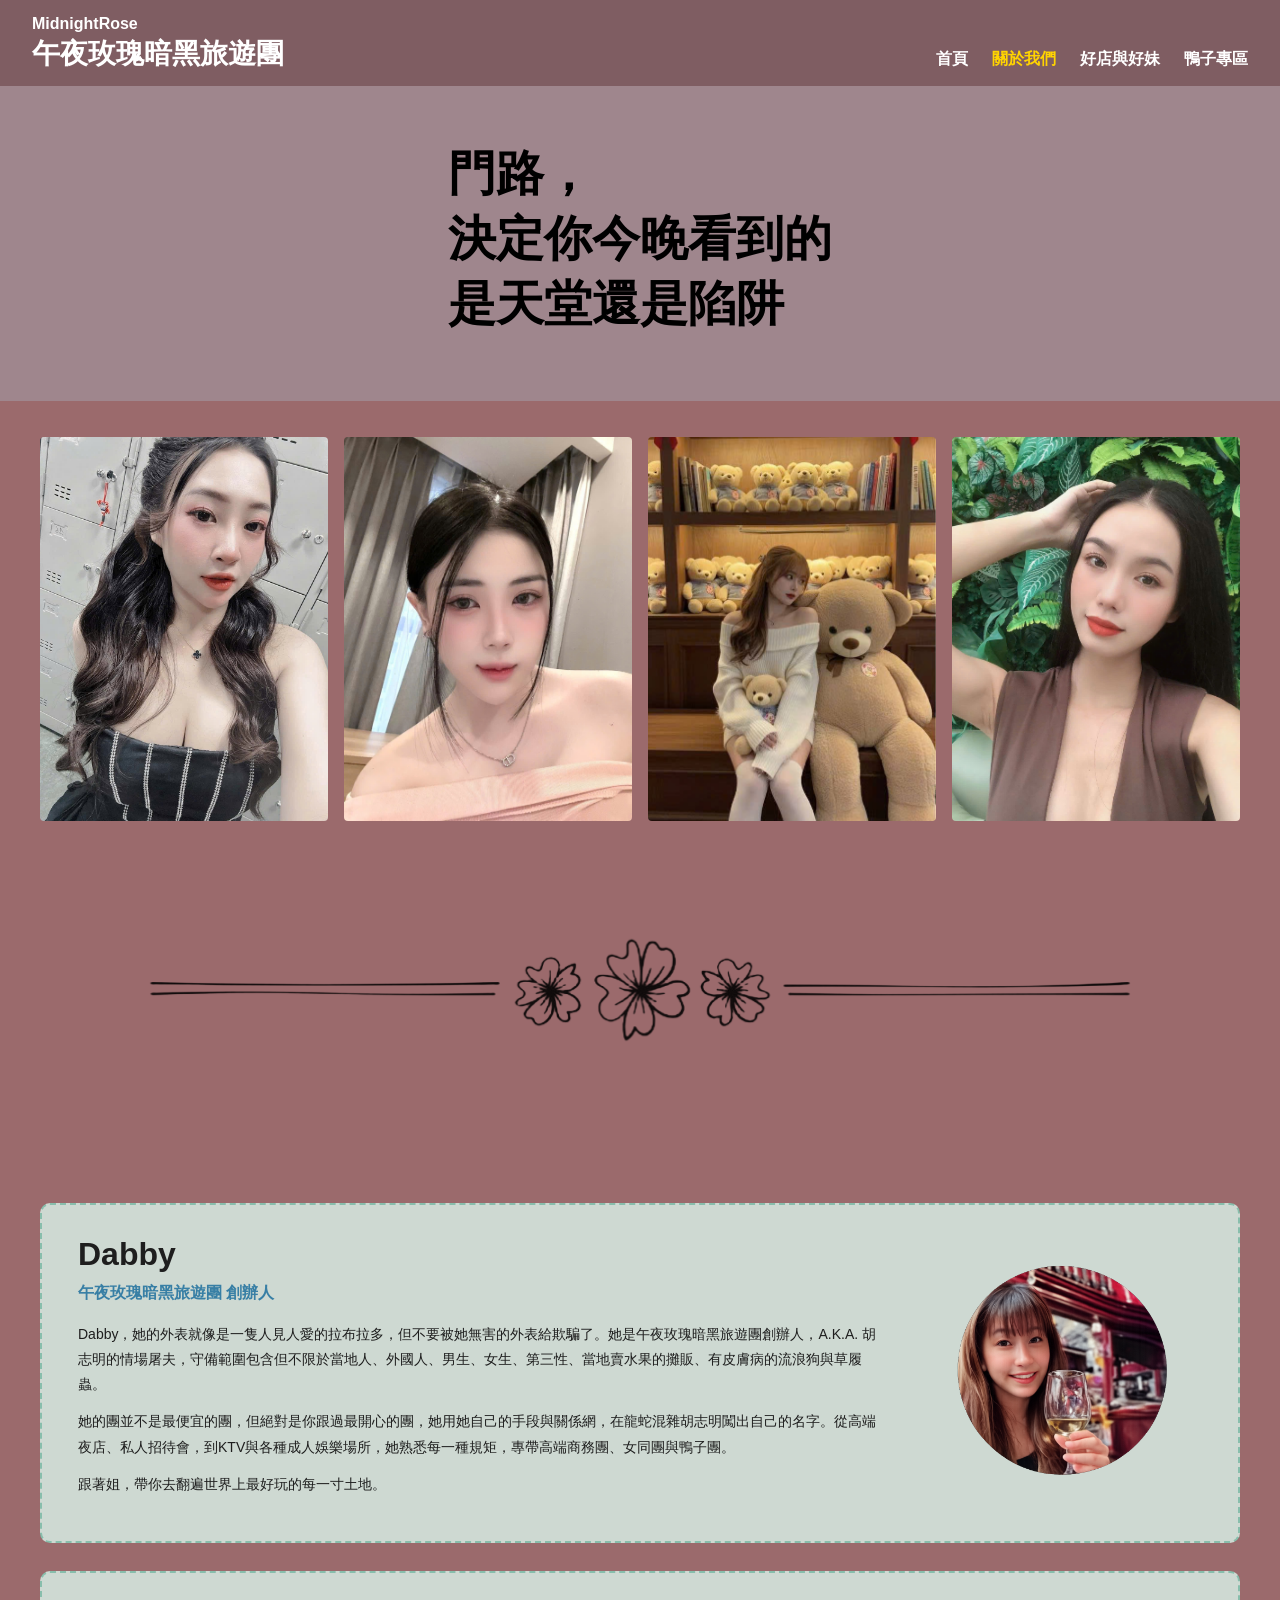
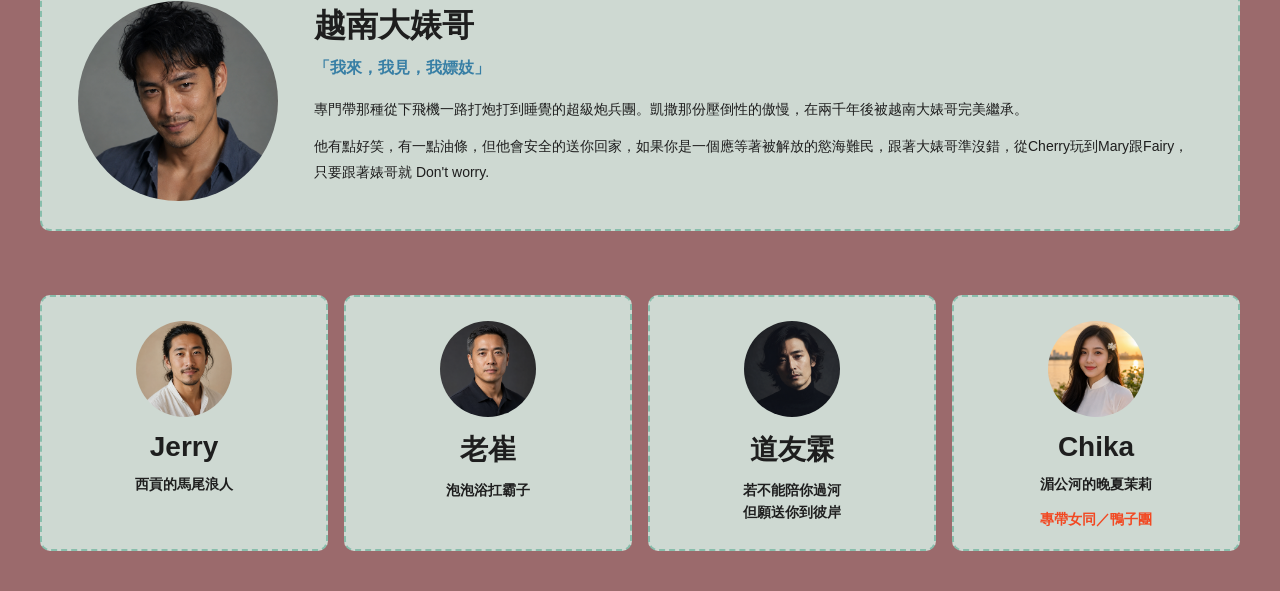
==== about.html @ d7c161db "chore: bootstrap midnightrose-v2 from v1 snapshot Seed the new repo with a clean copy of the current" ====
<!doctype html>
<html lang="zh-Hant">
  <head>
    <meta charset="UTF-8" />
    <meta name="viewport" content="width=device-width, initial-scale=1.0" />
    <meta http-equiv="Cache-Control" content="no-cache, must-revalidate" />
    <title>關於我們 - MidnightRose</title>
    <link rel="stylesheet" href="./assets/css/style.css?v=9" />
  </head>
  <body class="page-about">
    <main class="mobile-home">
      <header class="topbar">
        <div class="brand">
          <h1>MidnightRose</h1>
          <p>午夜玫瑰暗黑旅遊團</p>
        </div>
        <nav class="main-nav">
          <a href="./index.html">首頁</a>
          <a class="active" href="./about.html">關於我們</a>
          <a href="./girls.html">好店與好妹</a>
          <a href="./ducks.html">鴨子專區</a>
        </nav>
      </header>

      <section class="inner-hero section-box">
        <h2>門路，<br />決定你今晚看到的<br />是天堂還是陷阱</h2>
      </section>

      <section class="people-portraits section-box">
        <div class="portrait-grid">
          <img src="./assets/images/about/portrait-1.JPG" alt="人物 1" />
          <img src="./assets/images/about/portrait-2.JPG" alt="人物 2" />
          <img src="./assets/images/about/portrait-3.JPG" alt="人物 3" />
          <img src="./assets/images/about/portrait-4.JPG" alt="人物 4" />
        </div>
        <img class="floral-divider" src="./assets/images/figma/7787617fc35ff0f7c2e92c653df46c872b1257dc.jpg" alt="" />
      </section>

      <section class="shops-list">
        <article class="people-card">
          <div class="people-card-thumb">
            <img src="./assets/images/figma/a140dc0ad4164c3a81050a14375c81e89e58de03.jpg" alt="Dabby" />
          </div>
          <div class="people-card-body">
            <h3>Dabby</h3>
            <p class="role">午夜玫瑰暗黑旅遊團 創辦人</p>
            <p>
              Dabby，她的外表就像是一隻人見人愛的拉布拉多，但不要被她無害的外表給欺騙了。她是午夜玫瑰暗黑旅遊團創辦人，A.K.A. 胡志明的情場屠夫，守備範圍包含但不限於當地人、外國人、男生、女生、第三性、當地賣水果的攤販、有皮膚病的流浪狗與草履蟲。
            </p>
            <p>
              她的團並不是最便宜的團，但絕對是你跟過最開心的團，她用她自己的手段與關係網，在龍蛇混雜胡志明闖出自己的名字。從高端夜店、私人招待會，到KTV與各種成人娛樂場所，她熟悉每一種規矩，專帶高端商務團、女同團與鴨子團。
            </p>
            <p>跟著姐，帶你去翻遍世界上最好玩的每一寸土地。</p>
          </div>
        </article>

        <article class="people-card">
          <div class="people-card-thumb">
            <img src="./assets/images/people/vietnam-brother.png" alt="越南大婊哥" />
          </div>
          <div class="people-card-body">
            <h3>越南大婊哥</h3>
            <p class="role">「我來，我見，我嫖妓」</p>
            <p>
              專門帶那種從下飛機一路打炮打到睡覺的超級炮兵團。凱撒那份壓倒性的傲慢，在兩千年後被越南大婊哥完美繼承。
            </p>
            <p>
              他有點好笑，有一點油條，但他會安全的送你回家，如果你是一個應等著被解放的慾海難民，跟著大婊哥準沒錯，從Cherry玩到Mary跟Fairy，只要跟著婊哥就 Don't worry.
            </p>
          </div>
        </article>

      </section>

      <section class="people-mini-grid section-box">
        <article class="people-mini-card">
          <div class="people-mini-thumb">
            <img src="./assets/images/people/jerry.png" alt="Jerry" />
          </div>
          <h4>Jerry</h4>
          <p>西貢的馬尾浪人</p>
        </article>
        <article class="people-mini-card">
          <div class="people-mini-thumb">
            <img src="./assets/images/people/oldtsui.png" alt="老崔" />
          </div>
          <h4>老崔</h4>
          <p>泡泡浴扛霸子</p>
        </article>
        <article class="people-mini-card">
          <div class="people-mini-thumb">
            <img src="./assets/images/people/daoyoulin.png" alt="道友霖" />
          </div>
          <h4>道友霖</h4>
          <p>若不能陪你過河<br />但願送你到彼岸</p>
        </article>
        <article class="people-mini-card">
          <div class="people-mini-thumb">
            <img src="./assets/images/people/chika.png" alt="Chika" />
          </div>
          <h4>Chika</h4>
          <p>湄公河的晚夏茉莉</p>
          <span class="people-mini-tag">專帶女同／鴨子團</span>
        </article>
      </section>
    </main>
    <script src="./assets/js/main.js"></script>
  </body>
</html>
---- assets/css/style.css ----
:root {
  --bg: #ffffff;
  --panel: #9f868d;
  --panel-dark: #85656c;
  --mint: #d9f0f0;
  --text: #131820;
  --white: #ffffff;
}

* {
  box-sizing: border-box;
}

html,
body {
  height: auto;
  min-height: 100%;
  overflow-y: auto;
}

body {
  margin: 0;
  font-family: "Noto Sans TC", "Microsoft JhengHei", Arial, sans-serif;
  color: var(--text);
  background: var(--bg);
}

.mobile-home {
  width: min(100%, 390px);
  margin: 0 auto;
  padding: 0 0 28px;
}

.topbar {
  display: flex;
  justify-content: space-between;
  align-items: flex-end;
  gap: 10px;
  padding: 8px 8px 8px;
  background: #7f5d62;
}

.brand h1 {
  margin: 0;
  color: var(--white);
  font-size: 12px;
  line-height: 1.05;
  font-weight: 700;
}

.brand p {
  margin: 2px 0 0;
  color: var(--white);
  font-size: 18px;
  line-height: 1.2;
  font-weight: 800;
}

.main-nav {
  display: flex;
  flex-wrap: nowrap;
  justify-content: flex-end;
  align-items: center;
  gap: 6px;
  padding-bottom: 0;
}

.main-nav a {
  color: var(--white);
  text-decoration: none;
  font-size: 11px;
  font-weight: 700;
  white-space: nowrap;
}

.main-nav a.active {
  color: #ffd400;
}

.hero {
  margin: 0;
  min-height: 330px;
  width: 100%;
  background-image: url("../images/banners/hero-banner.png");
  background-position: right center !important;
  background-size: cover !important;
  background-repeat: no-repeat !important;
  position: relative;
  display: flex;
  align-items: flex-end;
}

@media (min-width: 1024px) {
  .hero {
    background-position: center center !important;
  }
}

.hero::before {
  content: "";
  position: absolute;
  inset: 0;
  background: linear-gradient(to right, rgba(0, 0, 0, 0.7) 0%, rgba(0, 0, 0, 0.25) 55%, rgba(0, 0, 0, 0.15) 100%);
}

@media (min-width: 1024px) {
  .hero::before {
    background: linear-gradient(rgba(0, 0, 0, 0.2), rgba(0, 0, 0, 0.25));
  }
}

.hero-content {
  position: relative;
  width: 100%;
  padding: 20px 12px;
  display: flex;
  flex-direction: column;
  align-items: flex-start;
}

.hero h2 {
  margin: 0;
  color: #d6f4ff;
  text-shadow: 0 2px 10px rgba(0, 0, 0, 0.5);
  font-size: 24px;
  line-height: 1.1;
  font-weight: 900;
  text-align: left;
}

.hero-cta {
  margin-top: 14px;
  margin-left: auto;
  display: inline-block;
  background: #d6f4ff;
  color: #2b2f33;
  text-decoration: none;
  font-weight: 800;
  border-radius: 3px;
  padding: 8px 10px;
}

.section-box {
  background: var(--panel);
}

.inner-hero {
  margin-top: 0;
  padding: 16px 10px 14px;
  text-align: center;
}

.inner-hero h2 {
  margin: 0;
  color: #000;
  font-size: 25px;
  display: inline-block;
  text-align: left;
}

.inner-hero p {
  margin: 6px 0 0;
  color: #eedde1;
  font-size: 12px;
}

.about-image {
  margin-top: 8px;
  padding: 6px;
}

.about-image img {
  width: 100%;
  display: block;
  height: auto;
}

.shops-list {
  background: #9B6A6C;
  padding: 12px 10px 18px;
  display: flex;
  flex-direction: column;
  gap: 12px;
}

.shop-card {
  background: #ced9d2;
  border: 2px dashed #88beac;
  border-radius: 10px;
  padding: 12px;
  display: flex;
  gap: 10px;
  align-items: stretch;
}

.shop-card.reverse {
  flex-direction: row;
}

.shop-card.no-thumb {
  display: block;
}

.shop-card-body {
  flex: 1;
  min-width: 0;
}

.shop-card-body h3 {
  margin: 0 0 6px;
  font-size: 22px;
  font-weight: 800;
  text-align: center;
  color: #1e1e1e;
}

.shop-card.no-thumb .shop-card-body h3 {
  text-align: center;
}

.shop-card-body p {
  margin: 0 0 6px;
  font-size: 12px;
  line-height: 1.6;
  color: #1e1e1e;
}

.shop-card-thumb {
  width: 110px;
  flex-shrink: 0;
}

.shop-card-thumb img {
  width: 100%;
  height: 100%;
  min-height: 130px;
  object-fit: cover;
  display: block;
  border-radius: 6px;
}

.feature-strip {
  margin-top: 0;
  padding: 14px 8px 10px;
  color: #101317;
  text-align: center;
  background: #9B626C;
}

.feature-strip h3 {
  margin: 0;
  font-size: 12px;
}

.feature-strip p {
  margin: 6px 0 10px;
  color: #1c2026;
  font-weight: 700;
}

.feature-grid {
  display: grid;
  grid-template-columns: repeat(5, minmax(0, 1fr));
  gap: 6px;
}

.feature-grid article {
  background: transparent;
  padding: 8px 4px;
  border-radius: 2px;
  display: flex;
  flex-direction: column;
  align-items: center;
  gap: 3px;
  font-weight: 700;
  text-align: center;
  cursor: pointer;
}

.feature-grid article:hover {
  background: rgba(255, 255, 255, 0.1);
}

.feature-grid-img-container {
  width: 70px;
  height: 70px;
  display: flex;
  align-items: flex-end;
  justify-content: center;
}

.feature-grid img {
  width: 40px;
  height: 40px;
  aspect-ratio: 1 / 1;
  object-fit: contain;
  display: block;
  flex-shrink: 0;
}

.feature-grid article:nth-child(1) img {
  width: 56px;
  height: 56px;
}

.feature-grid article:nth-child(2) img {
  width: 48px;
  height: 48px;
}

.feature-grid article:nth-child(4) img {
  width: 43px;
  height: 43px;
}

.feature-grid article:nth-child(3) img {
  width: 65px;
  height: 65px;
}

.feature-grid span {
  font-size: 8px;
  width: 100%;
  display: block;
  line-height: 1.2;
}

.feature-cards {
  display: flex;
  flex-wrap: nowrap;
  overflow-x: auto;
  scroll-snap-type: x mandatory;
  gap: 12px;
  padding: 8px 16px 16px;
  scrollbar-width: none;
  -webkit-overflow-scrolling: touch;
}

.feature-cards::-webkit-scrollbar {
  display: none;
}

.feature-card {
  flex: 0 0 80%;
  scroll-snap-align: center;
  background: #EDFDF9;
  padding: 12px;
  border-radius: 12px;
  border: 1px dashed #DDEEEA;
  display: flex;
  flex-direction: column;
}

.feature-card-header {
  display: flex;
  align-items: center;
  gap: 8px;
  margin-bottom: 8px;
  min-height: 40px;
}

.feature-card-header img {
  width: 40px;
  height: 40px;
  object-fit: contain;
  flex-shrink: 0;
}

.feature-card-header img[alt="自由行旅客"] {
  width: 32px;
  height: 32px;
}

.feature-card-header h4 {
  margin: 0;
  font-size: 14px;
  font-weight: 700;
}

.feature-card p {
  margin: 0;
  font-size: 11px;
  line-height: 1.5;
  color: #1e1e1e;
  text-align: left;
}

.pink-cta {
  margin: 0;
  text-align: left;
  padding: 18px 14px 16px;
  color: #ffd3ff;
  background: #9B626C;
}

.pink-cta h3 {
  margin: 0 0 12px;
  font-size: 26px;
  line-height: 1.2;
  font-weight: 800;
}

.pink-cta-indent {
  display: inline-block;
  padding-left: 1.6em;
}

.pink-cta p {
  margin: 0 0 10px;
  color: #f0e0e6;
  font-size: 10px;
  line-height: 1.6;
}

.pink-cta-lead {
  margin-bottom: 14px;
}

.pink-cta-action {
  display: flex;
  align-items: flex-end;
  justify-content: space-between;
  gap: 10px;
}

.pink-cta-action p {
  margin: 0;
  flex: 1;
}

.pink-cta a {
  display: inline-block;
  background: #DDEEEA;
  color: #2f3135;
  text-decoration: none;
  font-weight: 800;
  font-size: 11px;
  padding: 8px 12px;
  border-radius: 6px;
  white-space: nowrap;
  flex-shrink: 0;
}

.gallery {
  margin: 0;
  padding: 14px 10px 0;
  background: #b79ea5;
}

.gallery-title {
  margin: 0 0 12px;
}

.gallery-title h3 {
  margin: 0;
  font-size: 20px;
  font-weight: 800;
  color: #1f1a1c;
  line-height: 1.25;
}

.gallery-title h3.indent {
  padding-left: 5em;
}

.gallery-title .accent {
  color: #d94a4a;
}

.gallery-grid {
  display: grid;
  grid-template-columns: repeat(2, 1fr);
  gap: 6px;
  align-items: center;
  justify-items: center;
}

.gallery-grid img.model {
  width: 100%;
  aspect-ratio: 3 / 4;
  object-fit: cover;
  display: block;
  border-radius: 4px;
  background: #d8e8f0;
}

.gallery-grid img.chat {
  width: 70%;
  height: auto;
  object-fit: contain;
  display: block;
  border-radius: 4px;
  background: transparent;
}

.gallery-cta {
  display: flex;
  align-items: center;
  justify-content: space-between;
  gap: 12px;
  margin: 14px -10px 0;
  padding: 16px 14px;
  background: #8b6f78;
  position: relative;
  z-index: 1;
}

.gallery-cta p {
  margin: 0;
  color: #e1b8dc;
  font-weight: 800;
  font-size: 18px;
  line-height: 1.35;
  flex: 1;
}

.gallery-cta a {
  display: inline-block;
  background: #DDEEEA;
  color: #2f3135;
  text-decoration: none;
  font-weight: 800;
  font-size: 11px;
  padding: 8px 12px;
  border-radius: 6px;
  white-space: nowrap;
  flex-shrink: 0;
}

.section-title h3 {
  margin: 0;
  color: var(--white);
  font-size: 24px;
  text-align: center;
}

.section-title p {
  margin: 6px 0 10px;
  color: #eadce0;
  text-align: center;
  font-size: 12px;
}

.card-grid {
  display: grid;
  grid-template-columns: repeat(2, minmax(0, 1fr));
  gap: 8px;
}

.card {
  display: block;
  text-decoration: none;
  color: inherit;
}

.card figure {
  margin: 0;
  background: #2f2325;
  overflow: hidden;
}

.card img {
  width: 100%;
  aspect-ratio: 3 / 3.2;
  object-fit: cover;
  display: block;
}

.card figcaption {
  margin-top: 4px;
  color: var(--white);
  font-weight: 700;
  font-size: 12px;
  text-align: center;
}

.info {
  margin: 0;
  padding: 10px 10px 12px;
  color: #f0e5e8;
  font-size: 12px;
}

.process-strip {
  padding: 20px 12px 18px;
  text-align: center;
  color: #1a1418;
}

.process-title {
  margin: 0 0 18px;
  font-size: 18px;
  line-height: 1.4;
  font-weight: 800;
  color: #ffffff;
}

.process-steps {
  display: grid;
  grid-template-columns: repeat(5, 1fr);
  gap: 4px;
}

.step {
  display: flex;
  flex-direction: column;
  align-items: center;
  gap: 6px;
  font-size: 11px;
  font-weight: 700;
  color: #1a1418;
}

.step img {
  width: 32px;
  height: 32px;
  object-fit: contain;
  mix-blend-mode: multiply;
}

.compare-strip {
  padding: 14px 12px 18px;
  text-align: center;
  color: #1a1418;
}

.compare-strip-alt {
  background: #8c6266;
}

.compare-title {
  margin: 0 0 12px;
  font-size: 20px;
  font-weight: 800;
  color: #000;
}

.compare-wrap {
  border-radius: 12px;
  overflow: hidden;
  background: #fff;
}

.compare-table {
  width: 100%;
  border-collapse: collapse;
  font-size: 12px;
  color: #1a1418;
  background: #fff;
}

.compare-table th,
.compare-table td {
  padding: 10px 6px;
  font-weight: 600;
  vertical-align: middle;
  line-height: 1.4;
  border: 1px solid #c8b9bd;
}

.compare-table thead th {
  font-weight: 700;
}

.compare-table tbody th {
  font-weight: 700;
  width: 22%;
}

.compare-table-4col tbody th {
  width: 18%;
}

.compare-table-4col th,
.compare-table-4col td {
  padding: 10px 4px;
  font-size: 11px;
}

.compare-table .crown {
  display: inline-block;
  font-size: 14px;
  transform: rotate(12deg);
  margin-left: 2px;
}

.reasons-strip {
  padding: 16px 10px 18px;
  text-align: center;
  color: #1a1418;
}

.reasons-title {
  margin: 0 0 14px;
  font-size: 18px;
  font-weight: 800;
  color: #1a1418;
  line-height: 1.3;
}

.reasons-grid {
  display: grid;
  grid-template-columns: repeat(2, minmax(0, 1fr));
  gap: 8px;
}

.reason-card {
  background: #e3ede7;
  border-radius: 12px;
  padding: 12px;
  text-align: left;
  display: flex;
  flex-direction: column;
  gap: 8px;
}

.reason-header {
  display: flex;
  align-items: center;
  gap: 8px;
}

.reason-header img {
  width: 32px;
  height: 32px;
  flex-shrink: 0;
  object-fit: contain;
  mix-blend-mode: multiply;
}

.reason-header h4 {
  margin: 0;
  font-size: 12px;
  font-weight: 800;
  line-height: 1.3;
  color: #1a1418;
}

.reason-card p {
  margin: 0;
  font-size: 10px;
  line-height: 1.6;
  color: #1a1418;
}

.services-strip {
  padding: 18px 10px 20px;
  text-align: center;
  color: #1a1418;
  background: #8c6266;
}

.services-title {
  margin: 0 0 14px;
  font-size: 24px;
  font-weight: 800;
  color: #1a1418;
}

.services-grid {
  display: grid;
  grid-template-columns: repeat(2, minmax(0, 1fr));
  gap: 8px;
  margin-bottom: 18px;
}

.services-grid .service-card {
  background: #5a4347 !important;
  border: none !important;
  border-radius: 10px;
  padding: 24px 12px 16px;
  display: flex;
  flex-direction: column;
  align-items: center;
  justify-content: flex-start;
  text-align: center;
  aspect-ratio: 1;
}

.services-grid .service-card img {
  width: 48px;
  height: 53px;
  object-fit: contain;
  margin-bottom: 10px;
  mix-blend-mode: multiply;
}

.services-grid .service-card h4 {
  margin: 0 0 8px;
  font-size: 18px;
  font-weight: 800;
  color: #fff;
  line-height: 1.5;
  letter-spacing: 0.02em;
}

.services-grid .service-card p {
  margin: 0;
  font-size: 10px;
  color: #fff;
  line-height: 1.5;
  text-wrap: balance;
}

.services-grid .service-card p + p {
  margin-top: 0;
}

.services-grid .service-card:first-child img {
  width: 53px;
}

.services-grid .service-card:nth-child(2) img {
  width: 43px;
}

.services-guarantee {
  text-align: center;
  padding: 6px 4px 0;
}

.services-guarantee h3 {
  margin: 0 0 10px;
  font-size: 22px;
  font-weight: 800;
  color: #c79bcf;
  line-height: 1.3;
}

.services-guarantee p {
  display: inline-block;
  text-align: left;
  margin: 0;
  font-size: 12px;
  color: #f5f0f2;
  line-height: 1.8;
}

.faq-strip {
  padding: 18px 12px 22px;
  color: #1a1418;
}

.faq-title {
  margin: 0 0 16px;
  font-size: 26px;
  font-weight: 800;
  text-align: center;
  color: #1a1418;
}

.faq-list {
  display: flex;
  flex-direction: column;
  gap: 8px;
}

.faq-item summary {
  list-style: none;
  cursor: pointer;
  background: #b3825c;
  color: #fff;
  padding: 11px 14px;
  font-size: 12px;
  font-weight: 700;
  border-radius: 4px;
  display: flex;
  align-items: center;
  gap: 10px;
  line-height: 1.3;
}

.faq-item summary::-webkit-details-marker {
  display: none;
}

.faq-item summary::before {
  content: '+';
  font-weight: 700;
  font-size: 14px;
  flex-shrink: 0;
}

.faq-item[open] summary::before {
  content: '−';
}

.faq-item .faq-answer {
  background: #fff;
  margin-top: 6px;
  padding: 12px 14px;
  border-radius: 4px;
  font-size: 11px;
  line-height: 1.7;
  color: #1a1418;
}

.faq-item .faq-answer p {
  margin: 0;
}

.faq-item .faq-answer p + p {
  margin-top: 6px;
}

.final-strip {
  display: grid;
  grid-template-columns: 1fr 1.8fr;
  gap: 12px;
  padding: 22px 12px 24px;
  background: #4a3a3e;
  color: #fff;
}

.final-photos {
  display: grid;
  grid-template-columns: 1fr;
  grid-template-rows: 1fr 1fr;
  gap: 6px;
  align-content: start;
}

.final-photos img {
  width: 100%;
  aspect-ratio: 1;
  object-fit: cover;
  display: block;
  background: #2a2225;
}

.final-content {
  display: flex;
  flex-direction: column;
}

.final-title {
  margin: 0 0 10px;
  font-size: 16px;
  font-weight: 800;
  line-height: 1.3;
  color: #fff;
  letter-spacing: 0.01em;
}

.final-lead {
  margin: 0 0 6px;
  font-size: 10px;
  line-height: 1.55;
  color: #fff;
}

.final-since {
  margin: 40px 0 10px;
  font-size: 11px;
  font-weight: 700;
  color: #fff;
}

.final-stats {
  display: flex;
  justify-content: space-between;
  align-items: flex-end;
  gap: 4px;
  margin-bottom: 14px;
}

.final-stats .stat {
  display: flex;
  flex-direction: column;
  align-items: center;
  flex: 1;
}

.final-stats .stat-num {
  font-size: 22px;
  font-weight: 900;
  color: #fff;
  line-height: 1;
  letter-spacing: 0.02em;
}

.final-stats .stat-label {
  margin-top: 6px;
  font-size: 10px;
  color: #fff;
  font-weight: 500;
}

.final-btn {
  display: block;
  background: #d9e8e0;
  color: #2a5e7a;
  text-decoration: none;
  text-align: center;
  padding: 12px 8px;
  border-radius: 10px;
  font-weight: 800;
  font-size: 13px;
  letter-spacing: 0.04em;
}

code {
  background: rgba(0, 0, 0, 0.25);
  padding: 2px 6px;
  border-radius: 4px;
}

.back-to-top {
  position: fixed;
  right: 16px;
  bottom: 16px;
  width: 48px;
  height: 48px;
  border-radius: 50%;
  background: #7f5d62;
  color: #fff;
  border: none;
  cursor: pointer;
  font-size: 22px;
  font-weight: 700;
  line-height: 1;
  box-shadow: 0 4px 12px rgba(0, 0, 0, 0.3);
  opacity: 0;
  pointer-events: none;
  transform: translateY(8px);
  transition: opacity 0.2s ease, transform 0.2s ease;
  z-index: 999;
}

.back-to-top.visible {
  opacity: 1;
  pointer-events: auto;
  transform: translateY(0);
}

.back-to-top:hover {
  background: #6a4a4f;
}

@media (min-width: 1024px) {
  .back-to-top {
    width: 56px;
    height: 56px;
    right: 32px;
    bottom: 32px;
    font-size: 26px;
  }
}

body {
  background: #2a2a2a;
}

/* === About page: portraits + divider === */
.people-portraits {
  background: #9B6A6C;
  padding: 12px 10px 6px;
  margin-top: 0;
}

.portrait-grid {
  display: grid;
  grid-template-columns: repeat(4, minmax(0, 1fr));
  gap: 6px;
}

.portrait-grid img {
  width: 100%;
  aspect-ratio: 3 / 4;
  object-fit: cover;
  display: block;
  border-radius: 4px;
  background: #2f2325;
}

.floral-divider {
  display: block;
  width: calc(92% + 10px);
  margin: 28px auto 16px;
  height: auto;
  mix-blend-mode: multiply;
}

/* === About page: people cards === */
.people-divider {
  text-align: center;
  color: #1e1e1e;
  font-weight: 700;
  font-size: 14px;
  padding: 4px 0 2px;
  letter-spacing: 2px;
}

.people-card {
  background: #ced9d2;
  border: 2px dashed #88beac;
  border-radius: 10px;
  padding: 12px;
  display: flex;
  flex-direction: column;
  align-items: center;
  gap: 10px;
}

.people-card-thumb {
  width: 96px;
  height: 96px;
  border-radius: 50%;
  overflow: hidden;
  background: transparent;
}

.people-card:first-child .people-card-thumb {
  width: 140px;
  height: 140px;
}

.people-card-thumb img {
  width: 100%;
  height: 100%;
  object-fit: cover;
  display: block;
}

.people-card-body {
  width: 100%;
}

.people-card-body h3 {
  margin: 0 0 2px;
  text-align: center;
  font-size: 22px;
  font-weight: 800;
  color: #1e1e1e;
}

.people-card-body .role {
  margin: 0 0 8px;
  text-align: center;
  font-size: 12px;
  font-weight: 700;
  color: #387fa5;
}

.people-card-body p {
  margin: 0 0 8px;
  font-size: 12px;
  line-height: 1.7;
  color: #1e1e1e;
}

.people-mini-grid {
  background: #b79ea5;
  padding: 12px 10px 14px;
  display: grid;
  grid-template-columns: repeat(2, minmax(0, 1fr));
  gap: 10px;
  margin-top: 0;
}

.people-mini-card {
  background: #ced9d2;
  border: 2px dashed #88beac;
  border-radius: 10px;
  padding: 12px 8px 10px;
  display: flex;
  flex-direction: column;
  align-items: center;
  text-align: center;
  gap: 6px;
}

.people-mini-thumb {
  width: 64px;
  height: 64px;
  border-radius: 50%;
  overflow: hidden;
  background: transparent;
}

.people-mini-thumb img {
  width: 100%;
  height: 100%;
  object-fit: cover;
  display: block;
}

.people-mini-card h4 {
  margin: 2px 0 0;
  font-size: 20px;
  font-weight: 800;
  color: #1e1e1e;
}

.people-mini-card p {
  margin: 0;
  font-size: 12px;
  line-height: 1.5;
  color: #1e1e1e;
  font-weight: 600;
}

.people-mini-tag {
  display: inline-block;
  margin-top: 4px;
  color: #f24822;
  font-weight: 700;
  font-size: 12px;
}

/* === Ducks page === */
.tag-pill {
  display: inline-block;
  background: #cedfd9;
  border: 2px solid #87c0ac;
  border-radius: 6px;
  color: #387fa5;
  font-weight: 700;
  font-size: 14px;
  padding: 4px 10px;
  text-decoration: none;
}

.pink-title {
  margin: 4px 0;
  color: #ffc2ec;
  font-size: 32px;
  font-weight: 800;
  line-height: 1.1;
  text-align: left;
}

.pink-title.small {
  font-size: 28px;
}

.ducks-headline {
  background: #5f5449;
  padding: 14px 12px 18px;
  margin-top: 0;
}

.ducks-audience {
  background: #9b7d83;
  padding: 12px 10px 16px;
  margin-top: 0;
}

.audience-headline {
  margin: 8px 0 14px;
  font-size: 32px;
  font-weight: 900;
  color: #ffb3d1;
  line-height: 1.2;
  letter-spacing: 0.02em;
}

.ducks-audience h4 {
  margin: 0 0 10px;
  color: #1e1e1e;
  font-size: 18px;
  font-weight: 800;
}

.audience-grid {
  list-style: none;
  padding: 0;
  margin: 0;
  display: grid;
  grid-template-columns: repeat(5, minmax(0, 1fr));
  gap: 6px;
}

.audience-grid li {
  background: transparent;
  border: none;
  padding: 4px 2px;
  display: flex;
  flex-direction: column;
  align-items: center;
  gap: 8px;
}

.audience-grid img {
  width: 56px;
  height: 56px;
  object-fit: contain;
  mix-blend-mode: multiply;
}

.audience-grid span {
  font-size: 8px;
  text-align: center;
  font-weight: 700;
  color: #1e1e1e;
  line-height: 1.3;
  white-space: nowrap;
}

.ducks-services {
  background: #8c6266;
  padding: 12px 10px 16px;
  margin-top: 0;
}

.ducks-services .pink-title.small {
  text-align: center;
}

.ducks-services-cta {
  display: block;
  width: max-content;
  margin: 16px auto 0;
}

.service-grid {
  margin-top: 10px;
  display: grid;
  grid-template-columns: repeat(2, minmax(0, 1fr));
  gap: 8px;
}

.service-card {
  background: #5a4347;
  border: none;
  border-radius: 10px;
  padding: 8px 10px 10px;
  color: #fff;
  text-align: center;
  aspect-ratio: 1;
  display: flex;
  flex-direction: column;
  align-items: center;
  justify-content: flex-start;
  overflow: hidden;
}

.service-card img {
  width: 36px;
  height: 76px;
  object-fit: contain;
  margin-bottom: 0;
}

.service-grid .service-card:nth-child(1) img,
.service-grid .service-card:nth-child(3) img,
.service-grid .service-card:nth-child(4) img,
.service-grid .service-card:nth-child(5) img,
.service-grid .service-card:nth-child(6) img {
  width: 76px;
  height: 76px;
}

.service-grid .service-card:nth-child(2) img {
  width: 45px;
}

.service-card h5 {
  margin: 0 0 8px;
  font-size: 20px;
  font-weight: 800;
}

.service-card p {
  margin: 0;
  font-size: 9px;
  line-height: 1.4;
}

.ducks-night {
  background: #b79ea5;
  background-image: linear-gradient(rgba(183, 158, 165, 0.82), rgba(183, 158, 165, 0.88)),
    url("../images/figma/82dd3e67c9f0f0d0f3d98ee6fdc6b0dca83cd766.jpg");
  background-size: cover;
  background-position: center;
  padding: 14px 12px 18px;
  margin-top: 0;
  text-align: center;
}

.night-copy {
  margin: 10px 0;
  color: #fff;
  font-size: 13px;
  line-height: 1.7;
  font-weight: 600;
}

.night-tags {
  display: flex;
  justify-content: center;
  gap: 8px;
  flex-wrap: wrap;
  margin: 10px 0 12px;
}

.night-tags span {
  background: #fff;
  color: #1e1e1e;
  font-weight: 800;
  font-size: 14px;
  border-radius: 4px;
  padding: 4px 10px;
}

.night-card {
  background: #f5fbff;
  border: 2px solid #c2e5ff;
  border-radius: 8px;
  padding: 12px;
  text-align: left;
}

.night-card p {
  margin: 0 0 10px;
  font-size: 13px;
  line-height: 1.6;
  color: #1e1e1e;
}

.ducks-stats {
  background: #322d29;
  background-image: linear-gradient(rgba(50, 45, 41, 0.86), rgba(50, 45, 41, 0.92)),
    url("../images/figma/82dd3e67c9f0f0d0f3d98ee6fdc6b0dca83cd766.jpg");
  background-size: cover;
  background-position: center;
  padding: 16px 12px 18px;
  margin-top: 0;
  text-align: center;
}

.ducks-cast {
  background: #b79ea5;
  padding: 12px 10px 16px;
  margin-top: 0;
  text-align: center;
}

.cast-grid {
  margin-top: 10px;
  display: grid;
  grid-template-columns: repeat(4, minmax(0, 1fr));
  gap: 4px;
}

.cast-grid img {
  width: 100%;
  aspect-ratio: 1 / 1.4;
  height: auto;
  object-fit: cover;
  display: block;
  border-radius: 4px;
  border: 2px solid rgba(255, 255, 255, 0.4);
  background: #2f2325;
}

.ducks-feature {
  background: #b79ea5;
  padding: 14px 12px 18px;
  margin-top: 0;
}

.feature-banner {
  position: relative;
  border-radius: 6px;
  overflow: hidden;
  aspect-ratio: 1 / 1.05;
  background: #2a1f22;
}

.feature-banner img {
  width: 100%;
  height: 100%;
  object-fit: cover;
  display: block;
}

.feature-overlay {
  position: absolute;
  inset: 0;
  display: flex;
  flex-direction: column;
  justify-content: flex-end;
  padding: 16px 18px 14px;
}

.feature-headline {
  margin: 0 0 10px;
  font-size: 56px;
  font-weight: 900;
  color: #fff;
  line-height: 0.95;
  letter-spacing: 0.04em;
}

.feature-tagline {
  margin: 0;
  font-size: 12px;
  color: #fff;
  font-weight: 700;
  letter-spacing: 0.02em;
}

.ducks-treat {
  background: #a88a91;
  padding: 16px 12px 18px;
  margin-top: 0;
}

.treat-eyebrow {
  margin: 14px 0 12px;
  font-size: 9px;
  font-weight: 700;
  color: #1a1418;
  align-self: flex-start;
  white-space: nowrap;
}

.treat-grid {
  display: grid;
  grid-template-columns: 1fr 1.15fr;
  gap: 12px;
  align-items: stretch;
}

.treat-left {
  display: flex;
  flex-direction: column;
  align-items: center;
  gap: 16px;
}

.treat-headline {
  margin: 0;
  font-size: 22px;
  font-weight: 800;
  color: #1a1418;
  line-height: 1.35;
  align-self: flex-start;
}

.treat-btn {
  display: inline-block;
  background: #d9e8e0;
  color: #2a5e7a;
  text-decoration: none;
  padding: 8px 14px;
  border-radius: 6px;
  font-weight: 800;
  font-size: 12px;
  white-space: nowrap;
}

.treat-card {
  background: #fff;
  border-radius: 6px;
  padding: 14px 12px;
  font-size: 10px;
  color: #1a1418;
  line-height: 1.65;
  display: flex;
  justify-content: center;
  align-items: center;
}

.treat-card-inner {
  text-align: left;
}

.treat-card p {
  margin: 0 0 10px;
}

.treat-card p:last-child {
  margin: 0;
}

.ducks-page .inner-hero {
  margin-top: 0;
}

.stats-headline {
  margin: 10px 0 0;
  color: #ffc2ec;
  font-size: 22px;
  font-weight: 800;
}

.stats-sub {
  margin: 8px 0 10px;
  color: #fff;
  font-size: 13px;
}

.stats-grid {
  display: grid;
  grid-template-columns: repeat(3, minmax(0, 1fr));
  gap: 6px;
}

.stats-grid div {
  display: flex;
  flex-direction: column;
  align-items: center;
}

.stats-grid strong {
  color: #fff;
  font-size: 28px;
  font-weight: 800;
}

.stats-grid span {
  color: #fff;
  font-size: 11px;
  margin-top: 2px;
}

/* ============================================================
   Desktop layout (>= 1024px) — index.html only via .page-home
   ============================================================ */
@media (min-width: 1024px) {
  .page-home .mobile-home,
  .page-about .mobile-home,
  .page-girls .mobile-home,
  .page-ducks .mobile-home {
    width: 100%;
    padding: 0;
  }

  /* === Topbar / nav === */
  .page-home .topbar,
  .page-about .topbar,
  .page-girls .topbar,
  .page-ducks .topbar {
    padding: 16px 32px;
  }
  .page-home .brand h1,
  .page-about .brand h1,
  .page-girls .brand h1,
  .page-ducks .brand h1 {
    font-size: 16px;
  }
  .page-home .brand p,
  .page-about .brand p,
  .page-girls .brand p,
  .page-ducks .brand p {
    font-size: 28px;
    margin-top: 4px;
  }
  .page-home .main-nav,
  .page-about .main-nav,
  .page-girls .main-nav,
  .page-ducks .main-nav {
    gap: 24px;
  }
  .page-home .main-nav a,
  .page-about .main-nav a,
  .page-girls .main-nav a,
  .page-ducks .main-nav a {
    font-size: 16px;
  }

  /* === Hero === */
  .page-home .hero {
    min-height: 520px;
  }
  .page-home .hero-content {
    padding: 48px 64px;
    width: 100%;
  }
  .page-home .hero h2 {
    font-size: 48px;
    line-height: 1.15;
    max-width: 600px;
  }
  .page-home .hero-cta {
    font-size: 18px;
    padding: 14px 24px;
    margin-top: 24px;
    border-radius: 4px;
  }

  /* === Feature strip (適合人群) === */
  .page-home .feature-strip {
    padding: 36px 40px 28px;
  }
  .page-home .feature-strip h3 {
    font-size: 28px;
    margin-bottom: 8px;
  }
  .page-home .feature-grid {
    gap: 16px;
    margin-top: 20px;
  }
  .page-home .feature-grid-img-container {
    width: 140px;
    height: 140px;
  }
  .page-home .feature-grid img {
    width: 84px;
    height: 84px;
  }
  .page-home .feature-grid article:nth-child(1) img {
    width: 116px;
    height: 116px;
  }
  .page-home .feature-grid article:nth-child(2) img {
    width: 100px;
    height: 100px;
  }
  .page-home .feature-grid article:nth-child(3) img {
    width: 134px;
    height: 134px;
  }
  .page-home .feature-grid article:nth-child(4) img {
    width: 90px;
    height: 90px;
  }
  .page-home .feature-grid span {
    font-size: 16px;
    margin-top: 4px;
  }
  .page-home .feature-cards {
    display: grid;
    grid-template-columns: repeat(5, minmax(0, 1fr));
    gap: 16px;
    padding: 28px 0 0;
    overflow: visible;
  }
  .page-home .feature-card {
    flex: initial;
    padding: 16px;
  }
  .page-home .feature-card-header img {
    width: 48px;
    height: 48px;
  }
  .page-home .feature-card-header h4 {
    font-size: 18px;
  }
  .page-home .feature-card p {
    font-size: 13px;
    line-height: 1.6;
  }

  /* === Pink CTA === */
  .page-home .pink-cta {
    padding: 40px 56px;
    text-align: center;
  }
  .page-home .pink-cta h3 {
    font-size: 46px;
    margin: 0 auto 18px;
    display: inline-block;
    text-align: left;
  }
  .page-home .pink-cta-lead {
    display: block;
    width: 420px;
    max-width: 100%;
    text-align: left;
    margin: 0 auto 24px;
  }
  .page-home .pink-cta-action {
    position: relative;
    display: block;
  }
  .page-home .pink-cta-action p {
    width: 420px;
    max-width: 100%;
    margin: 0 auto;
    flex: initial;
    text-align: left;
  }
  .page-home .pink-cta-action a {
    position: absolute;
    right: 0;
    bottom: 0;
  }
  .page-home .pink-cta p {
    font-size: 16px;
    line-height: 1.7;
  }
  .page-home .pink-cta-lead {
    margin-bottom: 24px;
  }
  .page-home .pink-cta-action {
    align-items: center;
  }
  .page-home .pink-cta a {
    font-size: 18px;
    padding: 14px 26px;
    border-radius: 8px;
  }

  /* === Gallery === */
  .page-home .gallery {
    padding: 36px 40px 0;
  }
  .page-home .gallery-title h3 {
    font-size: 36px;
    line-height: 1.3;
  }
  .page-home .gallery-grid {
    grid-template-columns: repeat(4, 1fr);
    gap: 12px;
  }
  .page-home .gallery-grid img.chat {
    width: 92%;
  }
  .page-home .gallery-grid img:nth-child(2) {
    grid-column: 1;
    grid-row: 2;
  }
  .page-home .gallery-grid img:nth-child(5) {
    grid-column: 4;
    grid-row: 1;
  }
  .page-home .gallery-cta {
    margin: 28px -40px 0;
    padding: 28px 56px;
  }
  .page-home .gallery-cta p {
    font-size: 30px;
  }
  .page-home .gallery-cta a {
    font-size: 18px;
    padding: 14px 26px;
    border-radius: 8px;
  }

  /* === Process strip === */
  .page-home .process-strip {
    padding: 48px 40px 40px;
  }
  .page-home .process-title {
    font-size: 32px;
    margin-bottom: 32px;
  }
  .page-home .process-steps {
    gap: 16px;
  }
  .page-home .step {
    font-size: 18px;
    gap: 12px;
  }
  .page-home .step img {
    width: 72px;
    height: 72px;
  }

  /* === Compare tables === */
  .page-home .compare-strip {
    padding: 36px 40px 32px;
  }
  .page-home .compare-title {
    font-size: 32px;
    margin-bottom: 20px;
  }
  .page-home .compare-table {
    font-size: 16px;
  }
  .page-home .compare-table th,
  .page-home .compare-table td {
    padding: 16px 14px;
  }
  .page-home .compare-table-4col th,
  .page-home .compare-table-4col td {
    padding: 14px 10px;
    font-size: 15px;
  }
  .page-home .compare-table .crown {
    font-size: 18px;
  }

  /* === Reasons === */
  .page-home .reasons-strip {
    padding: 40px 40px 32px;
  }
  .page-home .reasons-title {
    font-size: 32px;
    margin-bottom: 28px;
  }
  .page-home .reasons-grid {
    grid-template-columns: repeat(6, minmax(0, 1fr));
    gap: 16px;
  }

  /* === Cap content widths on wide screens === */
  .page-home .feature-grid,
  .page-home .feature-cards,
  .page-home .gallery-grid,
  .page-home .process-steps,
  .page-home .compare-wrap,
  .page-home .reasons-grid,
  .page-home .services-grid,
  .page-home .faq-list,
  .page-about .portrait-grid,
  .page-ducks .cast-grid,
  .page-ducks .feature-banner,
  .page-ducks .treat-grid,
  .page-ducks .audience-grid,
  .page-ducks .service-grid {
    max-width: 1200px;
    margin-left: auto;
    margin-right: auto;
  }

  /* Section-level lists (shops/mini grid are themselves the section bg)
     — centre and cap the cards instead of the container */
  .page-about .shops-list,
  .page-girls .shops-list {
    align-items: center;
  }
  .page-about .shops-list > article,
  .page-girls .shops-list > article {
    width: 100%;
    max-width: 1200px;
  }
  .page-home .reason-card {
    grid-column: span 2;
    padding: 56px 40px 40px;
    gap: 28px;
    aspect-ratio: 1;
  }
  .page-home .reason-card:nth-child(4) {
    grid-column: 2 / span 2;
  }
  .page-home .reason-card:nth-child(5) {
    grid-column: 4 / span 2;
  }
  .page-home .reason-header {
    gap: 14px;
  }
  .page-home .reason-header img {
    width: 56px;
    height: 56px;
  }
  .page-home .reason-header h4 {
    font-size: 22px;
    line-height: 1.35;
  }
  .page-home .reason-card p {
    font-size: 16px;
    line-height: 1.85;
  }

  /* === Services === */
  .page-home .services-strip {
    padding: 48px 40px 40px;
  }
  .page-home .services-title {
    font-size: 40px;
    margin-bottom: 28px;
  }
  .page-home .services-grid {
    grid-template-columns: repeat(6, minmax(0, 1fr));
    gap: 20px;
    margin-bottom: 40px;
  }
  .page-home .services-grid .service-card {
    grid-column: span 2;
    padding: 20px 24px 28px;
    display: flex;
    flex-direction: column;
    align-items: center;
    justify-content: flex-start;
  }
  .page-home .services-grid .service-card:nth-child(4) {
    grid-column: 2 / span 2;
  }
  .page-home .services-grid .service-card:nth-child(5) {
    grid-column: 4 / span 2;
  }
  .page-home .services-grid .service-card img {
    width: 88px;
    height: 96px;
    object-position: center bottom;
    margin: 0 0 20px;
    flex-shrink: 0;
  }
  .page-home .services-grid .service-card h4 {
    font-size: 28px;
    line-height: 1.2;
    margin: 0 0 14px;
    min-height: 34px;
    flex-shrink: 0;
  }
  .page-home .services-grid .service-card p {
    font-size: 15px;
    line-height: 1.7;
    margin: 0;
    flex-shrink: 0;
  }
  .page-home .services-grid .service-card:first-child img {
    width: 96px;
  }
  .page-home .services-grid .service-card:nth-child(2) img {
    width: 78px;
  }
  .page-home .services-guarantee {
    padding: 16px 0 0;
  }
  .page-home .services-guarantee h3 {
    font-size: 40px;
    margin-bottom: 14px;
  }
  .page-home .services-guarantee p {
    font-size: 26px;
    line-height: 2;
  }

  /* === FAQ === */
  .page-home .faq-strip {
    padding: 48px 80px 56px;
  }
  .page-home .faq-title {
    font-size: 36px;
    margin-bottom: 28px;
  }
  .page-home .faq-list {
    gap: 12px;
  }
  .page-home .faq-item summary {
    font-size: 16px;
    padding: 18px 22px;
    border-radius: 6px;
  }
  .page-home .faq-item summary::before {
    font-size: 20px;
  }
  .page-home .faq-item .faq-answer {
    font-size: 14px;
    padding: 20px 24px;
    line-height: 1.8;
    border-radius: 6px;
  }

  /* === Final strip === */
  .page-home .final-strip {
    grid-template-columns: 1fr 1.6fr;
    gap: 32px;
    padding: 48px 56px;
    align-items: center;
  }
  .page-home .final-photos {
    grid-template-rows: 1fr;
    gap: 12px;
  }
  .page-home .final-photos img {
    aspect-ratio: 3 / 4;
  }
  .page-home .final-photos img:nth-child(2) {
    display: none;
  }
  .page-home .final-title {
    font-size: 32px;
    margin-bottom: 18px;
  }
  .page-home .final-lead {
    font-size: 16px;
    line-height: 1.65;
    margin-bottom: 10px;
  }
  .page-home .final-since {
    font-size: 16px;
    margin-top: 48px;
    margin-bottom: 14px;
  }
  .page-home .final-stats {
    margin-bottom: 28px;
  }
  .page-home .final-stats .stat-num {
    font-size: 40px;
  }
  .page-home .final-stats .stat-label {
    font-size: 14px;
    margin-top: 8px;
  }
  .page-home .final-btn {
    font-size: 20px;
    padding: 18px 24px;
    border-radius: 12px;
  }

  /* ============================================================
     About page — desktop layout
     ============================================================ */
  .page-about .inner-hero {
    padding: 56px 64px 64px;
    text-align: center;
  }
  .page-about .inner-hero h2 {
    font-size: 48px;
    line-height: 1.35;
    display: inline-block;
    text-align: left;
  }

  /* Portrait grid (4 photos) */
  .page-about .people-portraits {
    padding: 36px 40px 24px;
  }
  .page-about .portrait-grid {
    gap: 16px;
  }
  .page-about .portrait-grid img {
    aspect-ratio: 3 / 4;
  }

  /* Floral divider already enlarged via base rule */

  /* People cards (Dabby / 越南大婊哥) — alternating left/right */
  .page-about .shops-list {
    padding: 32px 40px 36px;
    gap: 28px;
  }
  .page-about .people-card {
    flex-direction: row;
    padding: 28px 36px;
    gap: 36px;
    align-items: center;
  }
  .page-about .people-card:nth-child(odd) {
    flex-direction: row-reverse;
  }
  .page-about .people-card-thumb {
    width: 200px;
    height: 200px;
    flex-shrink: 0;
  }
  .page-about .people-card:first-child .people-card-thumb {
    width: 280px;
    height: 280px;
  }
  .page-about .people-card-body {
    flex: 1;
  }
  .page-about .people-card-body h3 {
    font-size: 32px;
    text-align: left;
    margin-bottom: 6px;
  }
  .page-about .people-card-body .role {
    font-size: 16px;
    text-align: left;
    margin-bottom: 14px;
  }
  .page-about .people-card-body p {
    font-size: 14px;
    line-height: 1.8;
    margin-bottom: 12px;
  }

  /* Mini grid (Jerry / 老崔 / 道友霖 / Chika) — 4 columns */
  .page-about .people-mini-grid {
    grid-template-columns: repeat(4, minmax(0, 1fr));
    gap: 16px;
    padding-top: 28px;
    padding-bottom: 40px;
    padding-left: max(40px, calc((100% - 1200px) / 2));
    padding-right: max(40px, calc((100% - 1200px) / 2));
    background: #9B6A6C;
  }
  .page-about .people-mini-card {
    padding: 24px 14px 20px;
    gap: 10px;
  }
  .page-about .people-mini-thumb {
    width: 96px;
    height: 96px;
  }
  .page-about .people-mini-card h4 {
    font-size: 28px;
    margin-top: 4px;
  }
  .page-about .people-mini-card p {
    font-size: 14px;
    line-height: 1.6;
  }
  .page-about .people-mini-tag {
    font-size: 14px;
    margin-top: 6px;
  }

  /* ============================================================
     Girls page — desktop layout
     ============================================================ */
  .page-girls .shops-list {
    padding: 36px 40px 48px;
    gap: 28px;
  }

  .page-girls .shop-card {
    padding: 36px 36px 32px;
    gap: 36px;
    align-items: flex-start;
  }

  .page-girls .shop-card.no-thumb {
    padding: 32px 48px;
  }

  .page-girls .shop-card-body {
    padding-top: 12px;
  }

  .page-girls .shop-card-thumb {
    width: 260px;
    flex-shrink: 0;
  }

  .page-girls .shop-card-thumb img {
    width: 100%;
    height: auto;
    min-height: 0;
    aspect-ratio: 3 / 4;
    border-radius: 8px;
  }

  .page-girls .shop-card-body h3 {
    font-size: 36px;
    margin: 0 0 14px;
  }

  .page-girls .shop-card-body p {
    font-size: 15px;
    line-height: 1.85;
    margin-bottom: 14px;
  }

  .page-girls .shop-card-body p:last-child {
    margin-bottom: 0;
  }

  /* ============================================================
     Ducks page — desktop layout
     ============================================================ */
  /* Cast grid (top 4 portraits) */
  .page-ducks .ducks-cast {
    padding: 32px 40px 24px;
  }
  .page-ducks .cast-grid {
    gap: 14px;
  }
  .page-ducks .cast-grid img {
    aspect-ratio: 3 / 4;
  }

  /* Feature banner (就是這麼帥) */
  .page-ducks .ducks-feature {
    padding: 16px 40px 40px;
  }
  .page-ducks .feature-banner {
    aspect-ratio: 4 / 3;
    border-radius: 10px;
  }
  .page-ducks .feature-overlay {
    padding: 40px 56px;
  }
  .page-ducks .feature-headline {
    font-size: 120px;
    margin-bottom: 20px;
  }
  .page-ducks .feature-tagline {
    font-size: 22px;
  }

  /* Treat (出國鬆一下 + 白色卡片) */
  .page-ducks .ducks-treat {
    padding: 40px 48px 48px;
  }
  .page-ducks .treat-grid {
    grid-template-columns: 1.3fr 1fr;
    gap: 40px;
    align-items: center;
  }
  .page-ducks .treat-eyebrow {
    font-size: 18px;
    margin: 0 0 20px;
    white-space: normal;
  }
  .page-ducks .treat-headline {
    font-size: 56px;
    line-height: 1.3;
    margin-bottom: 28px;
  }
  .page-ducks .treat-btn {
    align-self: flex-end;
    font-size: 18px;
    padding: 14px 28px;
    border-radius: 8px;
  }
  .page-ducks .treat-card {
    padding: 28px 24px;
  }
  .page-ducks .treat-card p {
    font-size: 20px;
    line-height: 1.9;
    margin-bottom: 20px;
  }

  /* Audience (超高隱密性 + 5 silhouettes) */
  .page-ducks .ducks-audience {
    padding: 40px 48px 48px;
  }
  .page-ducks .audience-headline {
    font-size: 56px;
    line-height: 1.2;
    margin: 8px 0 24px;
  }
  .page-ducks .ducks-audience h4 {
    font-size: 28px;
    margin-bottom: 20px;
  }
  .page-ducks .audience-grid {
    gap: 16px;
  }
  .page-ducks .audience-grid img {
    width: 96px;
    height: 96px;
  }
  .page-ducks .audience-grid span {
    font-size: 16px;
  }

  /* Services (我們提供 + 6 cards 3x2) */
  .page-ducks .ducks-services {
    padding: 48px 40px;
  }
  .page-ducks .ducks-services .pink-title.small {
    font-size: 44px;
    margin-bottom: 28px;
  }
  .page-ducks .service-grid {
    grid-template-columns: repeat(3, minmax(0, 1fr));
    gap: 20px;
  }
  .page-ducks .service-grid .service-card {
    padding: 32px 18px 28px;
  }
  .page-ducks .service-grid .service-card img,
  .page-ducks .service-grid .service-card:nth-child(1) img,
  .page-ducks .service-grid .service-card:nth-child(3) img,
  .page-ducks .service-grid .service-card:nth-child(4) img,
  .page-ducks .service-grid .service-card:nth-child(5) img,
  .page-ducks .service-grid .service-card:nth-child(6) img {
    width: 110px;
    height: 110px;
    margin-bottom: 14px;
  }
  .page-ducks .service-grid .service-card:nth-child(2) img {
    width: 70px;
  }
  .page-ducks .service-grid .service-card h5 {
    font-size: 26px;
    margin-bottom: 12px;
  }
  .page-ducks .service-grid .service-card p {
    font-size: 14px;
    line-height: 1.7;
  }
  .page-ducks .ducks-services-cta {
    font-size: 18px;
    padding: 14px 28px;
    margin-top: 32px;
    border-radius: 8px;
  }

  /* Stats (明天可以後悔 + 35+/234+/179+) */
  .page-ducks .ducks-stats {
    padding: 48px 64px 56px;
    text-align: center;
  }
  .page-ducks .ducks-stats .tag-pill {
    font-size: 18px;
    padding: 14px 28px;
    margin-bottom: 16px;
    border-radius: 8px;
  }
  .page-ducks .stats-headline {
    font-size: 40px;
    margin: 16px 0 24px;
  }
  .page-ducks .night-copy {
    font-size: 18px;
    line-height: 1.85;
    margin-bottom: 28px;
  }
  .page-ducks .stats-sub {
    font-size: 18px;
    margin: 16px 0 20px;
  }
  .page-ducks .stats-grid {
    gap: 16px;
    max-width: 600px;
    margin: 0 auto;
  }
  .page-ducks .stats-grid strong {
    font-size: 44px;
  }
  .page-ducks .stats-grid span {
    font-size: 16px;
    margin-top: 6px;
  }
}
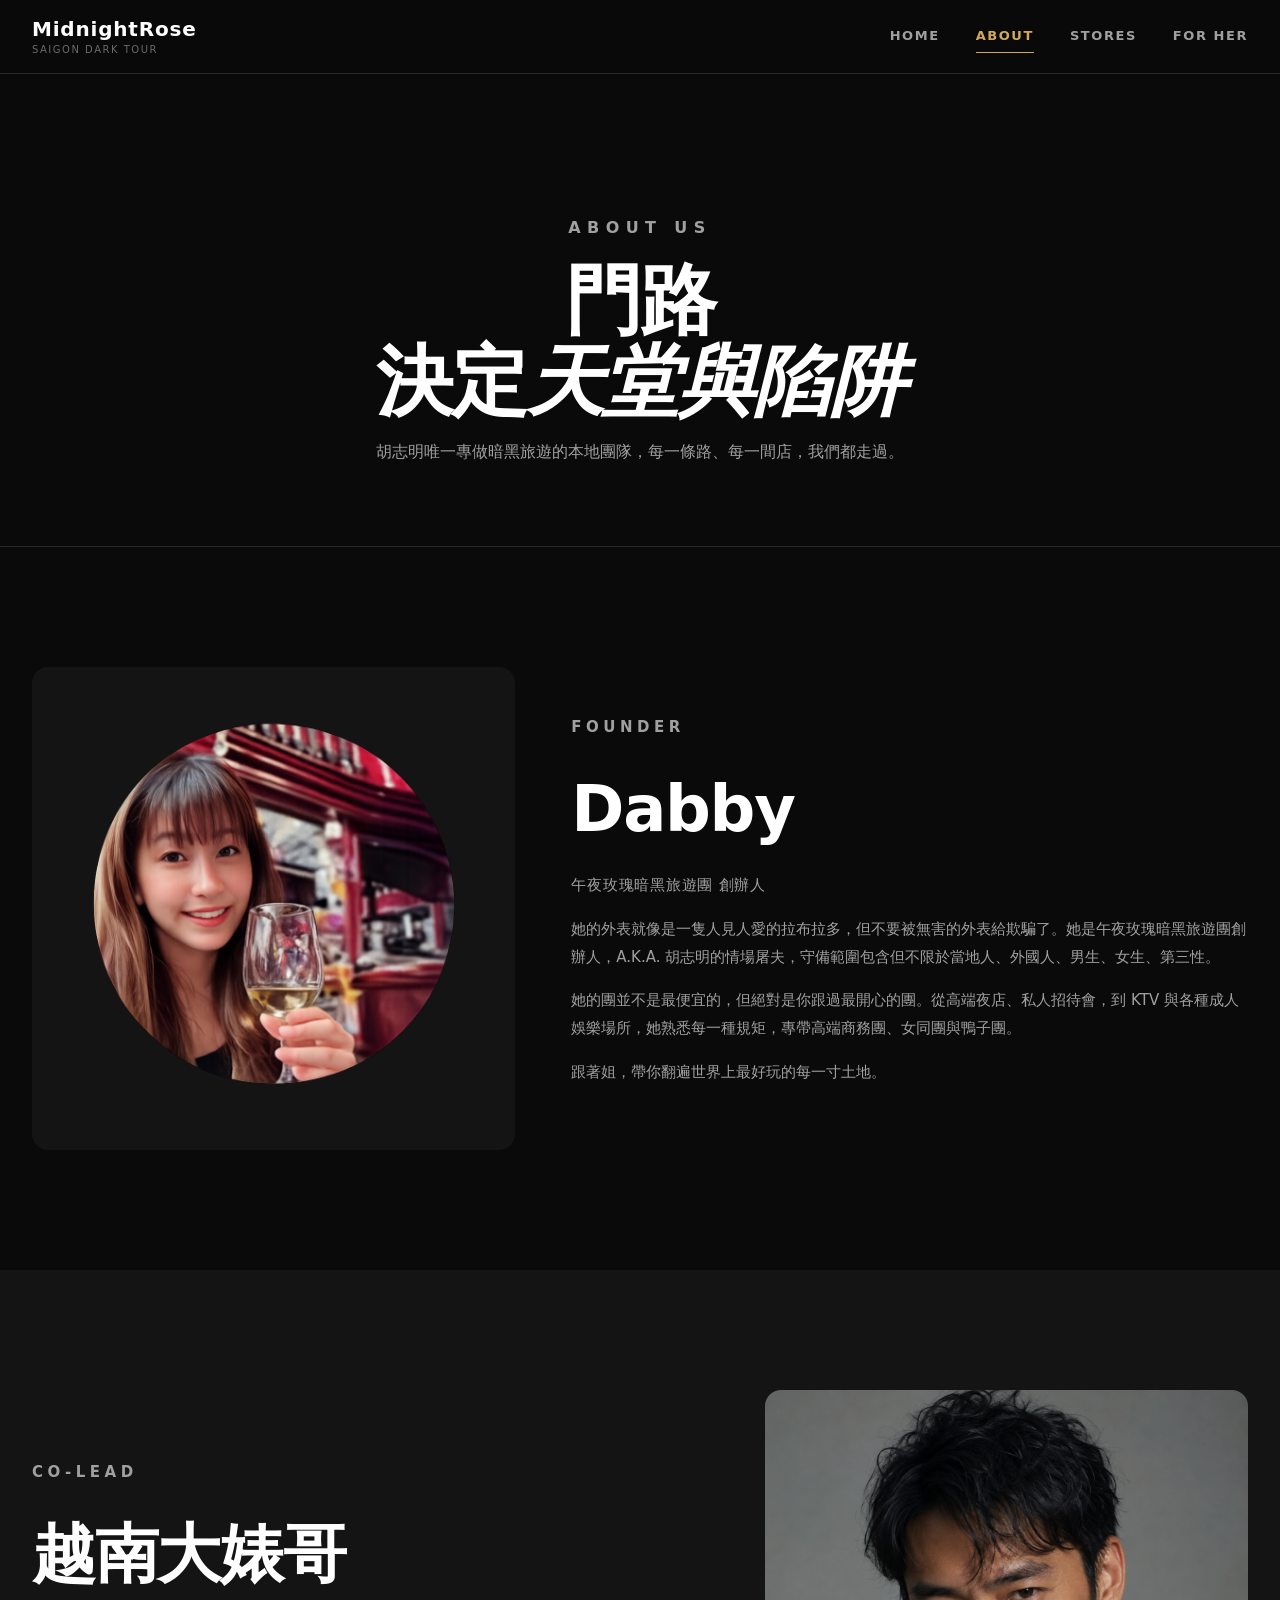
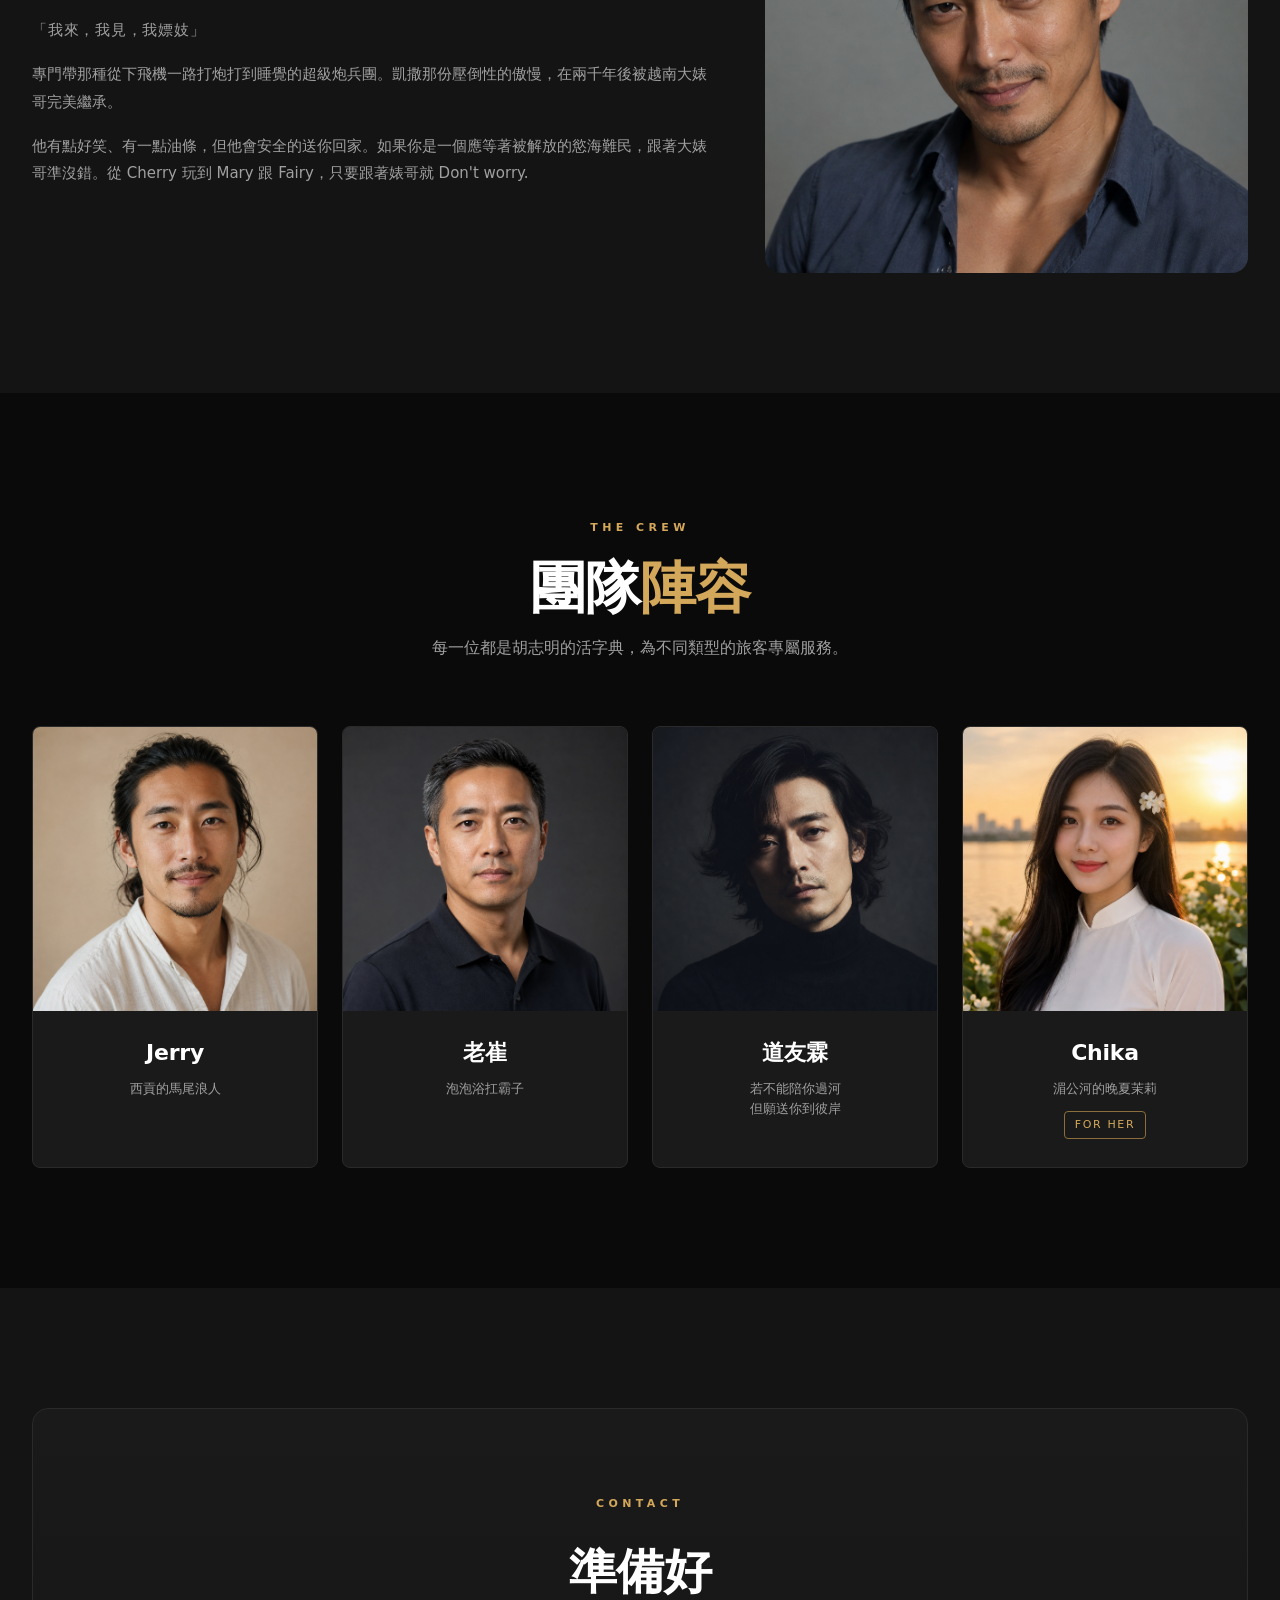
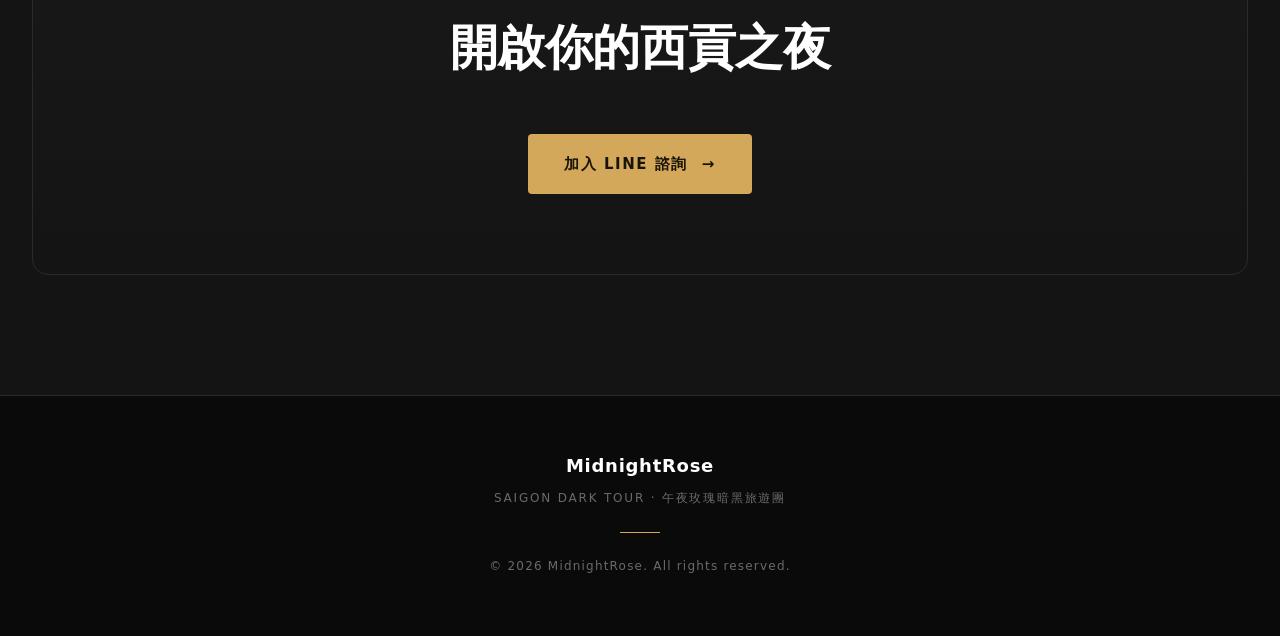
==== commit 47c88802: "feat: KG-inspired dark luxury redesign for v2 Complete rewrite of all four pages and stylesheet:  - " ====
--- a/about.html
+++ b/about.html
@@ -4,106 +4,133 @@
     <meta charset="UTF-8" />
     <meta name="viewport" content="width=device-width, initial-scale=1.0" />
     <meta http-equiv="Cache-Control" content="no-cache, must-revalidate" />
-    <title>關於我們 - MidnightRose</title>
-    <link rel="stylesheet" href="./assets/css/style.css?v=9" />
+    <title>ABOUT · MidnightRose</title>
+    <meta name="description" content="關於午夜玫瑰暗黑旅遊團 — 由 Dabby 領軍，胡志明地頭蛇陣容。" />
+    <link rel="stylesheet" href="./assets/css/style.css?v=1" />
   </head>
   <body class="page-about">
-    <main class="mobile-home">
-      <header class="topbar">
-        <div class="brand">
-          <h1>MidnightRose</h1>
-          <p>午夜玫瑰暗黑旅遊團</p>
+    <header class="topbar">
+      <div class="topbar-inner">
+        <a href="./index.html" class="brand">
+          <span class="brand-name">MidnightRose</span>
+          <span class="brand-sub">SAIGON DARK TOUR</span>
+        </a>
+        <nav class="nav">
+          <a href="./index.html">HOME</a>
+          <a class="active" href="./about.html">ABOUT</a>
+          <a href="./girls.html">STORES</a>
+          <a href="./ducks.html">FOR HER</a>
+        </nav>
+      </div>
+    </header>
+
+    <main>
+      <section class="inner-hero">
+        <div class="container">
+          <p class="eyebrow">ABOUT US</p>
+          <h1>門路<br />決定<em>天堂與陷阱</em></h1>
+          <p>胡志明唯一專做暗黑旅遊的本地團隊，每一條路、每一間店，我們都走過。</p>
         </div>
-        <nav class="main-nav">
-          <a href="./index.html">首頁</a>
-          <a class="active" href="./about.html">關於我們</a>
-          <a href="./girls.html">好店與好妹</a>
-          <a href="./ducks.html">鴨子專區</a>
-        </nav>
-      </header>
-
-      <section class="inner-hero section-box">
-        <h2>門路，<br />決定你今晚看到的<br />是天堂還是陷阱</h2>
       </section>
 
-      <section class="people-portraits section-box">
-        <div class="portrait-grid">
-          <img src="./assets/images/about/portrait-1.JPG" alt="人物 1" />
-          <img src="./assets/images/about/portrait-2.JPG" alt="人物 2" />
-          <img src="./assets/images/about/portrait-3.JPG" alt="人物 3" />
-          <img src="./assets/images/about/portrait-4.JPG" alt="人物 4" />
+      <section class="section">
+        <div class="container">
+          <div class="founder">
+            <div class="founder-photo">
+              <img src="./assets/images/figma/a140dc0ad4164c3a81050a14375c81e89e58de03.jpg" alt="Dabby" />
+            </div>
+            <div class="founder-text">
+              <p class="founder-tag">FOUNDER</p>
+              <h2>Dabby</h2>
+              <p class="founder-role">午夜玫瑰暗黑旅遊團 創辦人</p>
+              <p>她的外表就像是一隻人見人愛的拉布拉多，但不要被無害的外表給欺騙了。她是午夜玫瑰暗黑旅遊團創辦人，A.K.A. 胡志明的情場屠夫，守備範圍包含但不限於當地人、外國人、男生、女生、第三性。</p>
+              <p>她的團並不是最便宜的，但絕對是你跟過最開心的團。從高端夜店、私人招待會，到 KTV 與各種成人娛樂場所，她熟悉每一種規矩，專帶高端商務團、女同團與鴨子團。</p>
+              <p>跟著姐，帶你翻遍世界上最好玩的每一寸土地。</p>
+            </div>
+          </div>
         </div>
-        <img class="floral-divider" src="./assets/images/figma/7787617fc35ff0f7c2e92c653df46c872b1257dc.jpg" alt="" />
       </section>
 
-      <section class="shops-list">
-        <article class="people-card">
-          <div class="people-card-thumb">
-            <img src="./assets/images/figma/a140dc0ad4164c3a81050a14375c81e89e58de03.jpg" alt="Dabby" />
+      <section class="section section-alt">
+        <div class="container">
+          <div class="founder reverse">
+            <div class="founder-photo">
+              <img src="./assets/images/people/vietnam-brother.png" alt="越南大婊哥" />
+            </div>
+            <div class="founder-text">
+              <p class="founder-tag">CO-LEAD</p>
+              <h2>越南大婊哥</h2>
+              <p class="founder-role">「我來，我見，我嫖妓」</p>
+              <p>專門帶那種從下飛機一路打炮打到睡覺的超級炮兵團。凱撒那份壓倒性的傲慢，在兩千年後被越南大婊哥完美繼承。</p>
+              <p>他有點好笑、有一點油條，但他會安全的送你回家。如果你是一個應等著被解放的慾海難民，跟著大婊哥準沒錯。從 Cherry 玩到 Mary 跟 Fairy，只要跟著婊哥就 Don't worry.</p>
+            </div>
           </div>
-          <div class="people-card-body">
-            <h3>Dabby</h3>
-            <p class="role">午夜玫瑰暗黑旅遊團 創辦人</p>
-            <p>
-              Dabby，她的外表就像是一隻人見人愛的拉布拉多，但不要被她無害的外表給欺騙了。她是午夜玫瑰暗黑旅遊團創辦人，A.K.A. 胡志明的情場屠夫，守備範圍包含但不限於當地人、外國人、男生、女生、第三性、當地賣水果的攤販、有皮膚病的流浪狗與草履蟲。
-            </p>
-            <p>
-              她的團並不是最便宜的團，但絕對是你跟過最開心的團，她用她自己的手段與關係網，在龍蛇混雜胡志明闖出自己的名字。從高端夜店、私人招待會，到KTV與各種成人娛樂場所，她熟悉每一種規矩，專帶高端商務團、女同團與鴨子團。
-            </p>
-            <p>跟著姐，帶你去翻遍世界上最好玩的每一寸土地。</p>
-          </div>
-        </article>
-
-        <article class="people-card">
-          <div class="people-card-thumb">
-            <img src="./assets/images/people/vietnam-brother.png" alt="越南大婊哥" />
-          </div>
-          <div class="people-card-body">
-            <h3>越南大婊哥</h3>
-            <p class="role">「我來，我見，我嫖妓」</p>
-            <p>
-              專門帶那種從下飛機一路打炮打到睡覺的超級炮兵團。凱撒那份壓倒性的傲慢，在兩千年後被越南大婊哥完美繼承。
-            </p>
-            <p>
-              他有點好笑，有一點油條，但他會安全的送你回家，如果你是一個應等著被解放的慾海難民，跟著大婊哥準沒錯，從Cherry玩到Mary跟Fairy，只要跟著婊哥就 Don't worry.
-            </p>
-          </div>
-        </article>
-
+        </div>
       </section>
 
-      <section class="people-mini-grid section-box">
-        <article class="people-mini-card">
-          <div class="people-mini-thumb">
-            <img src="./assets/images/people/jerry.png" alt="Jerry" />
+      <section class="section">
+        <div class="container">
+          <div class="section-head">
+            <p class="eyebrow">THE CREW</p>
+            <h2 class="section-title">團隊<em>陣容</em></h2>
+            <p class="section-lead">每一位都是胡志明的活字典，為不同類型的旅客專屬服務。</p>
           </div>
-          <h4>Jerry</h4>
-          <p>西貢的馬尾浪人</p>
-        </article>
-        <article class="people-mini-card">
-          <div class="people-mini-thumb">
-            <img src="./assets/images/people/oldtsui.png" alt="老崔" />
+          <div class="team-grid">
+            <article class="team-card">
+              <div class="team-photo"><img src="./assets/images/people/jerry.png" alt="Jerry" /></div>
+              <div class="team-body">
+                <h3>Jerry</h3>
+                <p>西貢的馬尾浪人</p>
+              </div>
+            </article>
+            <article class="team-card">
+              <div class="team-photo"><img src="./assets/images/people/oldtsui.png" alt="老崔" /></div>
+              <div class="team-body">
+                <h3>老崔</h3>
+                <p>泡泡浴扛霸子</p>
+              </div>
+            </article>
+            <article class="team-card">
+              <div class="team-photo"><img src="./assets/images/people/daoyoulin.png" alt="道友霖" /></div>
+              <div class="team-body">
+                <h3>道友霖</h3>
+                <p>若不能陪你過河<br />但願送你到彼岸</p>
+              </div>
+            </article>
+            <article class="team-card">
+              <div class="team-photo"><img src="./assets/images/people/chika.png" alt="Chika" /></div>
+              <div class="team-body">
+                <h3>Chika</h3>
+                <p>湄公河的晚夏茉莉</p>
+                <span class="team-tag">FOR HER</span>
+              </div>
+            </article>
           </div>
-          <h4>老崔</h4>
-          <p>泡泡浴扛霸子</p>
-        </article>
-        <article class="people-mini-card">
-          <div class="people-mini-thumb">
-            <img src="./assets/images/people/daoyoulin.png" alt="道友霖" />
+        </div>
+      </section>
+
+      <section class="section section-alt">
+        <div class="container">
+          <div class="cta-block">
+            <p class="eyebrow">CONTACT</p>
+            <h3 class="cta-title">準備好<br />開啟你的西貢之夜</h3>
+            <a class="btn" href="https://line.me/R/ti/p/@897hrfyg" target="_blank" rel="noopener noreferrer">
+              加入 LINE 諮詢 <span>→</span>
+            </a>
           </div>
-          <h4>道友霖</h4>
-          <p>若不能陪你過河<br />但願送你到彼岸</p>
-        </article>
-        <article class="people-mini-card">
-          <div class="people-mini-thumb">
-            <img src="./assets/images/people/chika.png" alt="Chika" />
-          </div>
-          <h4>Chika</h4>
-          <p>湄公河的晚夏茉莉</p>
-          <span class="people-mini-tag">專帶女同／鴨子團</span>
-        </article>
+        </div>
       </section>
     </main>
+
+    <footer class="footer">
+      <div class="footer-inner">
+        <p class="footer-brand">MidnightRose</p>
+        <p class="footer-tag">SAIGON DARK TOUR · 午夜玫瑰暗黑旅遊團</p>
+        <div class="footer-line"></div>
+        <p class="footer-copy">© 2026 MidnightRose. All rights reserved.</p>
+      </div>
+    </footer>
+
     <script src="./assets/js/main.js"></script>
   </body>
 </html>
--- a/assets/css/style.css
+++ b/assets/css/style.css
@@ -1,1030 +1,1014 @@
+/* ============================================================
+   MidnightRose v2 — KG-inspired dark luxury layout
+   ============================================================ */
+
 :root {
-  --bg: #ffffff;
-  --panel: #9f868d;
-  --panel-dark: #85656c;
-  --mint: #d9f0f0;
-  --text: #131820;
-  --white: #ffffff;
-}
-
-* {
-  box-sizing: border-box;
-}
-
-html,
-body {
-  height: auto;
-  min-height: 100%;
-  overflow-y: auto;
-}
-
-body {
+  --bg: #0a0a0a;
+  --bg-elev: #141414;
+  --bg-card: #1a1a1a;
+  --border: #2a2a2a;
+  --border-strong: #3a3a3a;
+  --text: #ffffff;
+  --text-dim: #a0a0a0;
+  --text-mute: #6a6a6a;
+  --accent: #d4a85a;
+  --accent-hover: #e6c376;
+  --accent-dim: #8a6f3c;
+  --container: 1280px;
+  --pad: 32px;
+  --pad-mobile: 20px;
+  --r-sm: 4px;
+  --r-md: 8px;
+  --r-lg: 16px;
+  --font: "Noto Sans TC", "Hiragino Sans", "Microsoft JhengHei", "Helvetica Neue", system-ui, sans-serif;
+}
+
+* { box-sizing: border-box; }
+
+html, body {
   margin: 0;
-  font-family: "Noto Sans TC", "Microsoft JhengHei", Arial, sans-serif;
+  padding: 0;
+  background: var(--bg);
   color: var(--text);
+  font-family: var(--font);
+  font-size: 16px;
+  line-height: 1.6;
+  -webkit-font-smoothing: antialiased;
+  scroll-behavior: smooth;
+}
+
+a { color: inherit; text-decoration: none; }
+img { display: block; max-width: 100%; }
+
+/* ===== Container ===== */
+.container {
+  max-width: var(--container);
+  margin: 0 auto;
+  padding: 0 var(--pad);
+}
+
+@media (max-width: 768px) {
+  .container { padding: 0 var(--pad-mobile); }
+}
+
+/* ===== Topbar ===== */
+.topbar {
+  position: sticky;
+  top: 0;
+  z-index: 100;
+  background: rgba(10, 10, 10, 0.85);
+  backdrop-filter: blur(16px);
+  -webkit-backdrop-filter: blur(16px);
+  border-bottom: 1px solid var(--border);
+}
+
+.topbar-inner {
+  max-width: var(--container);
+  margin: 0 auto;
+  padding: 18px var(--pad);
+  display: flex;
+  align-items: center;
+  justify-content: space-between;
+  gap: 24px;
+}
+
+.brand {
+  display: flex;
+  flex-direction: column;
+  line-height: 1.1;
+}
+
+.brand-name {
+  font-size: 20px;
+  font-weight: 900;
+  color: var(--text);
+  letter-spacing: 0.04em;
+}
+
+.brand-sub {
+  margin-top: 4px;
+  font-size: 10px;
+  color: var(--text-mute);
+  letter-spacing: 0.15em;
+}
+
+.nav {
+  display: flex;
+  gap: 36px;
+}
+
+.nav a {
+  font-size: 13px;
+  font-weight: 600;
+  color: var(--text-dim);
+  letter-spacing: 0.12em;
+  transition: color 0.2s;
+  position: relative;
+  padding: 4px 0;
+}
+
+.nav a:hover { color: var(--text); }
+
+.nav a.active {
+  color: var(--accent);
+}
+
+.nav a.active::after {
+  content: "";
+  position: absolute;
+  left: 0;
+  right: 0;
+  bottom: -2px;
+  height: 1px;
+  background: var(--accent);
+}
+
+@media (max-width: 768px) {
+  .topbar-inner { padding: 14px var(--pad-mobile); }
+  .nav { gap: 16px; }
+  .nav a { font-size: 11px; letter-spacing: 0.08em; }
+  .brand-name { font-size: 16px; }
+  .brand-sub { font-size: 9px; }
+}
+
+/* ===== Hero ===== */
+.hero {
+  position: relative;
+  min-height: 88vh;
+  display: flex;
+  align-items: center;
   background: var(--bg);
-}
-
-.mobile-home {
-  width: min(100%, 390px);
-  margin: 0 auto;
-  padding: 0 0 28px;
-}
-
-.topbar {
-  display: flex;
-  justify-content: space-between;
-  align-items: flex-end;
-  gap: 10px;
-  padding: 8px 8px 8px;
-  background: #7f5d62;
-}
-
-.brand h1 {
-  margin: 0;
-  color: var(--white);
-  font-size: 12px;
-  line-height: 1.05;
-  font-weight: 700;
-}
-
-.brand p {
-  margin: 2px 0 0;
-  color: var(--white);
-  font-size: 18px;
-  line-height: 1.2;
-  font-weight: 800;
-}
-
-.main-nav {
-  display: flex;
-  flex-wrap: nowrap;
-  justify-content: flex-end;
-  align-items: center;
-  gap: 6px;
-  padding-bottom: 0;
-}
-
-.main-nav a {
-  color: var(--white);
-  text-decoration: none;
-  font-size: 11px;
-  font-weight: 700;
-  white-space: nowrap;
-}
-
-.main-nav a.active {
-  color: #ffd400;
-}
-
-.hero {
-  margin: 0;
-  min-height: 330px;
-  width: 100%;
-  background-image: url("../images/banners/hero-banner.png");
-  background-position: right center !important;
-  background-size: cover !important;
-  background-repeat: no-repeat !important;
-  position: relative;
-  display: flex;
-  align-items: flex-end;
-}
-
-@media (min-width: 1024px) {
-  .hero {
-    background-position: center center !important;
-  }
+  overflow: hidden;
 }
 
 .hero::before {
   content: "";
   position: absolute;
   inset: 0;
-  background: linear-gradient(to right, rgba(0, 0, 0, 0.7) 0%, rgba(0, 0, 0, 0.25) 55%, rgba(0, 0, 0, 0.15) 100%);
-}
-
-@media (min-width: 1024px) {
-  .hero::before {
-    background: linear-gradient(rgba(0, 0, 0, 0.2), rgba(0, 0, 0, 0.25));
-  }
+  background:
+    radial-gradient(ellipse at 70% 30%, rgba(212, 168, 90, 0.08), transparent 50%),
+    radial-gradient(ellipse at 30% 80%, rgba(212, 168, 90, 0.05), transparent 50%);
+  pointer-events: none;
 }
 
 .hero-content {
   position: relative;
+  max-width: var(--container);
+  margin: 0 auto;
+  padding: 120px var(--pad) 80px;
   width: 100%;
-  padding: 20px 12px;
+}
+
+.hero-eyebrow {
+  font-size: 12px;
+  font-weight: 600;
+  color: var(--accent);
+  letter-spacing: 0.4em;
+  text-transform: uppercase;
+  margin: 0 0 24px;
+  padding-left: 60px;
+  position: relative;
+}
+
+.hero-eyebrow::before {
+  content: "";
+  position: absolute;
+  left: 0;
+  top: 50%;
+  width: 44px;
+  height: 1px;
+  background: var(--accent);
+}
+
+.hero-title {
+  font-size: clamp(48px, 9vw, 120px);
+  font-weight: 900;
+  line-height: 0.95;
+  letter-spacing: -0.03em;
+  margin: 0 0 32px;
+}
+
+.hero-title em {
+  color: var(--accent);
+  font-style: normal;
+}
+
+.hero-tag {
+  font-size: clamp(15px, 1.4vw, 18px);
+  color: var(--text-dim);
+  line-height: 1.7;
+  max-width: 580px;
+  margin: 0 0 40px;
+}
+
+.btn {
+  display: inline-flex;
+  align-items: center;
+  gap: 14px;
+  background: var(--accent);
+  color: #1a1408;
+  padding: 18px 36px;
+  font-size: 15px;
+  font-weight: 800;
+  letter-spacing: 0.1em;
+  border-radius: var(--r-sm);
+  transition: all 0.25s;
+  border: none;
+  cursor: pointer;
+}
+
+.btn:hover {
+  background: var(--accent-hover);
+  transform: translateY(-2px);
+  box-shadow: 0 16px 32px rgba(212, 168, 90, 0.25);
+}
+
+.btn-outline {
+  background: transparent;
+  border: 1px solid var(--accent);
+  color: var(--accent);
+}
+
+.btn-outline:hover {
+  background: var(--accent);
+  color: #1a1408;
+}
+
+@media (max-width: 768px) {
+  .hero-content { padding: 80px var(--pad-mobile) 60px; }
+  .hero-eyebrow { padding-left: 0; font-size: 11px; letter-spacing: 0.3em; }
+  .hero-eyebrow::before { display: none; }
+  .btn { padding: 14px 28px; font-size: 13px; }
+}
+
+/* ===== Section ===== */
+.section {
+  padding: 120px 0;
+}
+
+.section-alt {
+  background: var(--bg-elev);
+}
+
+.section-head {
+  text-align: center;
+  margin-bottom: 64px;
+}
+
+.eyebrow {
+  display: inline-block;
+  font-size: 11px;
+  font-weight: 700;
+  color: var(--accent);
+  letter-spacing: 0.4em;
+  text-transform: uppercase;
+  margin: 0 0 20px;
+}
+
+.section-title {
+  font-size: clamp(32px, 4.5vw, 56px);
+  font-weight: 900;
+  line-height: 1.1;
+  letter-spacing: -0.02em;
+  margin: 0 0 16px;
+}
+
+.section-title em {
+  color: var(--accent);
+  font-style: normal;
+}
+
+.section-lead {
+  font-size: 16px;
+  color: var(--text-dim);
+  max-width: 600px;
+  margin: 0 auto;
+  line-height: 1.75;
+}
+
+@media (max-width: 768px) {
+  .section { padding: 80px 0; }
+  .section-head { margin-bottom: 48px; }
+}
+
+/* ===== Feature grid (numbered who-for) ===== */
+.feature-grid {
+  display: grid;
+  grid-template-columns: repeat(5, minmax(0, 1fr));
+  gap: 1px;
+  background: var(--border);
+  border: 1px solid var(--border);
+}
+
+.feature {
+  background: var(--bg);
+  padding: 40px 24px;
+  transition: background 0.25s;
+}
+
+.feature:hover {
+  background: var(--bg-card);
+}
+
+.feature-num {
+  display: block;
+  font-size: 14px;
+  font-weight: 700;
+  color: var(--accent);
+  letter-spacing: 0.1em;
+  margin-bottom: 16px;
+}
+
+.feature h3 {
+  font-size: 22px;
+  font-weight: 800;
+  margin: 0 0 12px;
+  letter-spacing: -0.01em;
+}
+
+.feature p {
+  font-size: 14px;
+  color: var(--text-dim);
+  line-height: 1.7;
+  margin: 0;
+}
+
+@media (max-width: 1023px) {
+  .feature-grid { grid-template-columns: repeat(2, 1fr); }
+}
+
+@media (max-width: 639px) {
+  .feature-grid { grid-template-columns: 1fr; }
+}
+
+/* ===== Services (large cards with number) ===== */
+.services {
+  display: grid;
+  grid-template-columns: repeat(3, minmax(0, 1fr));
+  gap: 24px;
+}
+
+.service-card {
+  background: var(--bg-card);
+  border: 1px solid var(--border);
+  padding: 48px 32px 40px;
+  border-radius: var(--r-md);
+  transition: all 0.25s;
+  position: relative;
+  overflow: hidden;
+}
+
+.service-card::before {
+  content: "";
+  position: absolute;
+  top: 0;
+  left: 0;
+  width: 0;
+  height: 2px;
+  background: var(--accent);
+  transition: width 0.4s;
+}
+
+.service-card:hover {
+  border-color: var(--accent-dim);
+  transform: translateY(-4px);
+}
+
+.service-card:hover::before { width: 100%; }
+
+.service-num {
+  display: block;
+  font-size: 13px;
+  font-weight: 700;
+  color: var(--accent);
+  letter-spacing: 0.15em;
+  margin-bottom: 24px;
+}
+
+.service-card h3 {
+  font-size: 26px;
+  font-weight: 800;
+  margin: 0 0 16px;
+  letter-spacing: -0.01em;
+}
+
+.service-card p {
+  font-size: 14px;
+  color: var(--text-dim);
+  line-height: 1.8;
+  margin: 0;
+}
+
+@media (max-width: 1023px) {
+  .services { grid-template-columns: repeat(2, 1fr); }
+}
+
+@media (max-width: 639px) {
+  .services { grid-template-columns: 1fr; gap: 16px; }
+  .service-card { padding: 32px 24px; }
+}
+
+/* ===== Store cards (featured / directory) ===== */
+.stores {
+  display: grid;
+  grid-template-columns: repeat(3, minmax(0, 1fr));
+  gap: 24px;
+}
+
+.store-card {
+  background: var(--bg-card);
+  border: 1px solid var(--border);
+  border-radius: var(--r-md);
+  overflow: hidden;
+  transition: all 0.25s;
+  display: block;
+}
+
+.store-card:hover {
+  border-color: var(--accent);
+  transform: translateY(-4px);
+}
+
+.store-thumb {
+  position: relative;
+  aspect-ratio: 4 / 3;
+  background: var(--bg-elev);
+  overflow: hidden;
+}
+
+.store-thumb img {
+  width: 100%;
+  height: 100%;
+  object-fit: cover;
+  transition: transform 0.6s;
+}
+
+.store-card:hover .store-thumb img { transform: scale(1.05); }
+
+.store-rank {
+  position: absolute;
+  top: 16px;
+  left: 16px;
+  background: rgba(0, 0, 0, 0.75);
+  color: var(--accent);
+  font-size: 12px;
+  font-weight: 800;
+  letter-spacing: 0.15em;
+  padding: 6px 14px;
+  border-radius: var(--r-sm);
+}
+
+.store-body {
+  padding: 24px 24px 28px;
+}
+
+.store-body h3 {
+  font-size: 22px;
+  font-weight: 800;
+  margin: 0 0 8px;
+  letter-spacing: -0.01em;
+}
+
+.store-tagline {
+  font-size: 12px;
+  color: var(--accent);
+  letter-spacing: 0.15em;
+  text-transform: uppercase;
+  margin: 0 0 14px;
+}
+
+.store-body p {
+  font-size: 14px;
+  color: var(--text-dim);
+  line-height: 1.7;
+  margin: 0;
+}
+
+@media (max-width: 1023px) {
+  .stores { grid-template-columns: repeat(2, 1fr); }
+}
+
+@media (max-width: 639px) {
+  .stores { grid-template-columns: 1fr; }
+}
+
+/* ===== Directory (girls page) ===== */
+.directory {
+  display: grid;
+  grid-template-columns: 1fr;
+  gap: 32px;
+}
+
+.directory-card {
+  background: var(--bg-card);
+  border: 1px solid var(--border);
+  border-radius: var(--r-md);
+  overflow: hidden;
+  display: grid;
+  grid-template-columns: 360px 1fr;
+  transition: all 0.25s;
+}
+
+.directory-card.reverse {
+  grid-template-columns: 1fr 360px;
+}
+
+.directory-card.reverse .directory-thumb {
+  order: 2;
+}
+
+.directory-card.text-only {
+  grid-template-columns: 1fr;
+}
+
+.directory-card:hover {
+  border-color: var(--accent-dim);
+}
+
+.directory-thumb {
+  background: var(--bg-elev);
+  overflow: hidden;
+  min-height: 280px;
+}
+
+.directory-thumb img {
+  width: 100%;
+  height: 100%;
+  object-fit: cover;
+}
+
+.directory-body {
+  padding: 40px 44px;
   display: flex;
   flex-direction: column;
-  align-items: flex-start;
-}
-
-.hero h2 {
+  justify-content: center;
+}
+
+.directory-card.text-only .directory-body {
+  padding: 40px 56px;
+  max-width: 800px;
+  margin: 0 auto;
+}
+
+.directory-eyebrow {
+  font-size: 11px;
+  color: var(--accent);
+  font-weight: 700;
+  letter-spacing: 0.3em;
+  text-transform: uppercase;
+  margin: 0 0 14px;
+}
+
+.directory-body h3 {
+  font-size: clamp(28px, 3vw, 36px);
+  font-weight: 900;
+  margin: 0 0 20px;
+  letter-spacing: -0.01em;
+}
+
+.directory-body p {
+  font-size: 15px;
+  color: var(--text-dim);
+  line-height: 1.85;
+  margin: 0 0 14px;
+}
+
+.directory-body p:last-child { margin-bottom: 0; }
+
+@media (max-width: 900px) {
+  .directory-card,
+  .directory-card.reverse {
+    grid-template-columns: 1fr;
+  }
+  .directory-card.reverse .directory-thumb {
+    order: 0;
+  }
+  .directory-thumb { aspect-ratio: 4 / 3; min-height: 0; }
+  .directory-body { padding: 32px 24px; }
+  .directory-card.text-only .directory-body { padding: 32px 24px; }
+}
+
+/* ===== Founder / Team (about page) ===== */
+.founder {
+  display: grid;
+  grid-template-columns: 1fr 1.4fr;
+  gap: 56px;
+  align-items: center;
+}
+
+.founder-photo {
+  aspect-ratio: 1;
+  border-radius: var(--r-lg);
+  overflow: hidden;
+  background: var(--bg-elev);
+}
+
+.founder-photo img {
+  width: 100%;
+  height: 100%;
+  object-fit: cover;
+}
+
+.founder-tag {
+  font-size: 11px;
+  color: var(--accent);
+  font-weight: 700;
+  letter-spacing: 0.3em;
+  text-transform: uppercase;
+  margin: 0 0 16px;
+}
+
+.founder h2 {
+  font-size: clamp(40px, 5vw, 64px);
+  font-weight: 900;
+  margin: 0 0 12px;
+  letter-spacing: -0.02em;
+}
+
+.founder-role {
+  font-size: 16px;
+  color: var(--accent);
+  margin: 0 0 28px;
+  letter-spacing: 0.05em;
+}
+
+.founder p {
+  font-size: 15px;
+  color: var(--text-dim);
+  line-height: 1.85;
+  margin: 0 0 16px;
+}
+
+.founder.reverse {
+  grid-template-columns: 1.4fr 1fr;
+}
+
+.founder.reverse .founder-photo {
+  order: 2;
+}
+
+@media (max-width: 900px) {
+  .founder,
+  .founder.reverse { grid-template-columns: 1fr; gap: 32px; }
+  .founder-photo { max-width: 360px; margin: 0 auto; }
+  .founder.reverse .founder-photo { order: 0; }
+}
+
+.team-grid {
+  display: grid;
+  grid-template-columns: repeat(4, minmax(0, 1fr));
+  gap: 24px;
+}
+
+.team-card {
+  background: var(--bg-card);
+  border: 1px solid var(--border);
+  border-radius: var(--r-md);
+  overflow: hidden;
+  transition: all 0.25s;
+}
+
+.team-card:hover {
+  border-color: var(--accent-dim);
+  transform: translateY(-4px);
+}
+
+.team-photo {
+  aspect-ratio: 1;
+  background: var(--bg-elev);
+}
+
+.team-photo img {
+  width: 100%;
+  height: 100%;
+  object-fit: cover;
+}
+
+.team-body {
+  padding: 24px 20px 28px;
+  text-align: center;
+}
+
+.team-body h3 {
+  font-size: 22px;
+  font-weight: 800;
+  margin: 0 0 8px;
+  letter-spacing: -0.01em;
+}
+
+.team-body p {
+  font-size: 13px;
+  color: var(--text-dim);
+  line-height: 1.6;
   margin: 0;
-  color: #d6f4ff;
-  text-shadow: 0 2px 10px rgba(0, 0, 0, 0.5);
-  font-size: 24px;
-  line-height: 1.1;
-  font-weight: 900;
-  text-align: left;
-}
-
-.hero-cta {
-  margin-top: 14px;
-  margin-left: auto;
+}
+
+.team-tag {
   display: inline-block;
-  background: #d6f4ff;
-  color: #2b2f33;
-  text-decoration: none;
+  margin-top: 12px;
+  font-size: 11px;
+  color: var(--accent);
+  letter-spacing: 0.15em;
+  padding: 4px 10px;
+  border: 1px solid var(--accent-dim);
+  border-radius: var(--r-sm);
+}
+
+@media (max-width: 1023px) {
+  .team-grid { grid-template-columns: repeat(2, 1fr); }
+}
+
+@media (max-width: 480px) {
+  .team-grid { grid-template-columns: 1fr; gap: 16px; }
+}
+
+/* ===== Cast grid (ducks page) ===== */
+.cast-grid {
+  display: grid;
+  grid-template-columns: repeat(4, minmax(0, 1fr));
+  gap: 16px;
+}
+
+.cast-card {
+  position: relative;
+  aspect-ratio: 3 / 4;
+  border-radius: var(--r-md);
+  overflow: hidden;
+  background: var(--bg-elev);
+}
+
+.cast-card img {
+  width: 100%;
+  height: 100%;
+  object-fit: cover;
+  transition: transform 0.5s;
+}
+
+.cast-card:hover img { transform: scale(1.05); }
+
+.cast-card::after {
+  content: "";
+  position: absolute;
+  inset: 0;
+  background: linear-gradient(180deg, transparent 50%, rgba(0, 0, 0, 0.85));
+  pointer-events: none;
+}
+
+.cast-rank {
+  position: absolute;
+  top: 12px;
+  left: 12px;
+  z-index: 2;
+  color: var(--accent);
+  font-size: 13px;
   font-weight: 800;
-  border-radius: 3px;
-  padding: 8px 10px;
-}
-
-.section-box {
-  background: var(--panel);
-}
-
-.inner-hero {
-  margin-top: 0;
-  padding: 16px 10px 14px;
-  text-align: center;
-}
-
-.inner-hero h2 {
-  margin: 0;
-  color: #000;
-  font-size: 25px;
-  display: inline-block;
-  text-align: left;
-}
-
-.inner-hero p {
-  margin: 6px 0 0;
-  color: #eedde1;
-  font-size: 12px;
-}
-
-.about-image {
-  margin-top: 8px;
-  padding: 6px;
-}
-
-.about-image img {
-  width: 100%;
-  display: block;
-  height: auto;
-}
-
-.shops-list {
-  background: #9B6A6C;
-  padding: 12px 10px 18px;
+  letter-spacing: 0.15em;
+}
+
+@media (max-width: 768px) {
+  .cast-grid { grid-template-columns: repeat(2, 1fr); }
+}
+
+/* ===== FAQ ===== */
+.faq-list {
+  max-width: 800px;
+  margin: 0 auto;
   display: flex;
   flex-direction: column;
   gap: 12px;
 }
 
-.shop-card {
-  background: #ced9d2;
-  border: 2px dashed #88beac;
-  border-radius: 10px;
-  padding: 12px;
+.faq-item {
+  background: var(--bg-card);
+  border: 1px solid var(--border);
+  border-radius: var(--r-md);
+  overflow: hidden;
+  transition: border-color 0.2s;
+}
+
+.faq-item[open] { border-color: var(--accent-dim); }
+
+.faq-item summary {
+  list-style: none;
+  cursor: pointer;
+  padding: 22px 28px;
+  font-size: 16px;
+  font-weight: 700;
   display: flex;
-  gap: 10px;
-  align-items: stretch;
-}
-
-.shop-card.reverse {
-  flex-direction: row;
-}
-
-.shop-card.no-thumb {
-  display: block;
-}
-
-.shop-card-body {
-  flex: 1;
-  min-width: 0;
-}
-
-.shop-card-body h3 {
-  margin: 0 0 6px;
+  align-items: center;
+  justify-content: space-between;
+  gap: 16px;
+  transition: color 0.2s;
+}
+
+.faq-item summary:hover { color: var(--accent); }
+
+.faq-item summary::-webkit-details-marker { display: none; }
+
+.faq-item summary::after {
+  content: "+";
   font-size: 22px;
-  font-weight: 800;
+  color: var(--accent);
+  font-weight: 400;
+  transition: transform 0.25s;
+  flex-shrink: 0;
+}
+
+.faq-item[open] summary::after {
+  content: "−";
+}
+
+.faq-answer {
+  padding: 0 28px 24px;
+  font-size: 14px;
+  color: var(--text-dim);
+  line-height: 1.85;
+}
+
+.faq-answer p { margin: 0 0 10px; }
+.faq-answer p:last-child { margin-bottom: 0; }
+
+/* ===== CTA block (stats + button) ===== */
+.cta-block {
   text-align: center;
-  color: #1e1e1e;
-}
-
-.shop-card.no-thumb .shop-card-body h3 {
-  text-align: center;
-}
-
-.shop-card-body p {
-  margin: 0 0 6px;
-  font-size: 12px;
-  line-height: 1.6;
-  color: #1e1e1e;
-}
-
-.shop-card-thumb {
-  width: 110px;
-  flex-shrink: 0;
-}
-
-.shop-card-thumb img {
-  width: 100%;
-  height: 100%;
-  min-height: 130px;
-  object-fit: cover;
-  display: block;
-  border-radius: 6px;
-}
-
-.feature-strip {
-  margin-top: 0;
-  padding: 14px 8px 10px;
-  color: #101317;
-  text-align: center;
-  background: #9B626C;
-}
-
-.feature-strip h3 {
-  margin: 0;
-  font-size: 12px;
-}
-
-.feature-strip p {
-  margin: 6px 0 10px;
-  color: #1c2026;
-  font-weight: 700;
-}
-
-.feature-grid {
+  padding: 80px 40px;
+  border: 1px solid var(--border);
+  border-radius: var(--r-lg);
+  background: linear-gradient(180deg, var(--bg-card), var(--bg-elev));
+}
+
+.cta-block .eyebrow { margin-bottom: 20px; }
+
+.cta-title {
+  font-size: clamp(28px, 4vw, 48px);
+  font-weight: 900;
+  margin: 0 0 48px;
+  letter-spacing: -0.01em;
+}
+
+.stats-grid {
   display: grid;
-  grid-template-columns: repeat(5, minmax(0, 1fr));
-  gap: 6px;
-}
-
-.feature-grid article {
-  background: transparent;
-  padding: 8px 4px;
-  border-radius: 2px;
+  grid-template-columns: repeat(3, 1fr);
+  gap: 24px;
+  margin: 0 0 48px;
+  padding: 32px 0;
+  border-top: 1px solid var(--border);
+  border-bottom: 1px solid var(--border);
+}
+
+.stat {
   display: flex;
   flex-direction: column;
   align-items: center;
-  gap: 3px;
-  font-weight: 700;
-  text-align: center;
-  cursor: pointer;
-}
-
-.feature-grid article:hover {
-  background: rgba(255, 255, 255, 0.1);
-}
-
-.feature-grid-img-container {
-  width: 70px;
-  height: 70px;
-  display: flex;
-  align-items: flex-end;
-  justify-content: center;
-}
-
-.feature-grid img {
-  width: 40px;
-  height: 40px;
-  aspect-ratio: 1 / 1;
-  object-fit: contain;
-  display: block;
-  flex-shrink: 0;
-}
-
-.feature-grid article:nth-child(1) img {
-  width: 56px;
-  height: 56px;
-}
-
-.feature-grid article:nth-child(2) img {
-  width: 48px;
-  height: 48px;
-}
-
-.feature-grid article:nth-child(4) img {
-  width: 43px;
-  height: 43px;
-}
-
-.feature-grid article:nth-child(3) img {
-  width: 65px;
-  height: 65px;
-}
-
-.feature-grid span {
-  font-size: 8px;
-  width: 100%;
-  display: block;
-  line-height: 1.2;
-}
-
-.feature-cards {
-  display: flex;
-  flex-wrap: nowrap;
-  overflow-x: auto;
-  scroll-snap-type: x mandatory;
-  gap: 12px;
-  padding: 8px 16px 16px;
-  scrollbar-width: none;
-  -webkit-overflow-scrolling: touch;
-}
-
-.feature-cards::-webkit-scrollbar {
-  display: none;
-}
-
-.feature-card {
-  flex: 0 0 80%;
-  scroll-snap-align: center;
-  background: #EDFDF9;
-  padding: 12px;
-  border-radius: 12px;
-  border: 1px dashed #DDEEEA;
-  display: flex;
-  flex-direction: column;
-}
-
-.feature-card-header {
-  display: flex;
+}
+
+.stat-num {
+  font-size: clamp(40px, 5vw, 64px);
+  font-weight: 900;
+  color: var(--accent);
+  line-height: 1;
+  letter-spacing: -0.02em;
+}
+
+.stat-label {
+  margin-top: 12px;
+  font-size: 12px;
+  color: var(--text-mute);
+  letter-spacing: 0.2em;
+  text-transform: uppercase;
+}
+
+@media (max-width: 640px) {
+  .cta-block { padding: 56px 24px; }
+  .stats-grid { gap: 12px; }
+}
+
+/* ===== Two-column copy block ===== */
+.split {
+  display: grid;
+  grid-template-columns: 1fr 1fr;
+  gap: 56px;
   align-items: center;
-  gap: 8px;
-  margin-bottom: 8px;
-  min-height: 40px;
-}
-
-.feature-card-header img {
-  width: 40px;
-  height: 40px;
-  object-fit: contain;
-  flex-shrink: 0;
-}
-
-.feature-card-header img[alt="自由行旅客"] {
-  width: 32px;
-  height: 32px;
-}
-
-.feature-card-header h4 {
-  margin: 0;
-  font-size: 14px;
-  font-weight: 700;
-}
-
-.feature-card p {
-  margin: 0;
-  font-size: 11px;
-  line-height: 1.5;
-  color: #1e1e1e;
-  text-align: left;
-}
-
-.pink-cta {
-  margin: 0;
-  text-align: left;
-  padding: 18px 14px 16px;
-  color: #ffd3ff;
-  background: #9B626C;
-}
-
-.pink-cta h3 {
-  margin: 0 0 12px;
-  font-size: 26px;
-  line-height: 1.2;
-  font-weight: 800;
-}
-
-.pink-cta-indent {
-  display: inline-block;
-  padding-left: 1.6em;
-}
-
-.pink-cta p {
-  margin: 0 0 10px;
-  color: #f0e0e6;
-  font-size: 10px;
-  line-height: 1.6;
-}
-
-.pink-cta-lead {
-  margin-bottom: 14px;
-}
-
-.pink-cta-action {
-  display: flex;
-  align-items: flex-end;
-  justify-content: space-between;
-  gap: 10px;
-}
-
-.pink-cta-action p {
-  margin: 0;
-  flex: 1;
-}
-
-.pink-cta a {
-  display: inline-block;
-  background: #DDEEEA;
-  color: #2f3135;
-  text-decoration: none;
-  font-weight: 800;
-  font-size: 11px;
-  padding: 8px 12px;
-  border-radius: 6px;
-  white-space: nowrap;
-  flex-shrink: 0;
-}
-
-.gallery {
-  margin: 0;
-  padding: 14px 10px 0;
-  background: #b79ea5;
-}
-
-.gallery-title {
-  margin: 0 0 12px;
-}
-
-.gallery-title h3 {
-  margin: 0;
-  font-size: 20px;
-  font-weight: 800;
-  color: #1f1a1c;
-  line-height: 1.25;
-}
-
-.gallery-title h3.indent {
-  padding-left: 5em;
-}
-
-.gallery-title .accent {
-  color: #d94a4a;
-}
-
-.gallery-grid {
-  display: grid;
-  grid-template-columns: repeat(2, 1fr);
-  gap: 6px;
-  align-items: center;
-  justify-items: center;
-}
-
-.gallery-grid img.model {
-  width: 100%;
-  aspect-ratio: 3 / 4;
-  object-fit: cover;
-  display: block;
-  border-radius: 4px;
-  background: #d8e8f0;
-}
-
-.gallery-grid img.chat {
-  width: 70%;
-  height: auto;
-  object-fit: contain;
-  display: block;
-  border-radius: 4px;
-  background: transparent;
-}
-
-.gallery-cta {
-  display: flex;
-  align-items: center;
-  justify-content: space-between;
-  gap: 12px;
-  margin: 14px -10px 0;
-  padding: 16px 14px;
-  background: #8b6f78;
-  position: relative;
-  z-index: 1;
-}
-
-.gallery-cta p {
-  margin: 0;
-  color: #e1b8dc;
-  font-weight: 800;
-  font-size: 18px;
-  line-height: 1.35;
-  flex: 1;
-}
-
-.gallery-cta a {
-  display: inline-block;
-  background: #DDEEEA;
-  color: #2f3135;
-  text-decoration: none;
-  font-weight: 800;
-  font-size: 11px;
-  padding: 8px 12px;
-  border-radius: 6px;
-  white-space: nowrap;
-  flex-shrink: 0;
-}
-
-.section-title h3 {
-  margin: 0;
-  color: var(--white);
-  font-size: 24px;
-  text-align: center;
-}
-
-.section-title p {
-  margin: 6px 0 10px;
-  color: #eadce0;
-  text-align: center;
-  font-size: 12px;
-}
-
-.card-grid {
-  display: grid;
-  grid-template-columns: repeat(2, minmax(0, 1fr));
-  gap: 8px;
-}
-
-.card {
-  display: block;
-  text-decoration: none;
-  color: inherit;
-}
-
-.card figure {
-  margin: 0;
-  background: #2f2325;
-  overflow: hidden;
-}
-
-.card img {
-  width: 100%;
-  aspect-ratio: 3 / 3.2;
-  object-fit: cover;
-  display: block;
-}
-
-.card figcaption {
-  margin-top: 4px;
-  color: var(--white);
-  font-weight: 700;
-  font-size: 12px;
-  text-align: center;
-}
-
-.info {
-  margin: 0;
-  padding: 10px 10px 12px;
-  color: #f0e5e8;
-  font-size: 12px;
-}
-
-.process-strip {
-  padding: 20px 12px 18px;
-  text-align: center;
-  color: #1a1418;
-}
-
-.process-title {
-  margin: 0 0 18px;
-  font-size: 18px;
-  line-height: 1.4;
-  font-weight: 800;
-  color: #ffffff;
-}
-
-.process-steps {
+}
+
+.split-left .eyebrow { margin-bottom: 16px; }
+
+.split-left h2 {
+  font-size: clamp(36px, 5vw, 64px);
+  font-weight: 900;
+  line-height: 1.1;
+  margin: 0 0 32px;
+  letter-spacing: -0.02em;
+}
+
+.split-right {
+  background: var(--bg-card);
+  border: 1px solid var(--border);
+  border-radius: var(--r-md);
+  padding: 40px 36px;
+  font-size: 15px;
+  line-height: 1.9;
+  color: var(--text-dim);
+}
+
+.split-right p { margin: 0 0 16px; }
+.split-right p:last-child { margin-bottom: 0; }
+
+@media (max-width: 900px) {
+  .split { grid-template-columns: 1fr; gap: 32px; }
+}
+
+/* ===== Audience pills (ducks page) ===== */
+.audience {
   display: grid;
   grid-template-columns: repeat(5, 1fr);
-  gap: 4px;
-}
-
-.step {
-  display: flex;
-  flex-direction: column;
-  align-items: center;
-  gap: 6px;
-  font-size: 11px;
-  font-weight: 700;
-  color: #1a1418;
-}
-
-.step img {
-  width: 32px;
-  height: 32px;
-  object-fit: contain;
-  mix-blend-mode: multiply;
-}
-
-.compare-strip {
-  padding: 14px 12px 18px;
+  gap: 12px;
+  list-style: none;
+  padding: 0;
+  margin: 0;
+}
+
+.audience li {
+  background: var(--bg-card);
+  border: 1px solid var(--border);
+  border-radius: var(--r-md);
+  padding: 24px 16px;
   text-align: center;
-  color: #1a1418;
-}
-
-.compare-strip-alt {
-  background: #8c6266;
-}
-
-.compare-title {
-  margin: 0 0 12px;
-  font-size: 20px;
-  font-weight: 800;
-  color: #000;
-}
-
-.compare-wrap {
-  border-radius: 12px;
-  overflow: hidden;
-  background: #fff;
-}
-
-.compare-table {
-  width: 100%;
-  border-collapse: collapse;
+  font-size: 13px;
+  color: var(--text);
+  transition: all 0.25s;
+}
+
+.audience li:hover {
+  border-color: var(--accent);
+  color: var(--accent);
+}
+
+@media (max-width: 768px) {
+  .audience { grid-template-columns: repeat(2, 1fr); }
+}
+
+/* ===== Footer ===== */
+.footer {
+  padding: 56px 0 48px;
+  border-top: 1px solid var(--border);
+  text-align: center;
+}
+
+.footer-inner {
+  max-width: var(--container);
+  margin: 0 auto;
+  padding: 0 var(--pad);
+}
+
+.footer-brand {
+  font-size: 18px;
+  font-weight: 900;
+  letter-spacing: 0.04em;
+  margin: 0 0 8px;
+}
+
+.footer-tag {
   font-size: 12px;
-  color: #1a1418;
-  background: #fff;
-}
-
-.compare-table th,
-.compare-table td {
-  padding: 10px 6px;
-  font-weight: 600;
-  vertical-align: middle;
-  line-height: 1.4;
-  border: 1px solid #c8b9bd;
-}
-
-.compare-table thead th {
-  font-weight: 700;
-}
-
-.compare-table tbody th {
-  font-weight: 700;
-  width: 22%;
-}
-
-.compare-table-4col tbody th {
-  width: 18%;
-}
-
-.compare-table-4col th,
-.compare-table-4col td {
-  padding: 10px 4px;
-  font-size: 11px;
-}
-
-.compare-table .crown {
-  display: inline-block;
-  font-size: 14px;
-  transform: rotate(12deg);
-  margin-left: 2px;
-}
-
-.reasons-strip {
-  padding: 16px 10px 18px;
-  text-align: center;
-  color: #1a1418;
-}
-
-.reasons-title {
-  margin: 0 0 14px;
-  font-size: 18px;
-  font-weight: 800;
-  color: #1a1418;
-  line-height: 1.3;
-}
-
-.reasons-grid {
-  display: grid;
-  grid-template-columns: repeat(2, minmax(0, 1fr));
-  gap: 8px;
-}
-
-.reason-card {
-  background: #e3ede7;
-  border-radius: 12px;
-  padding: 12px;
-  text-align: left;
-  display: flex;
-  flex-direction: column;
-  gap: 8px;
-}
-
-.reason-header {
-  display: flex;
-  align-items: center;
-  gap: 8px;
-}
-
-.reason-header img {
-  width: 32px;
-  height: 32px;
-  flex-shrink: 0;
-  object-fit: contain;
-  mix-blend-mode: multiply;
-}
-
-.reason-header h4 {
-  margin: 0;
+  color: var(--text-mute);
+  letter-spacing: 0.15em;
+  margin: 0 0 24px;
+}
+
+.footer-line {
+  width: 40px;
+  height: 1px;
+  background: var(--accent);
+  margin: 0 auto 24px;
+}
+
+.footer-copy {
   font-size: 12px;
-  font-weight: 800;
-  line-height: 1.3;
-  color: #1a1418;
-}
-
-.reason-card p {
-  margin: 0;
-  font-size: 10px;
-  line-height: 1.6;
-  color: #1a1418;
-}
-
-.services-strip {
-  padding: 18px 10px 20px;
-  text-align: center;
-  color: #1a1418;
-  background: #8c6266;
-}
-
-.services-title {
-  margin: 0 0 14px;
-  font-size: 24px;
-  font-weight: 800;
-  color: #1a1418;
-}
-
-.services-grid {
-  display: grid;
-  grid-template-columns: repeat(2, minmax(0, 1fr));
-  gap: 8px;
-  margin-bottom: 18px;
-}
-
-.services-grid .service-card {
-  background: #5a4347 !important;
-  border: none !important;
-  border-radius: 10px;
-  padding: 24px 12px 16px;
-  display: flex;
-  flex-direction: column;
-  align-items: center;
-  justify-content: flex-start;
-  text-align: center;
-  aspect-ratio: 1;
-}
-
-.services-grid .service-card img {
-  width: 48px;
-  height: 53px;
-  object-fit: contain;
-  margin-bottom: 10px;
-  mix-blend-mode: multiply;
-}
-
-.services-grid .service-card h4 {
-  margin: 0 0 8px;
-  font-size: 18px;
-  font-weight: 800;
-  color: #fff;
-  line-height: 1.5;
-  letter-spacing: 0.02em;
-}
-
-.services-grid .service-card p {
-  margin: 0;
-  font-size: 10px;
-  color: #fff;
-  line-height: 1.5;
-  text-wrap: balance;
-}
-
-.services-grid .service-card p + p {
-  margin-top: 0;
-}
-
-.services-grid .service-card:first-child img {
-  width: 53px;
-}
-
-.services-grid .service-card:nth-child(2) img {
-  width: 43px;
-}
-
-.services-guarantee {
-  text-align: center;
-  padding: 6px 4px 0;
-}
-
-.services-guarantee h3 {
-  margin: 0 0 10px;
-  font-size: 22px;
-  font-weight: 800;
-  color: #c79bcf;
-  line-height: 1.3;
-}
-
-.services-guarantee p {
-  display: inline-block;
-  text-align: left;
-  margin: 0;
-  font-size: 12px;
-  color: #f5f0f2;
-  line-height: 1.8;
-}
-
-.faq-strip {
-  padding: 18px 12px 22px;
-  color: #1a1418;
-}
-
-.faq-title {
-  margin: 0 0 16px;
-  font-size: 26px;
-  font-weight: 800;
-  text-align: center;
-  color: #1a1418;
-}
-
-.faq-list {
-  display: flex;
-  flex-direction: column;
-  gap: 8px;
-}
-
-.faq-item summary {
-  list-style: none;
-  cursor: pointer;
-  background: #b3825c;
-  color: #fff;
-  padding: 11px 14px;
-  font-size: 12px;
-  font-weight: 700;
-  border-radius: 4px;
-  display: flex;
-  align-items: center;
-  gap: 10px;
-  line-height: 1.3;
-}
-
-.faq-item summary::-webkit-details-marker {
-  display: none;
-}
-
-.faq-item summary::before {
-  content: '+';
-  font-weight: 700;
-  font-size: 14px;
-  flex-shrink: 0;
-}
-
-.faq-item[open] summary::before {
-  content: '−';
-}
-
-.faq-item .faq-answer {
-  background: #fff;
-  margin-top: 6px;
-  padding: 12px 14px;
-  border-radius: 4px;
-  font-size: 11px;
-  line-height: 1.7;
-  color: #1a1418;
-}
-
-.faq-item .faq-answer p {
-  margin: 0;
-}
-
-.faq-item .faq-answer p + p {
-  margin-top: 6px;
-}
-
-.final-strip {
-  display: grid;
-  grid-template-columns: 1fr 1.8fr;
-  gap: 12px;
-  padding: 22px 12px 24px;
-  background: #4a3a3e;
-  color: #fff;
-}
-
-.final-photos {
-  display: grid;
-  grid-template-columns: 1fr;
-  grid-template-rows: 1fr 1fr;
-  gap: 6px;
-  align-content: start;
-}
-
-.final-photos img {
-  width: 100%;
-  aspect-ratio: 1;
-  object-fit: cover;
-  display: block;
-  background: #2a2225;
-}
-
-.final-content {
-  display: flex;
-  flex-direction: column;
-}
-
-.final-title {
-  margin: 0 0 10px;
-  font-size: 16px;
-  font-weight: 800;
-  line-height: 1.3;
-  color: #fff;
-  letter-spacing: 0.01em;
-}
-
-.final-lead {
-  margin: 0 0 6px;
-  font-size: 10px;
-  line-height: 1.55;
-  color: #fff;
-}
-
-.final-since {
-  margin: 40px 0 10px;
-  font-size: 11px;
-  font-weight: 700;
-  color: #fff;
-}
-
-.final-stats {
-  display: flex;
-  justify-content: space-between;
-  align-items: flex-end;
-  gap: 4px;
-  margin-bottom: 14px;
-}
-
-.final-stats .stat {
-  display: flex;
-  flex-direction: column;
-  align-items: center;
-  flex: 1;
-}
-
-.final-stats .stat-num {
-  font-size: 22px;
-  font-weight: 900;
-  color: #fff;
-  line-height: 1;
-  letter-spacing: 0.02em;
-}
-
-.final-stats .stat-label {
-  margin-top: 6px;
-  font-size: 10px;
-  color: #fff;
-  font-weight: 500;
-}
-
-.final-btn {
-  display: block;
-  background: #d9e8e0;
-  color: #2a5e7a;
-  text-decoration: none;
-  text-align: center;
-  padding: 12px 8px;
-  border-radius: 10px;
-  font-weight: 800;
-  font-size: 13px;
-  letter-spacing: 0.04em;
-}
-
-code {
-  background: rgba(0, 0, 0, 0.25);
-  padding: 2px 6px;
-  border-radius: 4px;
-}
-
+  color: var(--text-mute);
+  letter-spacing: 0.1em;
+}
+
+/* ===== Back to top ===== */
 .back-to-top {
   position: fixed;
-  right: 16px;
-  bottom: 16px;
+  right: 24px;
+  bottom: 24px;
   width: 48px;
   height: 48px;
   border-radius: 50%;
-  background: #7f5d62;
-  color: #fff;
+  background: var(--accent);
+  color: #1a1408;
   border: none;
   cursor: pointer;
   font-size: 22px;
   font-weight: 700;
   line-height: 1;
-  box-shadow: 0 4px 12px rgba(0, 0, 0, 0.3);
   opacity: 0;
   pointer-events: none;
-  transform: translateY(8px);
-  transition: opacity 0.2s ease, transform 0.2s ease;
-  z-index: 999;
+  transform: translateY(10px);
+  transition: all 0.25s;
+  z-index: 99;
+  box-shadow: 0 12px 28px rgba(212, 168, 90, 0.35);
 }
 
 .back-to-top.visible {
@@ -1033,1376 +1017,33 @@
   transform: translateY(0);
 }
 
-.back-to-top:hover {
-  background: #6a4a4f;
-}
-
-@media (min-width: 1024px) {
-  .back-to-top {
-    width: 56px;
-    height: 56px;
-    right: 32px;
-    bottom: 32px;
-    font-size: 26px;
-  }
-}
-
-body {
-  background: #2a2a2a;
-}
-
-/* === About page: portraits + divider === */
-.people-portraits {
-  background: #9B6A6C;
-  padding: 12px 10px 6px;
-  margin-top: 0;
-}
-
-.portrait-grid {
-  display: grid;
-  grid-template-columns: repeat(4, minmax(0, 1fr));
-  gap: 6px;
-}
-
-.portrait-grid img {
-  width: 100%;
-  aspect-ratio: 3 / 4;
-  object-fit: cover;
-  display: block;
-  border-radius: 4px;
-  background: #2f2325;
-}
-
-.floral-divider {
-  display: block;
-  width: calc(92% + 10px);
-  margin: 28px auto 16px;
-  height: auto;
-  mix-blend-mode: multiply;
-}
-
-/* === About page: people cards === */
-.people-divider {
+.back-to-top:hover { background: var(--accent-hover); }
+
+/* ===== Inner hero (sub pages) ===== */
+.inner-hero {
+  padding: 140px 0 80px;
+  border-bottom: 1px solid var(--border);
   text-align: center;
-  color: #1e1e1e;
-  font-weight: 700;
-  font-size: 14px;
-  padding: 4px 0 2px;
-  letter-spacing: 2px;
-}
-
-.people-card {
-  background: #ced9d2;
-  border: 2px dashed #88beac;
-  border-radius: 10px;
-  padding: 12px;
-  display: flex;
-  flex-direction: column;
-  align-items: center;
-  gap: 10px;
-}
-
-.people-card-thumb {
-  width: 96px;
-  height: 96px;
-  border-radius: 50%;
-  overflow: hidden;
-  background: transparent;
-}
-
-.people-card:first-child .people-card-thumb {
-  width: 140px;
-  height: 140px;
-}
-
-.people-card-thumb img {
-  width: 100%;
-  height: 100%;
-  object-fit: cover;
-  display: block;
-}
-
-.people-card-body {
-  width: 100%;
-}
-
-.people-card-body h3 {
-  margin: 0 0 2px;
-  text-align: center;
-  font-size: 22px;
-  font-weight: 800;
-  color: #1e1e1e;
-}
-
-.people-card-body .role {
-  margin: 0 0 8px;
-  text-align: center;
-  font-size: 12px;
-  font-weight: 700;
-  color: #387fa5;
-}
-
-.people-card-body p {
-  margin: 0 0 8px;
-  font-size: 12px;
+}
+
+.inner-hero .eyebrow { margin-bottom: 20px; }
+
+.inner-hero h1 {
+  font-size: clamp(40px, 6vw, 84px);
+  font-weight: 900;
+  letter-spacing: -0.02em;
+  margin: 0 0 16px;
+  line-height: 1.05;
+}
+
+.inner-hero p {
+  font-size: 16px;
+  color: var(--text-dim);
+  margin: 0 auto;
+  max-width: 600px;
   line-height: 1.7;
-  color: #1e1e1e;
-}
-
-.people-mini-grid {
-  background: #b79ea5;
-  padding: 12px 10px 14px;
-  display: grid;
-  grid-template-columns: repeat(2, minmax(0, 1fr));
-  gap: 10px;
-  margin-top: 0;
-}
-
-.people-mini-card {
-  background: #ced9d2;
-  border: 2px dashed #88beac;
-  border-radius: 10px;
-  padding: 12px 8px 10px;
-  display: flex;
-  flex-direction: column;
-  align-items: center;
-  text-align: center;
-  gap: 6px;
-}
-
-.people-mini-thumb {
-  width: 64px;
-  height: 64px;
-  border-radius: 50%;
-  overflow: hidden;
-  background: transparent;
-}
-
-.people-mini-thumb img {
-  width: 100%;
-  height: 100%;
-  object-fit: cover;
-  display: block;
-}
-
-.people-mini-card h4 {
-  margin: 2px 0 0;
-  font-size: 20px;
-  font-weight: 800;
-  color: #1e1e1e;
-}
-
-.people-mini-card p {
-  margin: 0;
-  font-size: 12px;
-  line-height: 1.5;
-  color: #1e1e1e;
-  font-weight: 600;
-}
-
-.people-mini-tag {
-  display: inline-block;
-  margin-top: 4px;
-  color: #f24822;
-  font-weight: 700;
-  font-size: 12px;
-}
-
-/* === Ducks page === */
-.tag-pill {
-  display: inline-block;
-  background: #cedfd9;
-  border: 2px solid #87c0ac;
-  border-radius: 6px;
-  color: #387fa5;
-  font-weight: 700;
-  font-size: 14px;
-  padding: 4px 10px;
-  text-decoration: none;
-}
-
-.pink-title {
-  margin: 4px 0;
-  color: #ffc2ec;
-  font-size: 32px;
-  font-weight: 800;
-  line-height: 1.1;
-  text-align: left;
-}
-
-.pink-title.small {
-  font-size: 28px;
-}
-
-.ducks-headline {
-  background: #5f5449;
-  padding: 14px 12px 18px;
-  margin-top: 0;
-}
-
-.ducks-audience {
-  background: #9b7d83;
-  padding: 12px 10px 16px;
-  margin-top: 0;
-}
-
-.audience-headline {
-  margin: 8px 0 14px;
-  font-size: 32px;
-  font-weight: 900;
-  color: #ffb3d1;
-  line-height: 1.2;
-  letter-spacing: 0.02em;
-}
-
-.ducks-audience h4 {
-  margin: 0 0 10px;
-  color: #1e1e1e;
-  font-size: 18px;
-  font-weight: 800;
-}
-
-.audience-grid {
-  list-style: none;
-  padding: 0;
-  margin: 0;
-  display: grid;
-  grid-template-columns: repeat(5, minmax(0, 1fr));
-  gap: 6px;
-}
-
-.audience-grid li {
-  background: transparent;
-  border: none;
-  padding: 4px 2px;
-  display: flex;
-  flex-direction: column;
-  align-items: center;
-  gap: 8px;
-}
-
-.audience-grid img {
-  width: 56px;
-  height: 56px;
-  object-fit: contain;
-  mix-blend-mode: multiply;
-}
-
-.audience-grid span {
-  font-size: 8px;
-  text-align: center;
-  font-weight: 700;
-  color: #1e1e1e;
-  line-height: 1.3;
-  white-space: nowrap;
-}
-
-.ducks-services {
-  background: #8c6266;
-  padding: 12px 10px 16px;
-  margin-top: 0;
-}
-
-.ducks-services .pink-title.small {
-  text-align: center;
-}
-
-.ducks-services-cta {
-  display: block;
-  width: max-content;
-  margin: 16px auto 0;
-}
-
-.service-grid {
-  margin-top: 10px;
-  display: grid;
-  grid-template-columns: repeat(2, minmax(0, 1fr));
-  gap: 8px;
-}
-
-.service-card {
-  background: #5a4347;
-  border: none;
-  border-radius: 10px;
-  padding: 8px 10px 10px;
-  color: #fff;
-  text-align: center;
-  aspect-ratio: 1;
-  display: flex;
-  flex-direction: column;
-  align-items: center;
-  justify-content: flex-start;
-  overflow: hidden;
-}
-
-.service-card img {
-  width: 36px;
-  height: 76px;
-  object-fit: contain;
-  margin-bottom: 0;
-}
-
-.service-grid .service-card:nth-child(1) img,
-.service-grid .service-card:nth-child(3) img,
-.service-grid .service-card:nth-child(4) img,
-.service-grid .service-card:nth-child(5) img,
-.service-grid .service-card:nth-child(6) img {
-  width: 76px;
-  height: 76px;
-}
-
-.service-grid .service-card:nth-child(2) img {
-  width: 45px;
-}
-
-.service-card h5 {
-  margin: 0 0 8px;
-  font-size: 20px;
-  font-weight: 800;
-}
-
-.service-card p {
-  margin: 0;
-  font-size: 9px;
-  line-height: 1.4;
-}
-
-.ducks-night {
-  background: #b79ea5;
-  background-image: linear-gradient(rgba(183, 158, 165, 0.82), rgba(183, 158, 165, 0.88)),
-    url("../images/figma/82dd3e67c9f0f0d0f3d98ee6fdc6b0dca83cd766.jpg");
-  background-size: cover;
-  background-position: center;
-  padding: 14px 12px 18px;
-  margin-top: 0;
-  text-align: center;
-}
-
-.night-copy {
-  margin: 10px 0;
-  color: #fff;
-  font-size: 13px;
-  line-height: 1.7;
-  font-weight: 600;
-}
-
-.night-tags {
-  display: flex;
-  justify-content: center;
-  gap: 8px;
-  flex-wrap: wrap;
-  margin: 10px 0 12px;
-}
-
-.night-tags span {
-  background: #fff;
-  color: #1e1e1e;
-  font-weight: 800;
-  font-size: 14px;
-  border-radius: 4px;
-  padding: 4px 10px;
-}
-
-.night-card {
-  background: #f5fbff;
-  border: 2px solid #c2e5ff;
-  border-radius: 8px;
-  padding: 12px;
-  text-align: left;
-}
-
-.night-card p {
-  margin: 0 0 10px;
-  font-size: 13px;
-  line-height: 1.6;
-  color: #1e1e1e;
-}
-
-.ducks-stats {
-  background: #322d29;
-  background-image: linear-gradient(rgba(50, 45, 41, 0.86), rgba(50, 45, 41, 0.92)),
-    url("../images/figma/82dd3e67c9f0f0d0f3d98ee6fdc6b0dca83cd766.jpg");
-  background-size: cover;
-  background-position: center;
-  padding: 16px 12px 18px;
-  margin-top: 0;
-  text-align: center;
-}
-
-.ducks-cast {
-  background: #b79ea5;
-  padding: 12px 10px 16px;
-  margin-top: 0;
-  text-align: center;
-}
-
-.cast-grid {
-  margin-top: 10px;
-  display: grid;
-  grid-template-columns: repeat(4, minmax(0, 1fr));
-  gap: 4px;
-}
-
-.cast-grid img {
-  width: 100%;
-  aspect-ratio: 1 / 1.4;
-  height: auto;
-  object-fit: cover;
-  display: block;
-  border-radius: 4px;
-  border: 2px solid rgba(255, 255, 255, 0.4);
-  background: #2f2325;
-}
-
-.ducks-feature {
-  background: #b79ea5;
-  padding: 14px 12px 18px;
-  margin-top: 0;
-}
-
-.feature-banner {
-  position: relative;
-  border-radius: 6px;
-  overflow: hidden;
-  aspect-ratio: 1 / 1.05;
-  background: #2a1f22;
-}
-
-.feature-banner img {
-  width: 100%;
-  height: 100%;
-  object-fit: cover;
-  display: block;
-}
-
-.feature-overlay {
-  position: absolute;
-  inset: 0;
-  display: flex;
-  flex-direction: column;
-  justify-content: flex-end;
-  padding: 16px 18px 14px;
-}
-
-.feature-headline {
-  margin: 0 0 10px;
-  font-size: 56px;
-  font-weight: 900;
-  color: #fff;
-  line-height: 0.95;
-  letter-spacing: 0.04em;
-}
-
-.feature-tagline {
-  margin: 0;
-  font-size: 12px;
-  color: #fff;
-  font-weight: 700;
-  letter-spacing: 0.02em;
-}
-
-.ducks-treat {
-  background: #a88a91;
-  padding: 16px 12px 18px;
-  margin-top: 0;
-}
-
-.treat-eyebrow {
-  margin: 14px 0 12px;
-  font-size: 9px;
-  font-weight: 700;
-  color: #1a1418;
-  align-self: flex-start;
-  white-space: nowrap;
-}
-
-.treat-grid {
-  display: grid;
-  grid-template-columns: 1fr 1.15fr;
-  gap: 12px;
-  align-items: stretch;
-}
-
-.treat-left {
-  display: flex;
-  flex-direction: column;
-  align-items: center;
-  gap: 16px;
-}
-
-.treat-headline {
-  margin: 0;
-  font-size: 22px;
-  font-weight: 800;
-  color: #1a1418;
-  line-height: 1.35;
-  align-self: flex-start;
-}
-
-.treat-btn {
-  display: inline-block;
-  background: #d9e8e0;
-  color: #2a5e7a;
-  text-decoration: none;
-  padding: 8px 14px;
-  border-radius: 6px;
-  font-weight: 800;
-  font-size: 12px;
-  white-space: nowrap;
-}
-
-.treat-card {
-  background: #fff;
-  border-radius: 6px;
-  padding: 14px 12px;
-  font-size: 10px;
-  color: #1a1418;
-  line-height: 1.65;
-  display: flex;
-  justify-content: center;
-  align-items: center;
-}
-
-.treat-card-inner {
-  text-align: left;
-}
-
-.treat-card p {
-  margin: 0 0 10px;
-}
-
-.treat-card p:last-child {
-  margin: 0;
-}
-
-.ducks-page .inner-hero {
-  margin-top: 0;
-}
-
-.stats-headline {
-  margin: 10px 0 0;
-  color: #ffc2ec;
-  font-size: 22px;
-  font-weight: 800;
-}
-
-.stats-sub {
-  margin: 8px 0 10px;
-  color: #fff;
-  font-size: 13px;
-}
-
-.stats-grid {
-  display: grid;
-  grid-template-columns: repeat(3, minmax(0, 1fr));
-  gap: 6px;
-}
-
-.stats-grid div {
-  display: flex;
-  flex-direction: column;
-  align-items: center;
-}
-
-.stats-grid strong {
-  color: #fff;
-  font-size: 28px;
-  font-weight: 800;
-}
-
-.stats-grid span {
-  color: #fff;
-  font-size: 11px;
-  margin-top: 2px;
-}
-
-/* ============================================================
-   Desktop layout (>= 1024px) — index.html only via .page-home
-   ============================================================ */
-@media (min-width: 1024px) {
-  .page-home .mobile-home,
-  .page-about .mobile-home,
-  .page-girls .mobile-home,
-  .page-ducks .mobile-home {
-    width: 100%;
-    padding: 0;
-  }
-
-  /* === Topbar / nav === */
-  .page-home .topbar,
-  .page-about .topbar,
-  .page-girls .topbar,
-  .page-ducks .topbar {
-    padding: 16px 32px;
-  }
-  .page-home .brand h1,
-  .page-about .brand h1,
-  .page-girls .brand h1,
-  .page-ducks .brand h1 {
-    font-size: 16px;
-  }
-  .page-home .brand p,
-  .page-about .brand p,
-  .page-girls .brand p,
-  .page-ducks .brand p {
-    font-size: 28px;
-    margin-top: 4px;
-  }
-  .page-home .main-nav,
-  .page-about .main-nav,
-  .page-girls .main-nav,
-  .page-ducks .main-nav {
-    gap: 24px;
-  }
-  .page-home .main-nav a,
-  .page-about .main-nav a,
-  .page-girls .main-nav a,
-  .page-ducks .main-nav a {
-    font-size: 16px;
-  }
-
-  /* === Hero === */
-  .page-home .hero {
-    min-height: 520px;
-  }
-  .page-home .hero-content {
-    padding: 48px 64px;
-    width: 100%;
-  }
-  .page-home .hero h2 {
-    font-size: 48px;
-    line-height: 1.15;
-    max-width: 600px;
-  }
-  .page-home .hero-cta {
-    font-size: 18px;
-    padding: 14px 24px;
-    margin-top: 24px;
-    border-radius: 4px;
-  }
-
-  /* === Feature strip (適合人群) === */
-  .page-home .feature-strip {
-    padding: 36px 40px 28px;
-  }
-  .page-home .feature-strip h3 {
-    font-size: 28px;
-    margin-bottom: 8px;
-  }
-  .page-home .feature-grid {
-    gap: 16px;
-    margin-top: 20px;
-  }
-  .page-home .feature-grid-img-container {
-    width: 140px;
-    height: 140px;
-  }
-  .page-home .feature-grid img {
-    width: 84px;
-    height: 84px;
-  }
-  .page-home .feature-grid article:nth-child(1) img {
-    width: 116px;
-    height: 116px;
-  }
-  .page-home .feature-grid article:nth-child(2) img {
-    width: 100px;
-    height: 100px;
-  }
-  .page-home .feature-grid article:nth-child(3) img {
-    width: 134px;
-    height: 134px;
-  }
-  .page-home .feature-grid article:nth-child(4) img {
-    width: 90px;
-    height: 90px;
-  }
-  .page-home .feature-grid span {
-    font-size: 16px;
-    margin-top: 4px;
-  }
-  .page-home .feature-cards {
-    display: grid;
-    grid-template-columns: repeat(5, minmax(0, 1fr));
-    gap: 16px;
-    padding: 28px 0 0;
-    overflow: visible;
-  }
-  .page-home .feature-card {
-    flex: initial;
-    padding: 16px;
-  }
-  .page-home .feature-card-header img {
-    width: 48px;
-    height: 48px;
-  }
-  .page-home .feature-card-header h4 {
-    font-size: 18px;
-  }
-  .page-home .feature-card p {
-    font-size: 13px;
-    line-height: 1.6;
-  }
-
-  /* === Pink CTA === */
-  .page-home .pink-cta {
-    padding: 40px 56px;
-    text-align: center;
-  }
-  .page-home .pink-cta h3 {
-    font-size: 46px;
-    margin: 0 auto 18px;
-    display: inline-block;
-    text-align: left;
-  }
-  .page-home .pink-cta-lead {
-    display: block;
-    width: 420px;
-    max-width: 100%;
-    text-align: left;
-    margin: 0 auto 24px;
-  }
-  .page-home .pink-cta-action {
-    position: relative;
-    display: block;
-  }
-  .page-home .pink-cta-action p {
-    width: 420px;
-    max-width: 100%;
-    margin: 0 auto;
-    flex: initial;
-    text-align: left;
-  }
-  .page-home .pink-cta-action a {
-    position: absolute;
-    right: 0;
-    bottom: 0;
-  }
-  .page-home .pink-cta p {
-    font-size: 16px;
-    line-height: 1.7;
-  }
-  .page-home .pink-cta-lead {
-    margin-bottom: 24px;
-  }
-  .page-home .pink-cta-action {
-    align-items: center;
-  }
-  .page-home .pink-cta a {
-    font-size: 18px;
-    padding: 14px 26px;
-    border-radius: 8px;
-  }
-
-  /* === Gallery === */
-  .page-home .gallery {
-    padding: 36px 40px 0;
-  }
-  .page-home .gallery-title h3 {
-    font-size: 36px;
-    line-height: 1.3;
-  }
-  .page-home .gallery-grid {
-    grid-template-columns: repeat(4, 1fr);
-    gap: 12px;
-  }
-  .page-home .gallery-grid img.chat {
-    width: 92%;
-  }
-  .page-home .gallery-grid img:nth-child(2) {
-    grid-column: 1;
-    grid-row: 2;
-  }
-  .page-home .gallery-grid img:nth-child(5) {
-    grid-column: 4;
-    grid-row: 1;
-  }
-  .page-home .gallery-cta {
-    margin: 28px -40px 0;
-    padding: 28px 56px;
-  }
-  .page-home .gallery-cta p {
-    font-size: 30px;
-  }
-  .page-home .gallery-cta a {
-    font-size: 18px;
-    padding: 14px 26px;
-    border-radius: 8px;
-  }
-
-  /* === Process strip === */
-  .page-home .process-strip {
-    padding: 48px 40px 40px;
-  }
-  .page-home .process-title {
-    font-size: 32px;
-    margin-bottom: 32px;
-  }
-  .page-home .process-steps {
-    gap: 16px;
-  }
-  .page-home .step {
-    font-size: 18px;
-    gap: 12px;
-  }
-  .page-home .step img {
-    width: 72px;
-    height: 72px;
-  }
-
-  /* === Compare tables === */
-  .page-home .compare-strip {
-    padding: 36px 40px 32px;
-  }
-  .page-home .compare-title {
-    font-size: 32px;
-    margin-bottom: 20px;
-  }
-  .page-home .compare-table {
-    font-size: 16px;
-  }
-  .page-home .compare-table th,
-  .page-home .compare-table td {
-    padding: 16px 14px;
-  }
-  .page-home .compare-table-4col th,
-  .page-home .compare-table-4col td {
-    padding: 14px 10px;
-    font-size: 15px;
-  }
-  .page-home .compare-table .crown {
-    font-size: 18px;
-  }
-
-  /* === Reasons === */
-  .page-home .reasons-strip {
-    padding: 40px 40px 32px;
-  }
-  .page-home .reasons-title {
-    font-size: 32px;
-    margin-bottom: 28px;
-  }
-  .page-home .reasons-grid {
-    grid-template-columns: repeat(6, minmax(0, 1fr));
-    gap: 16px;
-  }
-
-  /* === Cap content widths on wide screens === */
-  .page-home .feature-grid,
-  .page-home .feature-cards,
-  .page-home .gallery-grid,
-  .page-home .process-steps,
-  .page-home .compare-wrap,
-  .page-home .reasons-grid,
-  .page-home .services-grid,
-  .page-home .faq-list,
-  .page-about .portrait-grid,
-  .page-ducks .cast-grid,
-  .page-ducks .feature-banner,
-  .page-ducks .treat-grid,
-  .page-ducks .audience-grid,
-  .page-ducks .service-grid {
-    max-width: 1200px;
-    margin-left: auto;
-    margin-right: auto;
-  }
-
-  /* Section-level lists (shops/mini grid are themselves the section bg)
-     — centre and cap the cards instead of the container */
-  .page-about .shops-list,
-  .page-girls .shops-list {
-    align-items: center;
-  }
-  .page-about .shops-list > article,
-  .page-girls .shops-list > article {
-    width: 100%;
-    max-width: 1200px;
-  }
-  .page-home .reason-card {
-    grid-column: span 2;
-    padding: 56px 40px 40px;
-    gap: 28px;
-    aspect-ratio: 1;
-  }
-  .page-home .reason-card:nth-child(4) {
-    grid-column: 2 / span 2;
-  }
-  .page-home .reason-card:nth-child(5) {
-    grid-column: 4 / span 2;
-  }
-  .page-home .reason-header {
-    gap: 14px;
-  }
-  .page-home .reason-header img {
-    width: 56px;
-    height: 56px;
-  }
-  .page-home .reason-header h4 {
-    font-size: 22px;
-    line-height: 1.35;
-  }
-  .page-home .reason-card p {
-    font-size: 16px;
-    line-height: 1.85;
-  }
-
-  /* === Services === */
-  .page-home .services-strip {
-    padding: 48px 40px 40px;
-  }
-  .page-home .services-title {
-    font-size: 40px;
-    margin-bottom: 28px;
-  }
-  .page-home .services-grid {
-    grid-template-columns: repeat(6, minmax(0, 1fr));
-    gap: 20px;
-    margin-bottom: 40px;
-  }
-  .page-home .services-grid .service-card {
-    grid-column: span 2;
-    padding: 20px 24px 28px;
-    display: flex;
-    flex-direction: column;
-    align-items: center;
-    justify-content: flex-start;
-  }
-  .page-home .services-grid .service-card:nth-child(4) {
-    grid-column: 2 / span 2;
-  }
-  .page-home .services-grid .service-card:nth-child(5) {
-    grid-column: 4 / span 2;
-  }
-  .page-home .services-grid .service-card img {
-    width: 88px;
-    height: 96px;
-    object-position: center bottom;
-    margin: 0 0 20px;
-    flex-shrink: 0;
-  }
-  .page-home .services-grid .service-card h4 {
-    font-size: 28px;
-    line-height: 1.2;
-    margin: 0 0 14px;
-    min-height: 34px;
-    flex-shrink: 0;
-  }
-  .page-home .services-grid .service-card p {
-    font-size: 15px;
-    line-height: 1.7;
-    margin: 0;
-    flex-shrink: 0;
-  }
-  .page-home .services-grid .service-card:first-child img {
-    width: 96px;
-  }
-  .page-home .services-grid .service-card:nth-child(2) img {
-    width: 78px;
-  }
-  .page-home .services-guarantee {
-    padding: 16px 0 0;
-  }
-  .page-home .services-guarantee h3 {
-    font-size: 40px;
-    margin-bottom: 14px;
-  }
-  .page-home .services-guarantee p {
-    font-size: 26px;
-    line-height: 2;
-  }
-
-  /* === FAQ === */
-  .page-home .faq-strip {
-    padding: 48px 80px 56px;
-  }
-  .page-home .faq-title {
-    font-size: 36px;
-    margin-bottom: 28px;
-  }
-  .page-home .faq-list {
-    gap: 12px;
-  }
-  .page-home .faq-item summary {
-    font-size: 16px;
-    padding: 18px 22px;
-    border-radius: 6px;
-  }
-  .page-home .faq-item summary::before {
-    font-size: 20px;
-  }
-  .page-home .faq-item .faq-answer {
-    font-size: 14px;
-    padding: 20px 24px;
-    line-height: 1.8;
-    border-radius: 6px;
-  }
-
-  /* === Final strip === */
-  .page-home .final-strip {
-    grid-template-columns: 1fr 1.6fr;
-    gap: 32px;
-    padding: 48px 56px;
-    align-items: center;
-  }
-  .page-home .final-photos {
-    grid-template-rows: 1fr;
-    gap: 12px;
-  }
-  .page-home .final-photos img {
-    aspect-ratio: 3 / 4;
-  }
-  .page-home .final-photos img:nth-child(2) {
-    display: none;
-  }
-  .page-home .final-title {
-    font-size: 32px;
-    margin-bottom: 18px;
-  }
-  .page-home .final-lead {
-    font-size: 16px;
-    line-height: 1.65;
-    margin-bottom: 10px;
-  }
-  .page-home .final-since {
-    font-size: 16px;
-    margin-top: 48px;
-    margin-bottom: 14px;
-  }
-  .page-home .final-stats {
-    margin-bottom: 28px;
-  }
-  .page-home .final-stats .stat-num {
-    font-size: 40px;
-  }
-  .page-home .final-stats .stat-label {
-    font-size: 14px;
-    margin-top: 8px;
-  }
-  .page-home .final-btn {
-    font-size: 20px;
-    padding: 18px 24px;
-    border-radius: 12px;
-  }
-
-  /* ============================================================
-     About page — desktop layout
-     ============================================================ */
-  .page-about .inner-hero {
-    padding: 56px 64px 64px;
-    text-align: center;
-  }
-  .page-about .inner-hero h2 {
-    font-size: 48px;
-    line-height: 1.35;
-    display: inline-block;
-    text-align: left;
-  }
-
-  /* Portrait grid (4 photos) */
-  .page-about .people-portraits {
-    padding: 36px 40px 24px;
-  }
-  .page-about .portrait-grid {
-    gap: 16px;
-  }
-  .page-about .portrait-grid img {
-    aspect-ratio: 3 / 4;
-  }
-
-  /* Floral divider already enlarged via base rule */
-
-  /* People cards (Dabby / 越南大婊哥) — alternating left/right */
-  .page-about .shops-list {
-    padding: 32px 40px 36px;
-    gap: 28px;
-  }
-  .page-about .people-card {
-    flex-direction: row;
-    padding: 28px 36px;
-    gap: 36px;
-    align-items: center;
-  }
-  .page-about .people-card:nth-child(odd) {
-    flex-direction: row-reverse;
-  }
-  .page-about .people-card-thumb {
-    width: 200px;
-    height: 200px;
-    flex-shrink: 0;
-  }
-  .page-about .people-card:first-child .people-card-thumb {
-    width: 280px;
-    height: 280px;
-  }
-  .page-about .people-card-body {
-    flex: 1;
-  }
-  .page-about .people-card-body h3 {
-    font-size: 32px;
-    text-align: left;
-    margin-bottom: 6px;
-  }
-  .page-about .people-card-body .role {
-    font-size: 16px;
-    text-align: left;
-    margin-bottom: 14px;
-  }
-  .page-about .people-card-body p {
-    font-size: 14px;
-    line-height: 1.8;
-    margin-bottom: 12px;
-  }
-
-  /* Mini grid (Jerry / 老崔 / 道友霖 / Chika) — 4 columns */
-  .page-about .people-mini-grid {
-    grid-template-columns: repeat(4, minmax(0, 1fr));
-    gap: 16px;
-    padding-top: 28px;
-    padding-bottom: 40px;
-    padding-left: max(40px, calc((100% - 1200px) / 2));
-    padding-right: max(40px, calc((100% - 1200px) / 2));
-    background: #9B6A6C;
-  }
-  .page-about .people-mini-card {
-    padding: 24px 14px 20px;
-    gap: 10px;
-  }
-  .page-about .people-mini-thumb {
-    width: 96px;
-    height: 96px;
-  }
-  .page-about .people-mini-card h4 {
-    font-size: 28px;
-    margin-top: 4px;
-  }
-  .page-about .people-mini-card p {
-    font-size: 14px;
-    line-height: 1.6;
-  }
-  .page-about .people-mini-tag {
-    font-size: 14px;
-    margin-top: 6px;
-  }
-
-  /* ============================================================
-     Girls page — desktop layout
-     ============================================================ */
-  .page-girls .shops-list {
-    padding: 36px 40px 48px;
-    gap: 28px;
-  }
-
-  .page-girls .shop-card {
-    padding: 36px 36px 32px;
-    gap: 36px;
-    align-items: flex-start;
-  }
-
-  .page-girls .shop-card.no-thumb {
-    padding: 32px 48px;
-  }
-
-  .page-girls .shop-card-body {
-    padding-top: 12px;
-  }
-
-  .page-girls .shop-card-thumb {
-    width: 260px;
-    flex-shrink: 0;
-  }
-
-  .page-girls .shop-card-thumb img {
-    width: 100%;
-    height: auto;
-    min-height: 0;
-    aspect-ratio: 3 / 4;
-    border-radius: 8px;
-  }
-
-  .page-girls .shop-card-body h3 {
-    font-size: 36px;
-    margin: 0 0 14px;
-  }
-
-  .page-girls .shop-card-body p {
-    font-size: 15px;
-    line-height: 1.85;
-    margin-bottom: 14px;
-  }
-
-  .page-girls .shop-card-body p:last-child {
-    margin-bottom: 0;
-  }
-
-  /* ============================================================
-     Ducks page — desktop layout
-     ============================================================ */
-  /* Cast grid (top 4 portraits) */
-  .page-ducks .ducks-cast {
-    padding: 32px 40px 24px;
-  }
-  .page-ducks .cast-grid {
-    gap: 14px;
-  }
-  .page-ducks .cast-grid img {
-    aspect-ratio: 3 / 4;
-  }
-
-  /* Feature banner (就是這麼帥) */
-  .page-ducks .ducks-feature {
-    padding: 16px 40px 40px;
-  }
-  .page-ducks .feature-banner {
-    aspect-ratio: 4 / 3;
-    border-radius: 10px;
-  }
-  .page-ducks .feature-overlay {
-    padding: 40px 56px;
-  }
-  .page-ducks .feature-headline {
-    font-size: 120px;
-    margin-bottom: 20px;
-  }
-  .page-ducks .feature-tagline {
-    font-size: 22px;
-  }
-
-  /* Treat (出國鬆一下 + 白色卡片) */
-  .page-ducks .ducks-treat {
-    padding: 40px 48px 48px;
-  }
-  .page-ducks .treat-grid {
-    grid-template-columns: 1.3fr 1fr;
-    gap: 40px;
-    align-items: center;
-  }
-  .page-ducks .treat-eyebrow {
-    font-size: 18px;
-    margin: 0 0 20px;
-    white-space: normal;
-  }
-  .page-ducks .treat-headline {
-    font-size: 56px;
-    line-height: 1.3;
-    margin-bottom: 28px;
-  }
-  .page-ducks .treat-btn {
-    align-self: flex-end;
-    font-size: 18px;
-    padding: 14px 28px;
-    border-radius: 8px;
-  }
-  .page-ducks .treat-card {
-    padding: 28px 24px;
-  }
-  .page-ducks .treat-card p {
-    font-size: 20px;
-    line-height: 1.9;
-    margin-bottom: 20px;
-  }
-
-  /* Audience (超高隱密性 + 5 silhouettes) */
-  .page-ducks .ducks-audience {
-    padding: 40px 48px 48px;
-  }
-  .page-ducks .audience-headline {
-    font-size: 56px;
-    line-height: 1.2;
-    margin: 8px 0 24px;
-  }
-  .page-ducks .ducks-audience h4 {
-    font-size: 28px;
-    margin-bottom: 20px;
-  }
-  .page-ducks .audience-grid {
-    gap: 16px;
-  }
-  .page-ducks .audience-grid img {
-    width: 96px;
-    height: 96px;
-  }
-  .page-ducks .audience-grid span {
-    font-size: 16px;
-  }
-
-  /* Services (我們提供 + 6 cards 3x2) */
-  .page-ducks .ducks-services {
-    padding: 48px 40px;
-  }
-  .page-ducks .ducks-services .pink-title.small {
-    font-size: 44px;
-    margin-bottom: 28px;
-  }
-  .page-ducks .service-grid {
-    grid-template-columns: repeat(3, minmax(0, 1fr));
-    gap: 20px;
-  }
-  .page-ducks .service-grid .service-card {
-    padding: 32px 18px 28px;
-  }
-  .page-ducks .service-grid .service-card img,
-  .page-ducks .service-grid .service-card:nth-child(1) img,
-  .page-ducks .service-grid .service-card:nth-child(3) img,
-  .page-ducks .service-grid .service-card:nth-child(4) img,
-  .page-ducks .service-grid .service-card:nth-child(5) img,
-  .page-ducks .service-grid .service-card:nth-child(6) img {
-    width: 110px;
-    height: 110px;
-    margin-bottom: 14px;
-  }
-  .page-ducks .service-grid .service-card:nth-child(2) img {
-    width: 70px;
-  }
-  .page-ducks .service-grid .service-card h5 {
-    font-size: 26px;
-    margin-bottom: 12px;
-  }
-  .page-ducks .service-grid .service-card p {
-    font-size: 14px;
-    line-height: 1.7;
-  }
-  .page-ducks .ducks-services-cta {
-    font-size: 18px;
-    padding: 14px 28px;
-    margin-top: 32px;
-    border-radius: 8px;
-  }
-
-  /* Stats (明天可以後悔 + 35+/234+/179+) */
-  .page-ducks .ducks-stats {
-    padding: 48px 64px 56px;
-    text-align: center;
-  }
-  .page-ducks .ducks-stats .tag-pill {
-    font-size: 18px;
-    padding: 14px 28px;
-    margin-bottom: 16px;
-    border-radius: 8px;
-  }
-  .page-ducks .stats-headline {
-    font-size: 40px;
-    margin: 16px 0 24px;
-  }
-  .page-ducks .night-copy {
-    font-size: 18px;
-    line-height: 1.85;
-    margin-bottom: 28px;
-  }
-  .page-ducks .stats-sub {
-    font-size: 18px;
-    margin: 16px 0 20px;
-  }
-  .page-ducks .stats-grid {
-    gap: 16px;
-    max-width: 600px;
-    margin: 0 auto;
-  }
-  .page-ducks .stats-grid strong {
-    font-size: 44px;
-  }
-  .page-ducks .stats-grid span {
-    font-size: 16px;
-    margin-top: 6px;
-  }
-}
-
+}
+
+@media (max-width: 768px) {
+  .inner-hero { padding: 88px 0 56px; }
+}
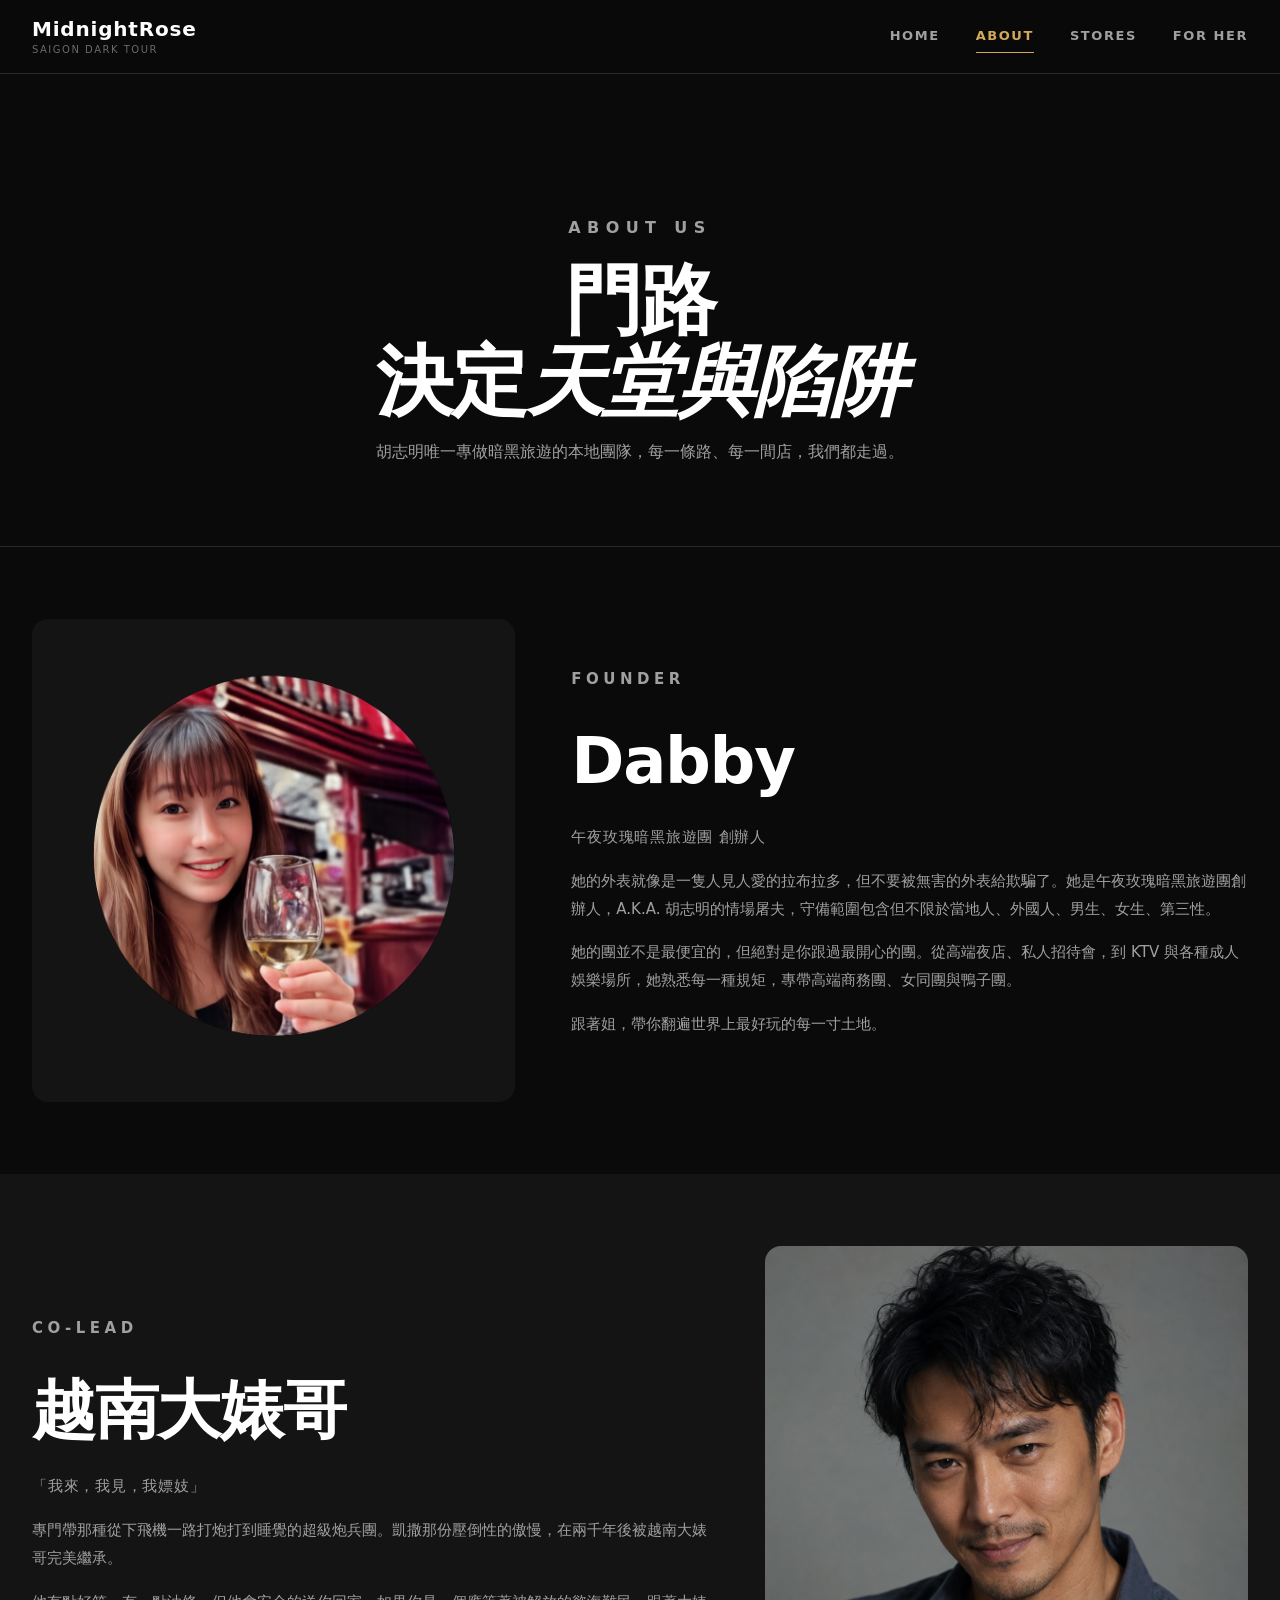
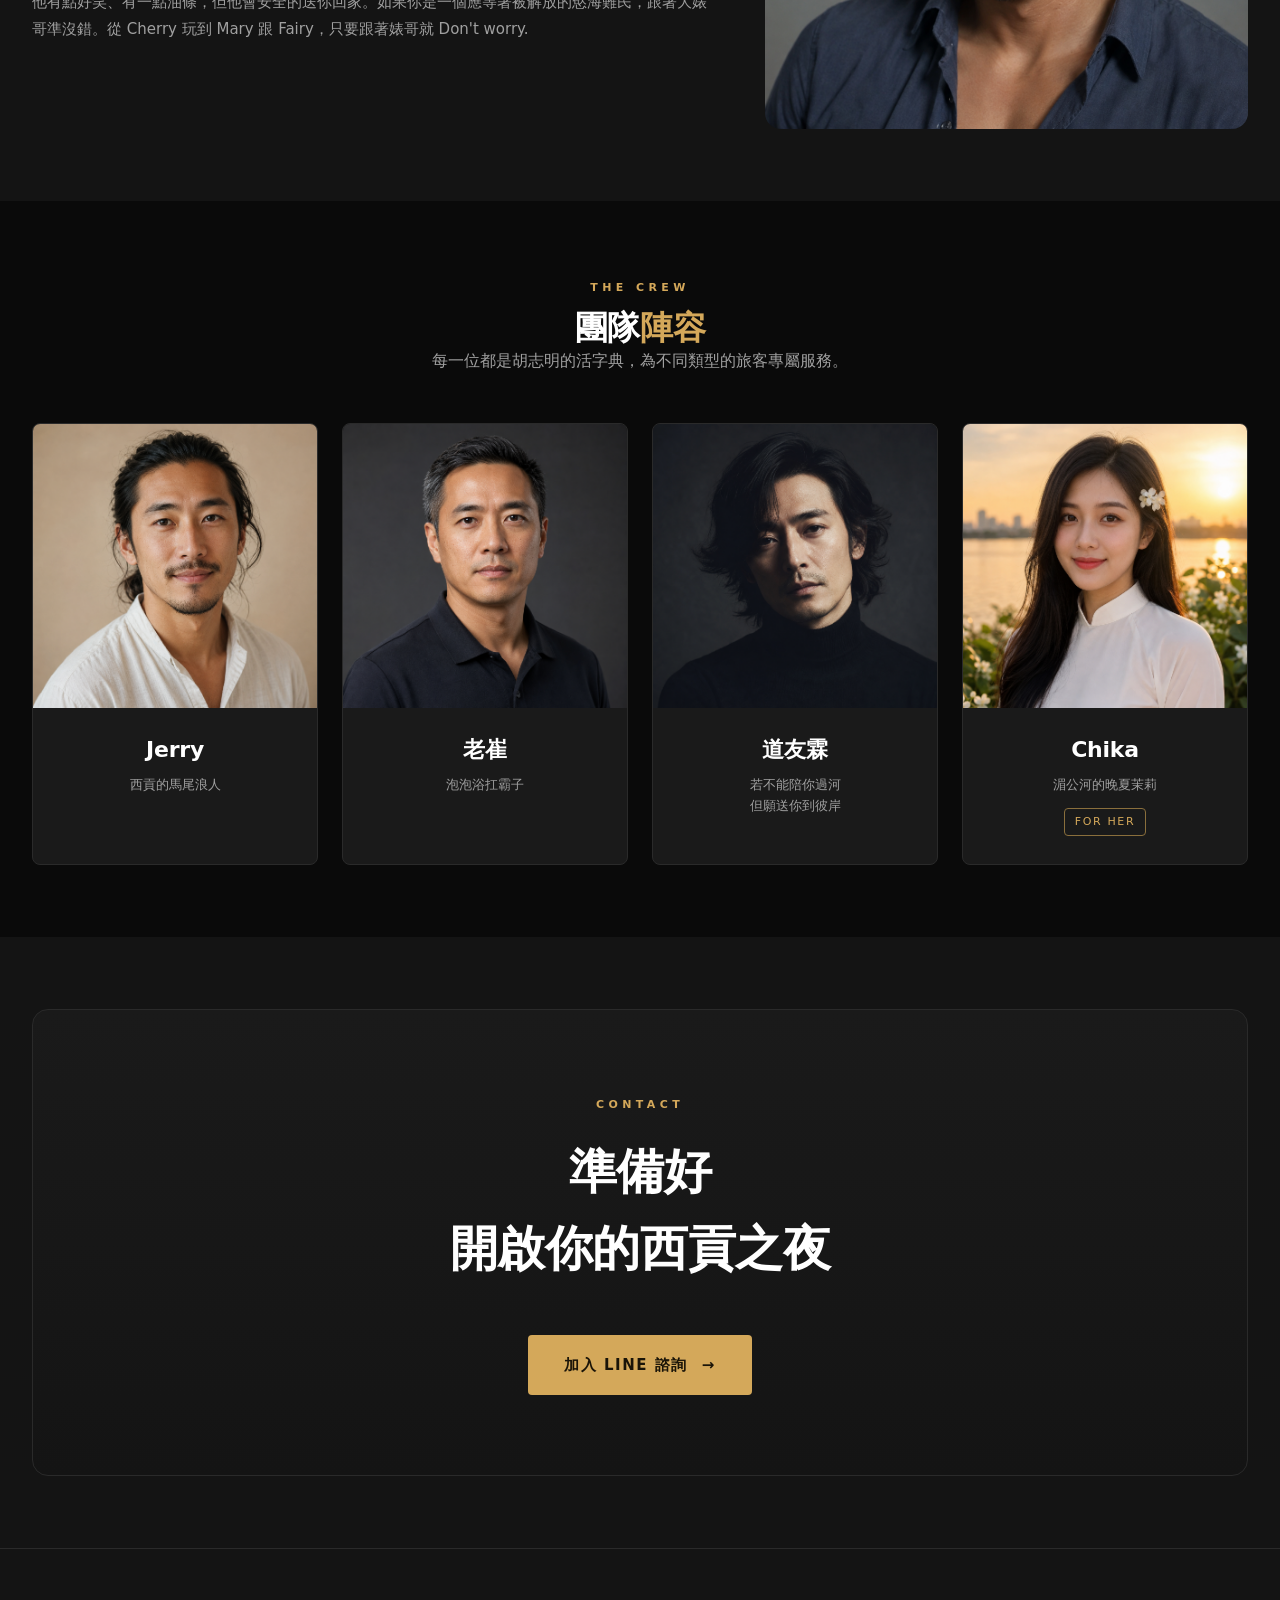
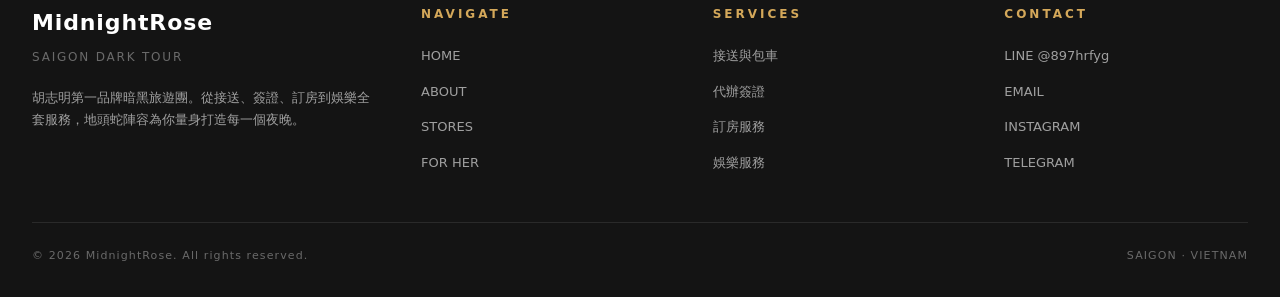
==== commit b03f177c: "feat: tighten v2 toward KG-Produce information density - Compact hero (60vh) and shorter section pad" ====
--- a/about.html
+++ b/about.html
@@ -6,7 +6,7 @@
     <meta http-equiv="Cache-Control" content="no-cache, must-revalidate" />
     <title>ABOUT · MidnightRose</title>
     <meta name="description" content="關於午夜玫瑰暗黑旅遊團 — 由 Dabby 領軍，胡志明地頭蛇陣容。" />
-    <link rel="stylesheet" href="./assets/css/style.css?v=1" />
+    <link rel="stylesheet" href="./assets/css/style.css?v=2" />
   </head>
   <body class="page-about">
     <header class="topbar">
@@ -124,10 +124,44 @@
 
     <footer class="footer">
       <div class="footer-inner">
-        <p class="footer-brand">MidnightRose</p>
-        <p class="footer-tag">SAIGON DARK TOUR · 午夜玫瑰暗黑旅遊團</p>
-        <div class="footer-line"></div>
-        <p class="footer-copy">© 2026 MidnightRose. All rights reserved.</p>
+        <div class="footer-cols">
+          <div class="footer-brand-block">
+            <p class="footer-brand">MidnightRose</p>
+            <p class="footer-tag">SAIGON DARK TOUR</p>
+            <p>胡志明第一品牌暗黑旅遊團。從接送、簽證、訂房到娛樂全套服務，地頭蛇陣容為你量身打造每一個夜晚。</p>
+          </div>
+          <div class="footer-col">
+            <h5>NAVIGATE</h5>
+            <ul>
+              <li><a href="./index.html">HOME</a></li>
+              <li><a href="./about.html">ABOUT</a></li>
+              <li><a href="./girls.html">STORES</a></li>
+              <li><a href="./ducks.html">FOR HER</a></li>
+            </ul>
+          </div>
+          <div class="footer-col">
+            <h5>SERVICES</h5>
+            <ul>
+              <li><a href="./index.html">接送與包車</a></li>
+              <li><a href="./index.html">代辦簽證</a></li>
+              <li><a href="./index.html">訂房服務</a></li>
+              <li><a href="./index.html">娛樂服務</a></li>
+            </ul>
+          </div>
+          <div class="footer-col">
+            <h5>CONTACT</h5>
+            <ul>
+              <li><a href="https://line.me/R/ti/p/@897hrfyg" target="_blank" rel="noopener noreferrer">LINE @897hrfyg</a></li>
+              <li><a href="mailto:hi@midnightrose.tw">EMAIL</a></li>
+              <li><a href="#">INSTAGRAM</a></li>
+              <li><a href="#">TELEGRAM</a></li>
+            </ul>
+          </div>
+        </div>
+        <div class="footer-bottom">
+          <span>© 2026 MidnightRose. All rights reserved.</span>
+          <span>SAIGON · VIETNAM</span>
+        </div>
       </div>
     </footer>
 
--- a/assets/css/style.css
+++ b/assets/css/style.css
@@ -243,7 +243,7 @@
 
 /* ===== Section ===== */
 .section {
-  padding: 120px 0;
+  padding: 72px 0;
 }
 
 .section-alt {
@@ -252,8 +252,21 @@
 
 .section-head {
   text-align: center;
-  margin-bottom: 64px;
-}
+  margin-bottom: 48px;
+}
+
+.section-head.bar {
+  display: flex;
+  align-items: flex-end;
+  justify-content: space-between;
+  gap: 24px;
+  padding-bottom: 20px;
+  margin-bottom: 32px;
+  border-bottom: 1px solid var(--border);
+  text-align: left;
+}
+
+.section-head.bar .section-title-group { text-align: left; }
 
 .eyebrow {
   display: inline-block;
@@ -262,16 +275,41 @@
   color: var(--accent);
   letter-spacing: 0.4em;
   text-transform: uppercase;
-  margin: 0 0 20px;
+  margin: 0 0 12px;
+}
+
+.section-title-group {
+  display: flex;
+  flex-direction: column;
 }
 
 .section-title {
-  font-size: clamp(32px, 4.5vw, 56px);
+  font-size: clamp(24px, 2.6vw, 36px);
   font-weight: 900;
-  line-height: 1.1;
-  letter-spacing: -0.02em;
-  margin: 0 0 16px;
-}
+  line-height: 1.15;
+  letter-spacing: -0.01em;
+  margin: 0;
+}
+
+.section-cn {
+  margin-top: 6px;
+  font-size: 13px;
+  color: var(--text-mute);
+  letter-spacing: 0.05em;
+}
+
+.section-more {
+  font-size: 12px;
+  color: var(--accent);
+  letter-spacing: 0.2em;
+  text-transform: uppercase;
+  white-space: nowrap;
+  padding-bottom: 4px;
+  border-bottom: 1px solid var(--accent-dim);
+  transition: all 0.2s;
+}
+
+.section-more:hover { border-color: var(--accent); }
 
 .section-title em {
   color: var(--accent);
@@ -287,8 +325,226 @@
 }
 
 @media (max-width: 768px) {
-  .section { padding: 80px 0; }
-  .section-head { margin-bottom: 48px; }
+  .section { padding: 48px 0; }
+  .section-head { margin-bottom: 24px; }
+}
+
+/* ===== Hero compact ===== */
+.hero.compact { min-height: 60vh; }
+.hero.compact .hero-content { padding: 80px var(--pad) 56px; }
+.hero.compact .hero-title { font-size: clamp(40px, 7vw, 88px); }
+
+/* ===== News carousel ===== */
+.news-carousel {
+  display: grid;
+  grid-auto-flow: column;
+  grid-auto-columns: minmax(280px, 1fr);
+  gap: 16px;
+  overflow-x: auto;
+  scrollbar-width: thin;
+  scrollbar-color: var(--accent-dim) transparent;
+  padding-bottom: 12px;
+}
+
+.news-carousel::-webkit-scrollbar { height: 6px; }
+.news-carousel::-webkit-scrollbar-thumb { background: var(--accent-dim); border-radius: 3px; }
+
+.news-item {
+  display: block;
+  background: var(--bg-card);
+  border: 1px solid var(--border);
+  border-radius: var(--r-md);
+  overflow: hidden;
+  transition: all 0.25s;
+}
+
+.news-item:hover {
+  border-color: var(--accent);
+  transform: translateY(-3px);
+}
+
+.news-thumb {
+  aspect-ratio: 16 / 10;
+  background: var(--bg-elev);
+  overflow: hidden;
+}
+
+.news-thumb img { width: 100%; height: 100%; object-fit: cover; }
+
+.news-body { padding: 14px 16px 18px; }
+
+.news-date {
+  font-size: 11px;
+  color: var(--accent);
+  letter-spacing: 0.15em;
+  margin-bottom: 6px;
+}
+
+.news-title {
+  font-size: 14px;
+  font-weight: 700;
+  line-height: 1.5;
+  color: var(--text);
+  margin: 0;
+}
+
+/* ===== Pickup spotlight ===== */
+.pickup {
+  display: grid;
+  grid-template-columns: 360px 1fr;
+  gap: 40px;
+  background: var(--bg-card);
+  border: 1px solid var(--border);
+  border-radius: var(--r-md);
+  overflow: hidden;
+}
+
+.pickup-photo { background: var(--bg-elev); }
+.pickup-photo img {
+  width: 100%;
+  height: 100%;
+  object-fit: cover;
+  aspect-ratio: 3 / 4;
+}
+
+.pickup-body { padding: 40px 44px; display: flex; flex-direction: column; justify-content: center; }
+.pickup-tag {
+  font-size: 11px;
+  color: var(--accent);
+  letter-spacing: 0.3em;
+  margin-bottom: 14px;
+}
+.pickup-body h3 { font-size: clamp(28px, 3.5vw, 44px); font-weight: 900; margin: 0 0 8px; letter-spacing: -0.02em; }
+.pickup-role { font-size: 14px; color: var(--accent); margin: 0 0 24px; letter-spacing: 0.05em; }
+.pickup-body p { font-size: 14px; color: var(--text-dim); line-height: 1.85; margin: 0 0 12px; }
+.pickup-meta {
+  margin-top: 24px;
+  padding-top: 20px;
+  border-top: 1px solid var(--border);
+  display: grid;
+  grid-template-columns: repeat(auto-fit, minmax(140px, 1fr));
+  gap: 16px;
+}
+.pickup-meta div { display: flex; flex-direction: column; gap: 4px; }
+.pickup-meta dt { font-size: 10px; color: var(--text-mute); letter-spacing: 0.2em; }
+.pickup-meta dd { margin: 0; font-size: 13px; color: var(--text); font-weight: 600; }
+
+@media (max-width: 768px) {
+  .pickup { grid-template-columns: 1fr; }
+  .pickup-photo img { aspect-ratio: 4 / 3; }
+  .pickup-body { padding: 24px 24px 28px; }
+}
+
+/* ===== Ranking list ===== */
+.ranking-list {
+  display: flex;
+  flex-direction: column;
+}
+
+.rank-row {
+  display: grid;
+  grid-template-columns: 64px 90px 1fr auto;
+  gap: 20px;
+  align-items: center;
+  padding: 16px 20px;
+  border-bottom: 1px solid var(--border);
+  transition: all 0.2s;
+  text-decoration: none;
+  color: inherit;
+}
+
+.rank-row:first-child { border-top: 1px solid var(--border); }
+.rank-row:hover { background: var(--bg-card); }
+
+.rank-num {
+  font-size: 26px;
+  font-weight: 900;
+  color: var(--accent);
+  letter-spacing: -0.02em;
+  font-style: italic;
+}
+
+.rank-num.gold { color: #ffd76a; }
+.rank-num.silver { color: #c0c8d4; }
+.rank-num.bronze { color: #cd9663; }
+
+.rank-thumb {
+  aspect-ratio: 1;
+  border-radius: var(--r-sm);
+  overflow: hidden;
+  background: var(--bg-elev);
+}
+.rank-thumb img { width: 100%; height: 100%; object-fit: cover; }
+
+.rank-info h4 { font-size: 17px; font-weight: 800; margin: 0 0 4px; letter-spacing: -0.01em; }
+.rank-info p { font-size: 12px; color: var(--text-mute); margin: 0; letter-spacing: 0.05em; }
+
+.rank-meta {
+  text-align: right;
+  font-size: 11px;
+  color: var(--text-mute);
+  letter-spacing: 0.15em;
+}
+
+.rank-meta strong {
+  display: block;
+  font-size: 18px;
+  color: var(--accent);
+  font-weight: 800;
+  font-style: italic;
+}
+
+@media (max-width: 640px) {
+  .rank-row { grid-template-columns: 48px 64px 1fr; gap: 12px; padding: 12px; }
+  .rank-meta { display: none; }
+  .rank-info h4 { font-size: 15px; }
+}
+
+/* ===== Special features grid ===== */
+.special-grid {
+  display: grid;
+  grid-template-columns: repeat(3, minmax(0, 1fr));
+  gap: 16px;
+}
+
+.special-card {
+  background: var(--bg-card);
+  border: 1px solid var(--border);
+  border-radius: var(--r-md);
+  overflow: hidden;
+  transition: all 0.25s;
+}
+
+.special-card:hover { border-color: var(--accent); transform: translateY(-3px); }
+
+.special-thumb {
+  aspect-ratio: 16 / 10;
+  background: var(--bg-elev);
+  overflow: hidden;
+  position: relative;
+}
+.special-thumb img { width: 100%; height: 100%; object-fit: cover; }
+.special-tag {
+  position: absolute;
+  top: 12px;
+  left: 12px;
+  font-size: 10px;
+  color: #1a1408;
+  background: var(--accent);
+  padding: 4px 10px;
+  letter-spacing: 0.15em;
+  font-weight: 700;
+}
+
+.special-body { padding: 16px 18px 20px; }
+.special-date { font-size: 11px; color: var(--accent); letter-spacing: 0.15em; margin: 0 0 8px; }
+.special-body h4 { font-size: 16px; font-weight: 700; line-height: 1.5; margin: 0; }
+
+@media (max-width: 900px) {
+  .special-grid { grid-template-columns: repeat(2, 1fr); }
+}
+@media (max-width: 540px) {
+  .special-grid { grid-template-columns: 1fr; }
 }
 
 /* ===== Feature grid (numbered who-for) ===== */
@@ -950,9 +1206,9 @@
 
 /* ===== Footer ===== */
 .footer {
-  padding: 56px 0 48px;
+  padding: 56px 0 32px;
   border-top: 1px solid var(--border);
-  text-align: center;
+  background: var(--bg-elev);
 }
 
 .footer-inner {
@@ -961,31 +1217,80 @@
   padding: 0 var(--pad);
 }
 
-.footer-brand {
-  font-size: 18px;
+.footer-cols {
+  display: grid;
+  grid-template-columns: 1.4fr 1fr 1fr 1fr;
+  gap: 48px;
+  padding-bottom: 48px;
+  border-bottom: 1px solid var(--border);
+}
+
+.footer-brand-block .footer-brand {
+  font-size: 22px;
   font-weight: 900;
   letter-spacing: 0.04em;
   margin: 0 0 8px;
 }
 
-.footer-tag {
+.footer-brand-block .footer-tag {
   font-size: 12px;
   color: var(--text-mute);
   letter-spacing: 0.15em;
-  margin: 0 0 24px;
-}
-
-.footer-line {
-  width: 40px;
-  height: 1px;
-  background: var(--accent);
-  margin: 0 auto 24px;
-}
-
-.footer-copy {
+  margin: 0 0 20px;
+}
+
+.footer-brand-block p:last-child {
+  font-size: 13px;
+  color: var(--text-dim);
+  line-height: 1.7;
+  margin: 0;
+  max-width: 340px;
+}
+
+.footer-col h5 {
   font-size: 12px;
+  color: var(--accent);
+  letter-spacing: 0.25em;
+  text-transform: uppercase;
+  margin: 0 0 18px;
+  font-weight: 700;
+}
+
+.footer-col ul {
+  list-style: none;
+  padding: 0;
+  margin: 0;
+  display: flex;
+  flex-direction: column;
+  gap: 10px;
+}
+
+.footer-col a {
+  font-size: 13px;
+  color: var(--text-dim);
+  transition: color 0.2s;
+}
+
+.footer-col a:hover { color: var(--accent); }
+
+.footer-bottom {
+  padding-top: 24px;
+  display: flex;
+  align-items: center;
+  justify-content: space-between;
+  gap: 16px;
+  font-size: 11px;
   color: var(--text-mute);
   letter-spacing: 0.1em;
+}
+
+@media (max-width: 900px) {
+  .footer-cols { grid-template-columns: 1fr 1fr; gap: 32px; }
+}
+
+@media (max-width: 540px) {
+  .footer-cols { grid-template-columns: 1fr; gap: 24px; }
+  .footer-bottom { flex-direction: column; text-align: center; }
 }
 
 /* ===== Back to top ===== */
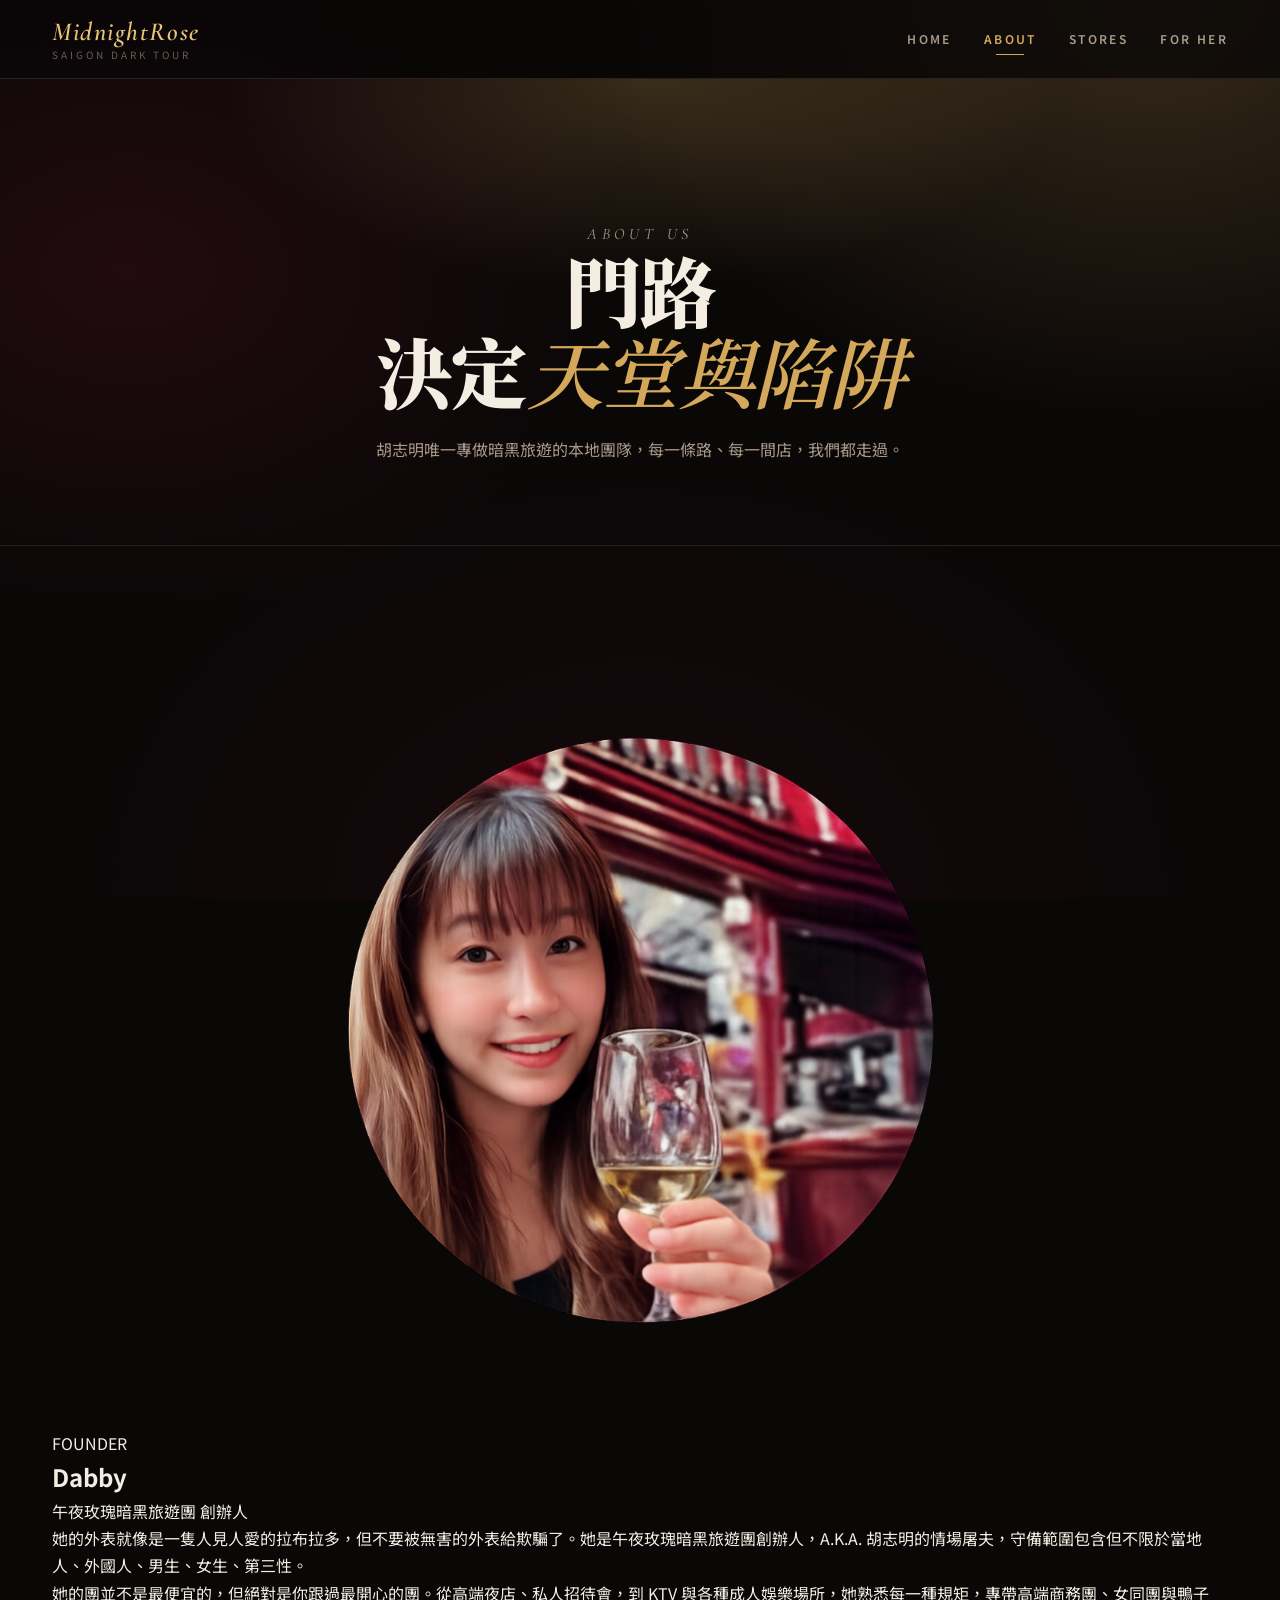
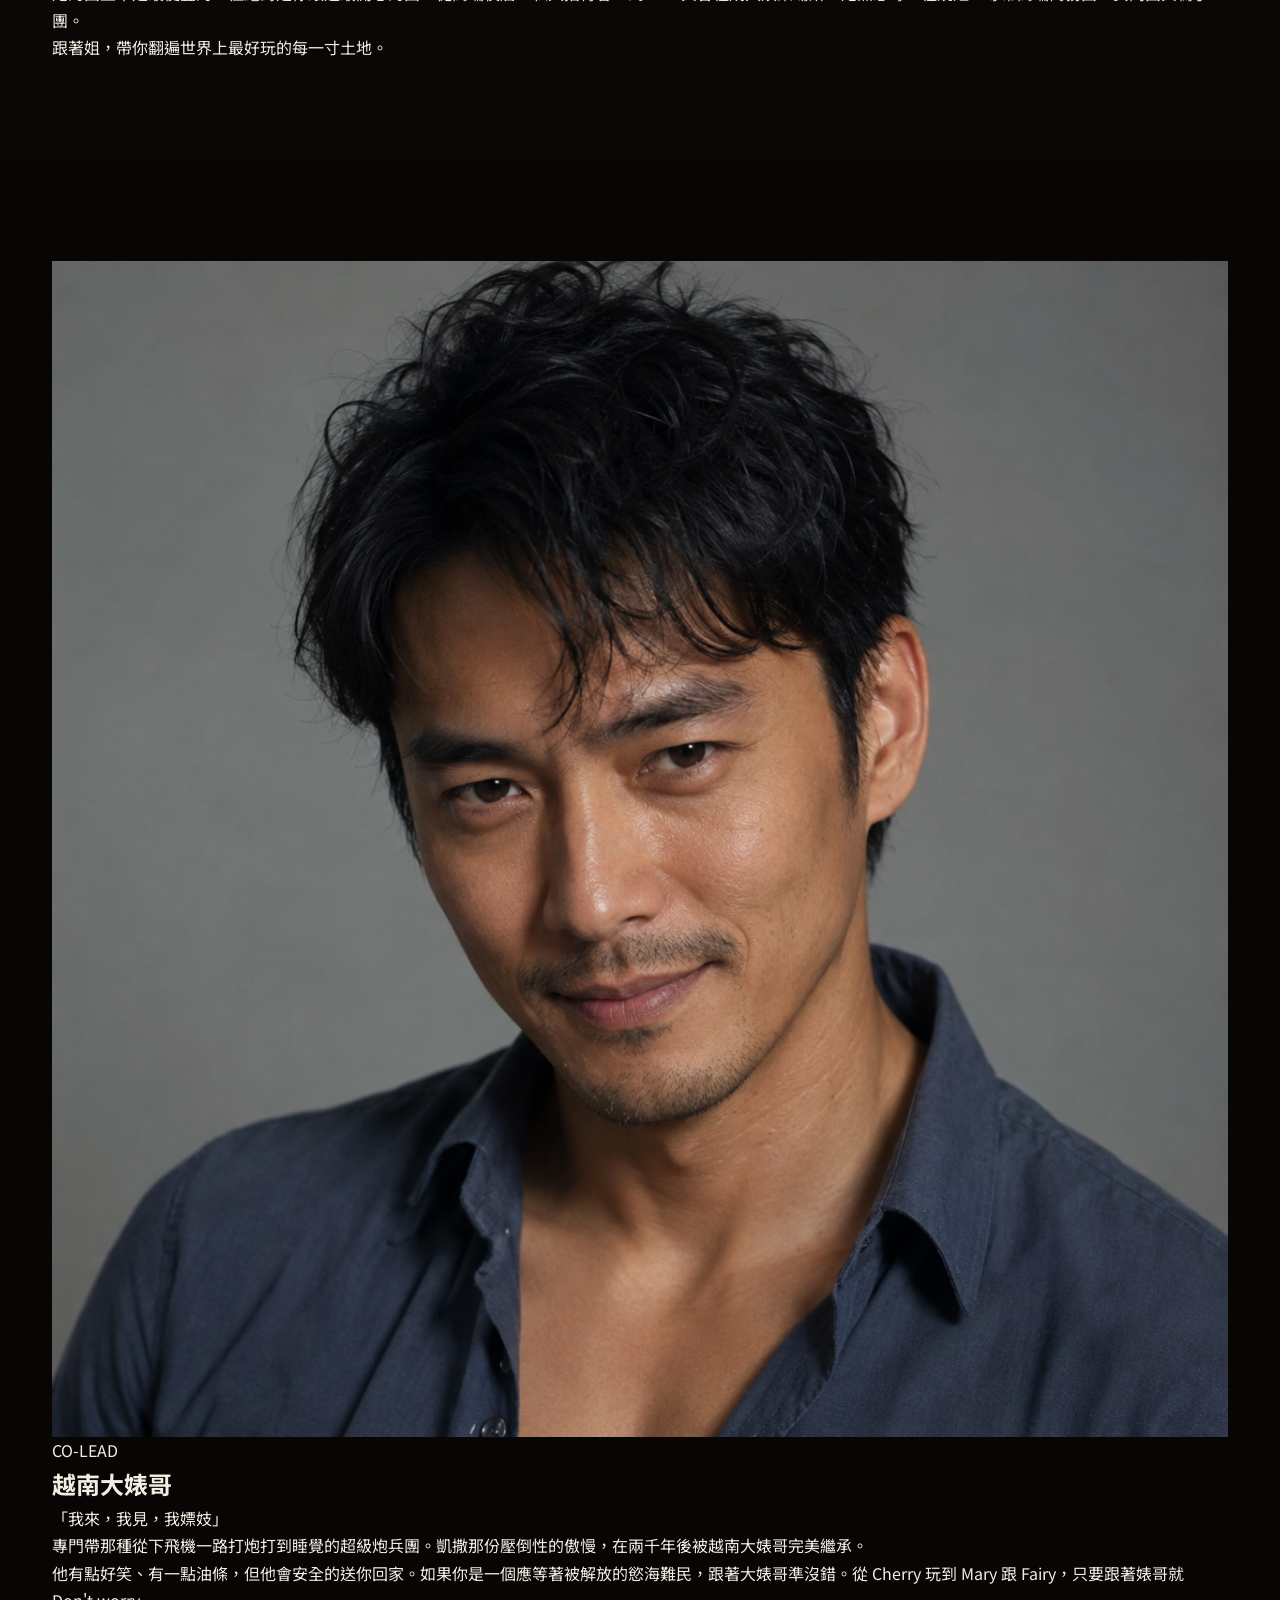
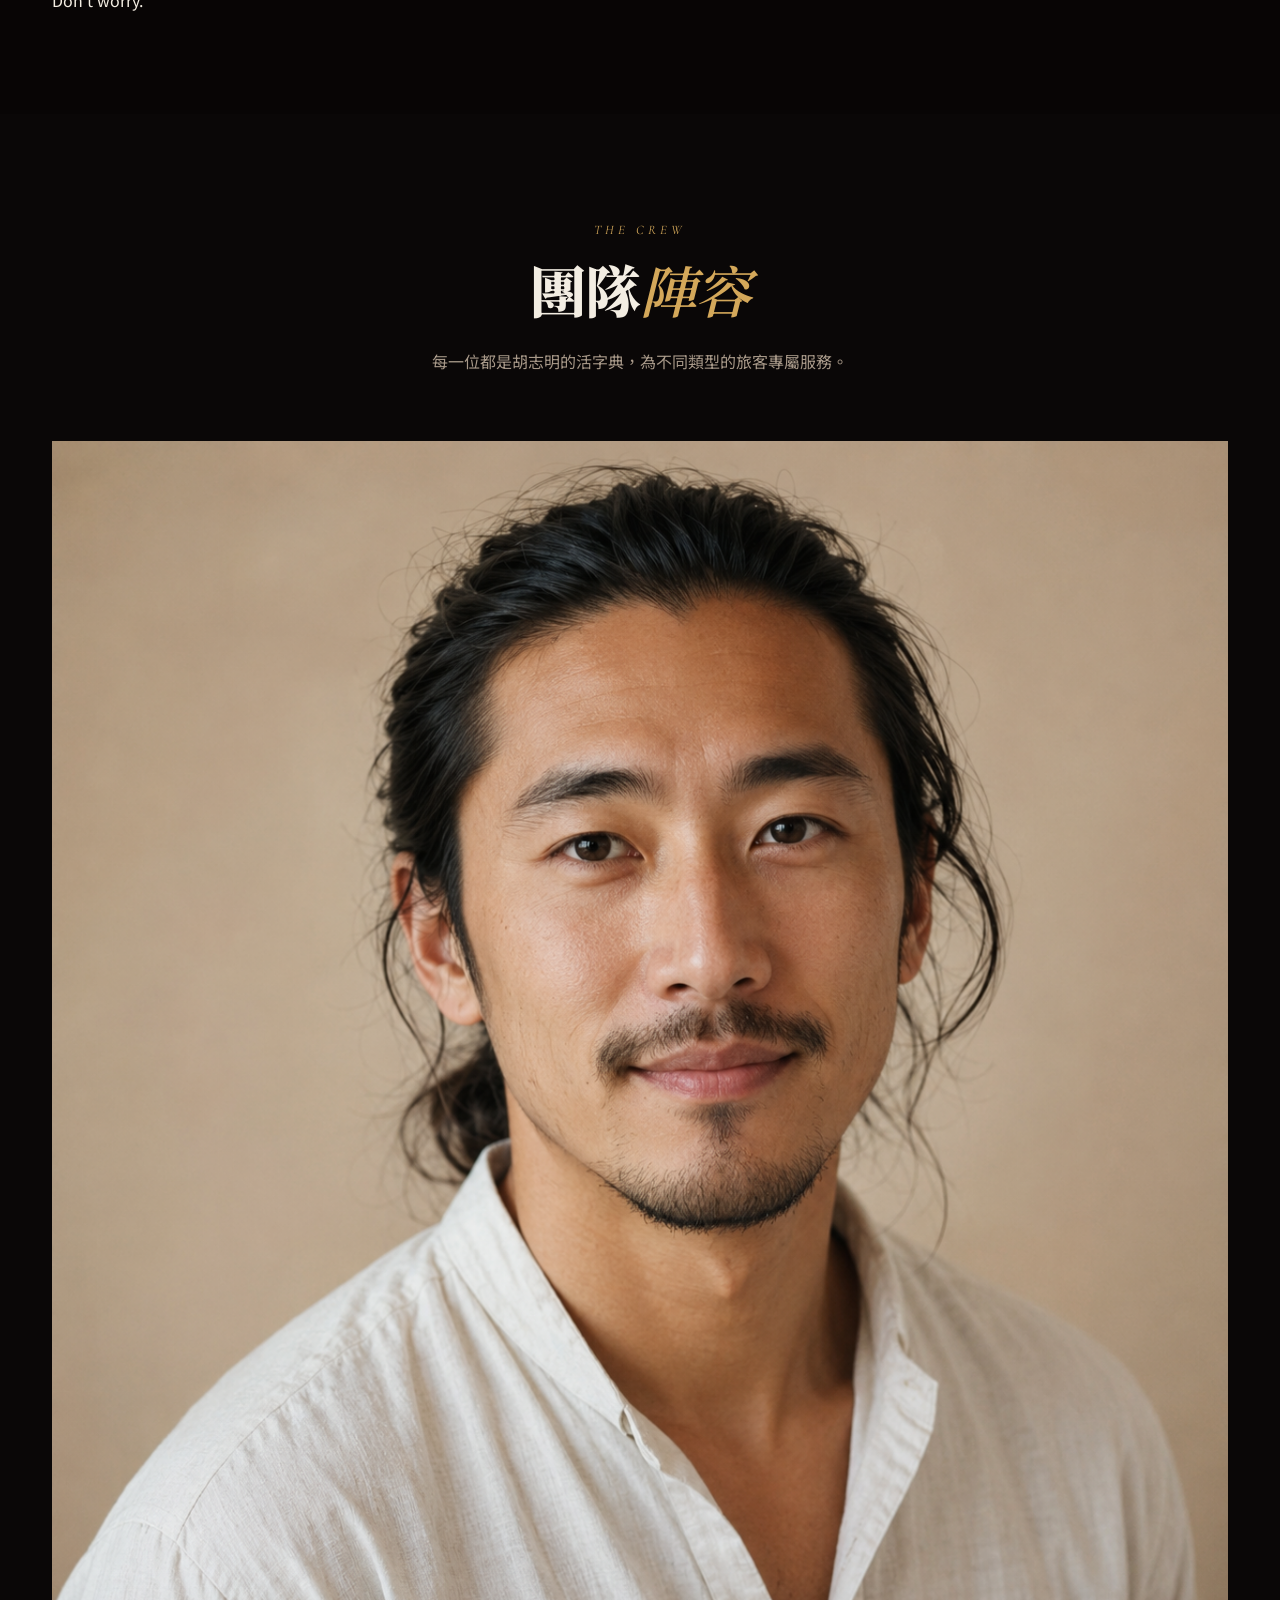
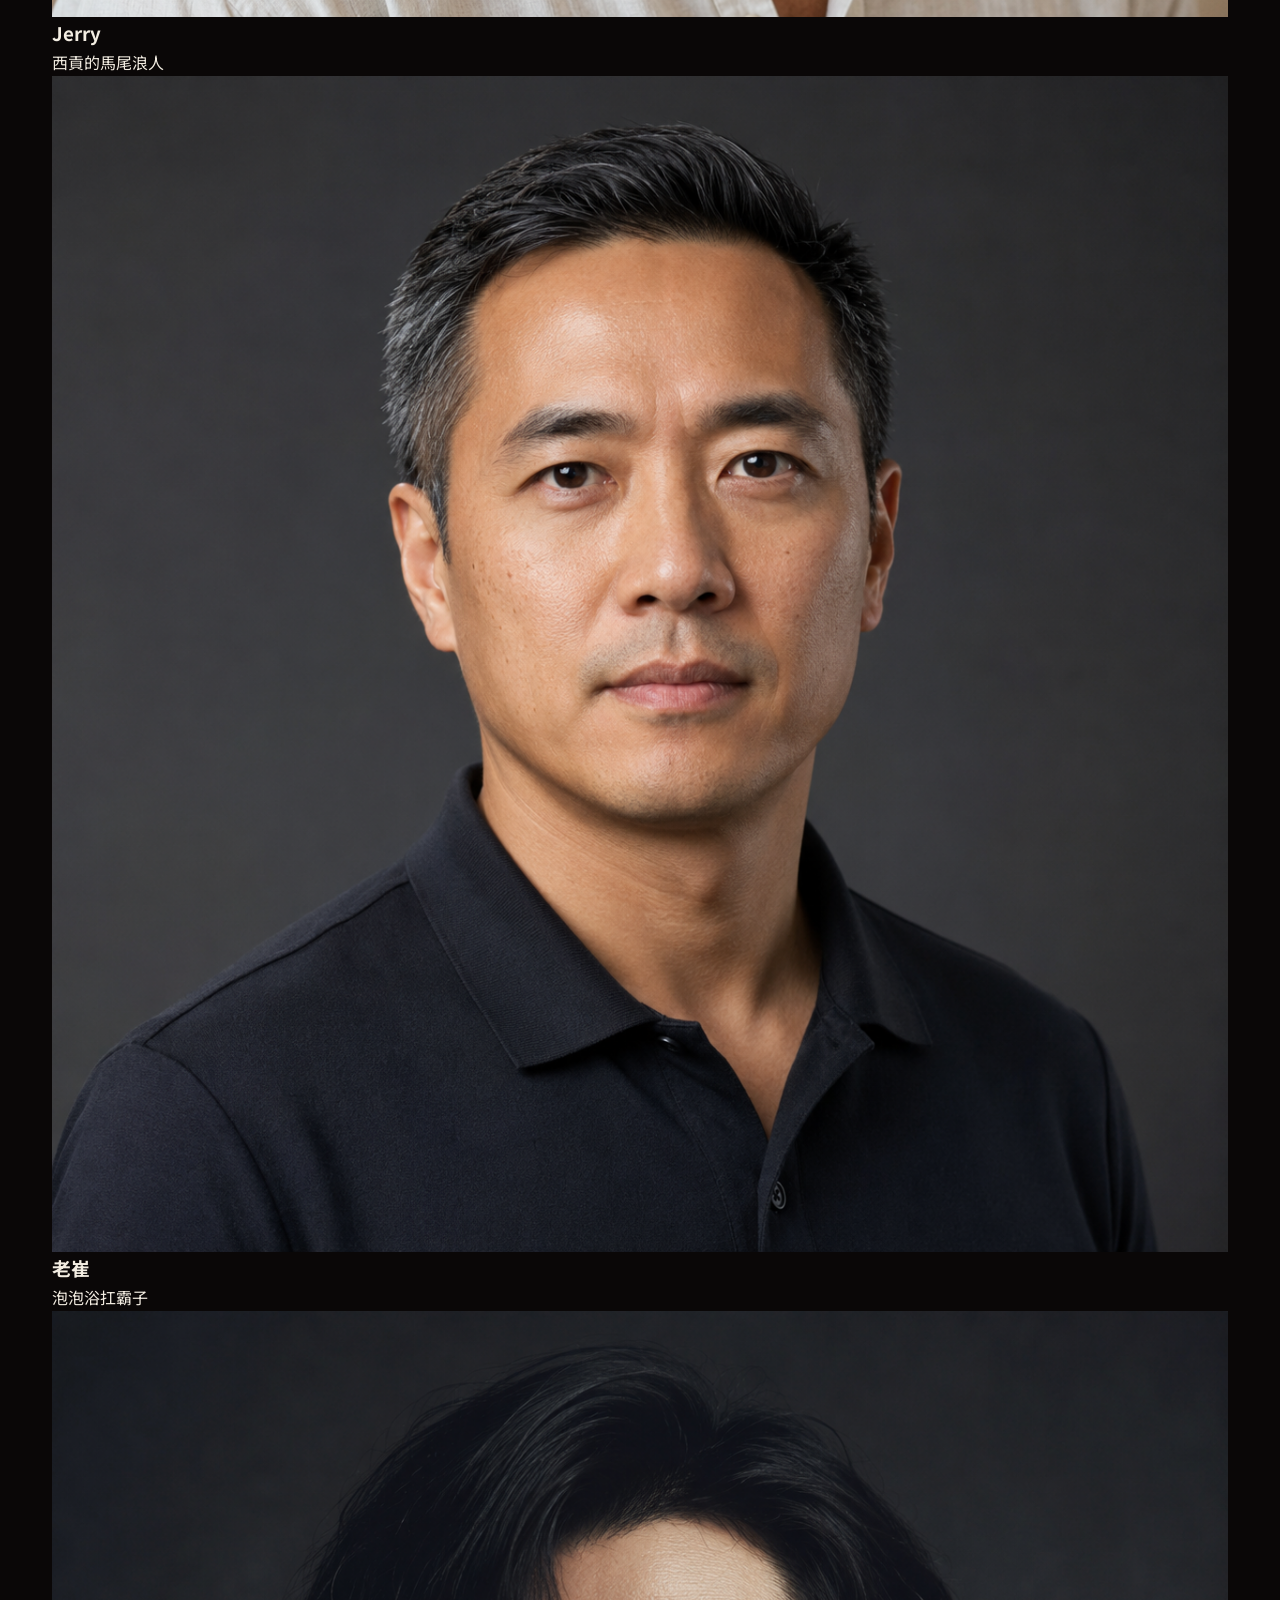
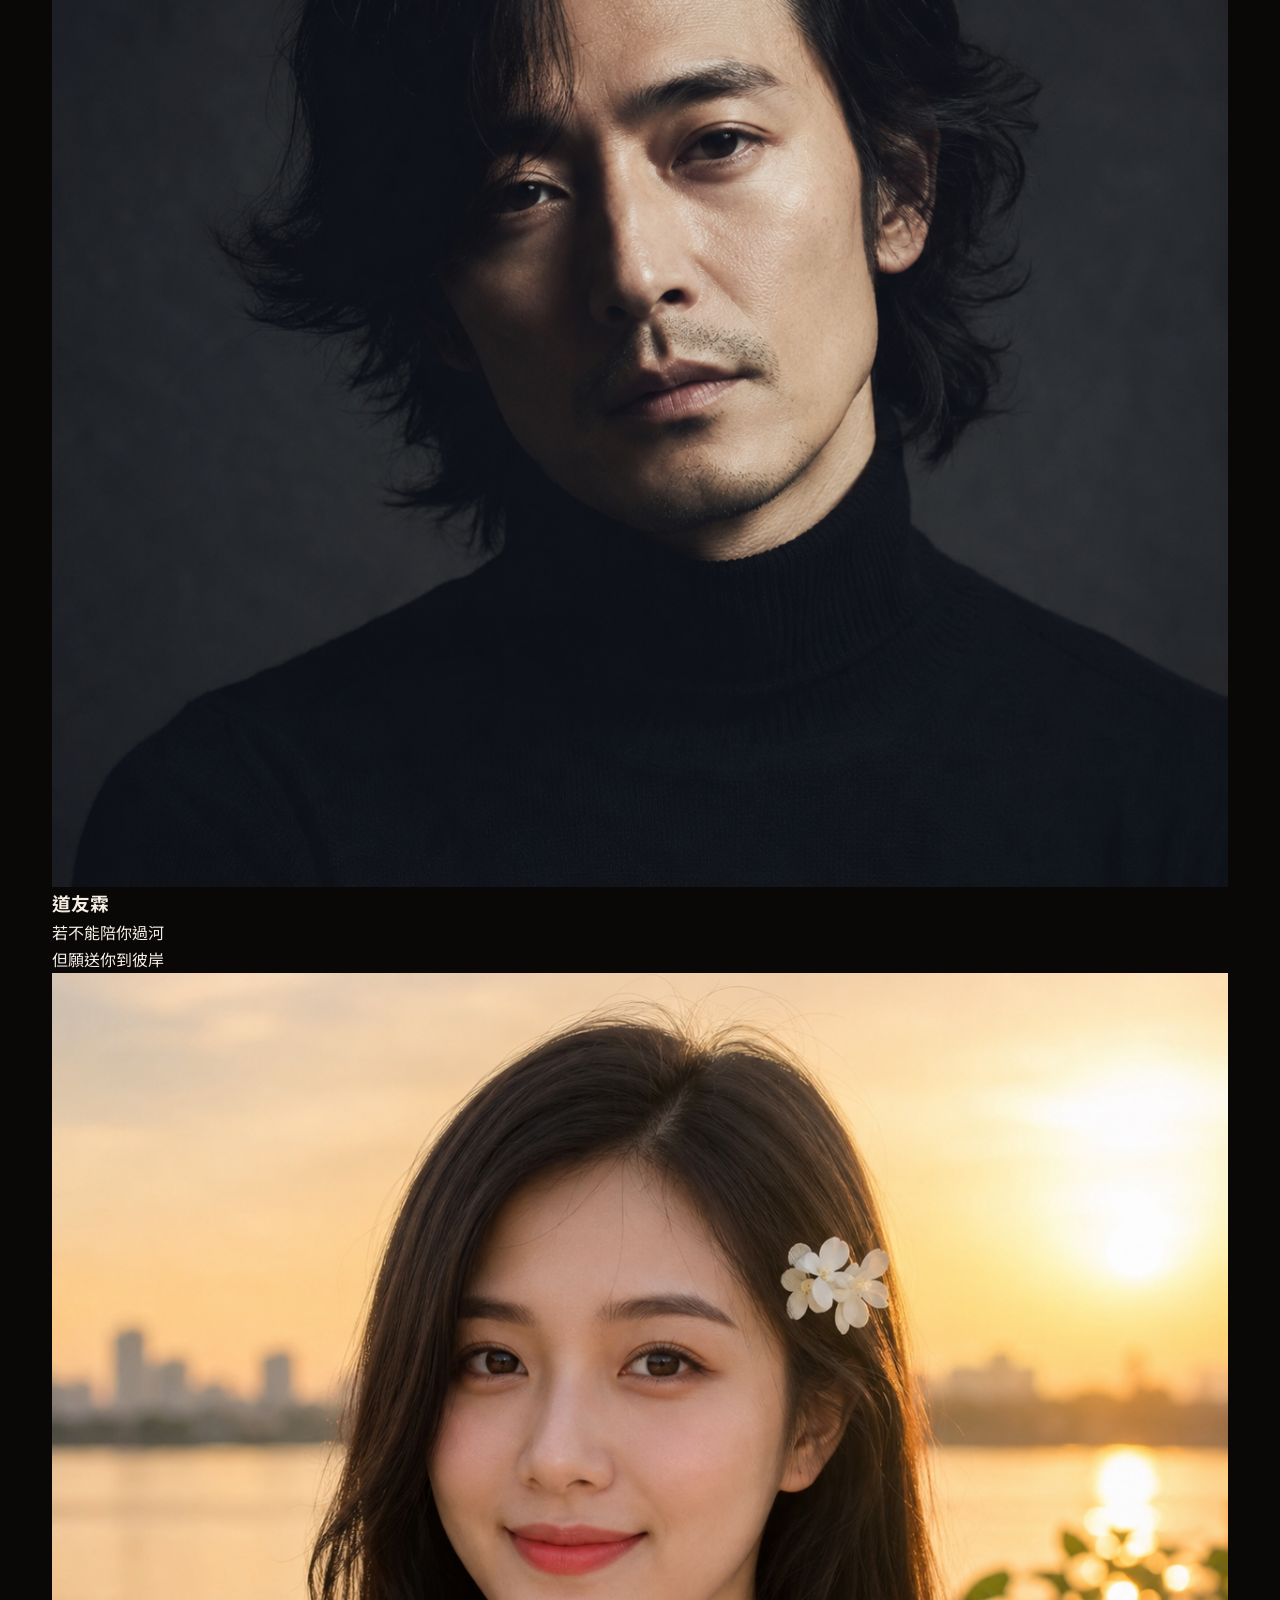
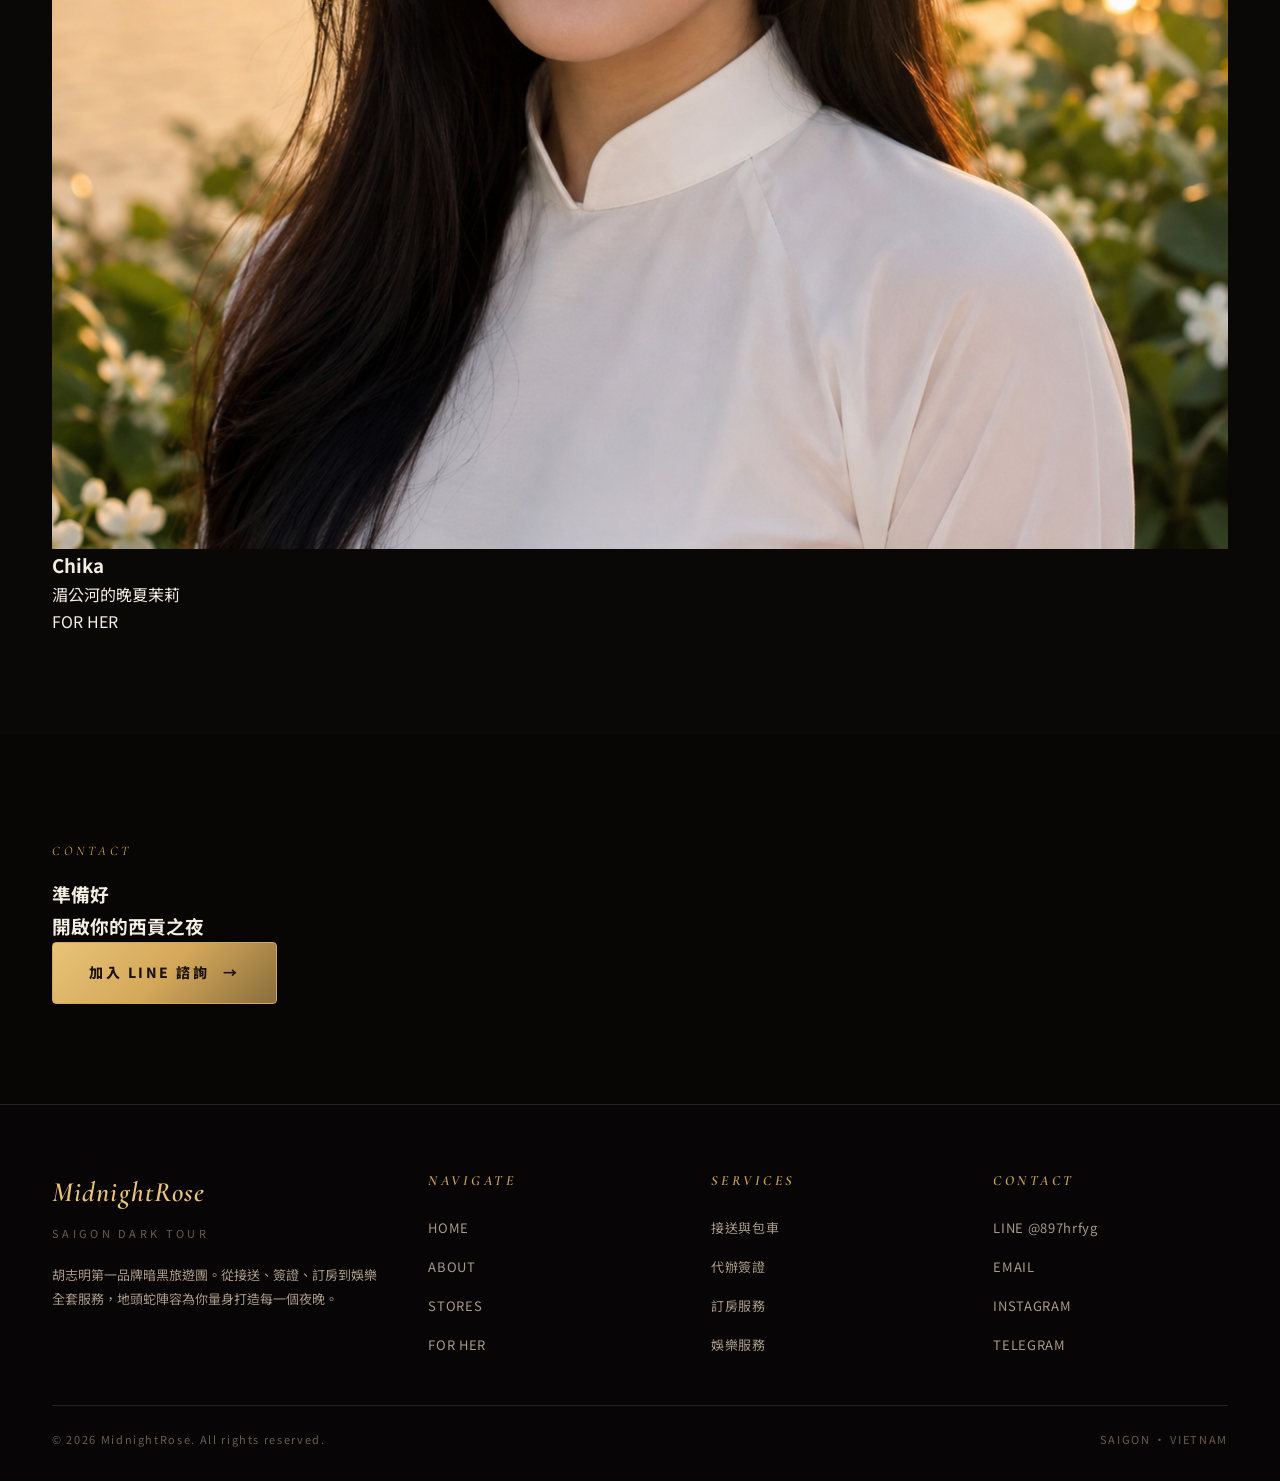
==== commit 7d90b6b6: "feat: rewrite v2 homepage as a premium private-tour concierge Following the new spec: high-end men's" ====
--- a/about.html
+++ b/about.html
@@ -6,7 +6,7 @@
     <meta http-equiv="Cache-Control" content="no-cache, must-revalidate" />
     <title>ABOUT · MidnightRose</title>
     <meta name="description" content="關於午夜玫瑰暗黑旅遊團 — 由 Dabby 領軍，胡志明地頭蛇陣容。" />
-    <link rel="stylesheet" href="./assets/css/style.css?v=2" />
+    <link rel="stylesheet" href="./assets/css/style.css?v=3" />
   </head>
   <body class="page-about">
     <header class="topbar">
--- a/assets/css/style.css
+++ b/assets/css/style.css
@@ -1,44 +1,75 @@
 /* ============================================================
-   MidnightRose v2 — KG-inspired dark luxury layout
+   MidnightRose v2 — 高端男士私人旅遊會所
    ============================================================ */
 
+@import url("https://fonts.googleapis.com/css2?family=Noto+Sans+TC:wght@400;500;600;700;900&family=Noto+Serif+TC:wght@500;700;900&family=Cormorant+Garamond:wght@500;600;700&display=swap");
+
 :root {
-  --bg: #0a0a0a;
-  --bg-elev: #141414;
-  --bg-card: #1a1a1a;
-  --border: #2a2a2a;
-  --border-strong: #3a3a3a;
-  --text: #ffffff;
-  --text-dim: #a0a0a0;
-  --text-mute: #6a6a6a;
-  --accent: #d4a85a;
-  --accent-hover: #e6c376;
-  --accent-dim: #8a6f3c;
-  --container: 1280px;
+  /* Background */
+  --bg: #0a0707;
+  --bg-elev: #110d0d;
+  --bg-card: #181212;
+  --bg-deep: #050303;
+
+  /* Border */
+  --border: #2a201c;
+  --border-strong: #3d2f28;
+  --border-gold: #4a3a1f;
+
+  /* Text */
+  --text: #f3ede2;
+  --text-dim: #a89989;
+  --text-mute: #6b5d52;
+
+  /* Accents */
+  --gold: #d4a85a;
+  --gold-bright: #e8c378;
+  --gold-deep: #8a6e3c;
+  --rose: #8b1a3a;
+  --rose-glow: rgba(139, 26, 58, 0.18);
+  --gold-glow: rgba(212, 168, 90, 0.22);
+
+  /* Spacing */
+  --container: 1240px;
   --pad: 32px;
   --pad-mobile: 20px;
+
+  /* Radius */
   --r-sm: 4px;
-  --r-md: 8px;
-  --r-lg: 16px;
-  --font: "Noto Sans TC", "Hiragino Sans", "Microsoft JhengHei", "Helvetica Neue", system-ui, sans-serif;
-}
-
-* { box-sizing: border-box; }
+  --r-md: 10px;
+  --r-lg: 18px;
+
+  /* Fonts */
+  --font-sans: "Noto Sans TC", "Hiragino Sans", "Microsoft JhengHei", system-ui, sans-serif;
+  --font-serif: "Noto Serif TC", "Cormorant Garamond", "Times New Roman", serif;
+  --font-display: "Cormorant Garamond", "Noto Serif TC", serif;
+}
+
+* { box-sizing: border-box; margin: 0; padding: 0; }
 
 html, body {
-  margin: 0;
-  padding: 0;
   background: var(--bg);
   color: var(--text);
-  font-family: var(--font);
+  font-family: var(--font-sans);
   font-size: 16px;
-  line-height: 1.6;
+  line-height: 1.7;
   -webkit-font-smoothing: antialiased;
   scroll-behavior: smooth;
+  overflow-x: hidden;
+}
+
+body {
+  background-image:
+    radial-gradient(ellipse 800px 600px at 90% 0%, var(--gold-glow), transparent 70%),
+    radial-gradient(ellipse 700px 500px at 10% 30%, var(--rose-glow), transparent 70%),
+    radial-gradient(ellipse 900px 700px at 50% 100%, rgba(139, 26, 58, 0.08), transparent 70%);
+  background-attachment: fixed;
 }
 
 a { color: inherit; text-decoration: none; }
 img { display: block; max-width: 100%; }
+ul { list-style: none; }
+button { font-family: inherit; cursor: pointer; }
 
 /* ===== Container ===== */
 .container {
@@ -56,9 +87,9 @@
   position: sticky;
   top: 0;
   z-index: 100;
-  background: rgba(10, 10, 10, 0.85);
-  backdrop-filter: blur(16px);
-  -webkit-backdrop-filter: blur(16px);
+  background: rgba(10, 7, 7, 0.78);
+  backdrop-filter: blur(20px);
+  -webkit-backdrop-filter: blur(20px);
   border-bottom: 1px solid var(--border);
 }
 
@@ -69,7 +100,7 @@
   display: flex;
   align-items: center;
   justify-content: space-between;
-  gap: 24px;
+  gap: 20px;
 }
 
 .brand {
@@ -79,65 +110,64 @@
 }
 
 .brand-name {
-  font-size: 20px;
-  font-weight: 900;
-  color: var(--text);
-  letter-spacing: 0.04em;
+  font-family: var(--font-display);
+  font-size: 26px;
+  font-weight: 600;
+  color: var(--gold-bright);
+  letter-spacing: 0.06em;
+  font-style: italic;
 }
 
 .brand-sub {
-  margin-top: 4px;
+  margin-top: 2px;
   font-size: 10px;
   color: var(--text-mute);
-  letter-spacing: 0.15em;
+  letter-spacing: 0.3em;
+  text-transform: uppercase;
 }
 
 .nav {
   display: flex;
-  gap: 36px;
+  gap: 32px;
 }
 
 .nav a {
-  font-size: 13px;
+  font-size: 12px;
   font-weight: 600;
   color: var(--text-dim);
-  letter-spacing: 0.12em;
-  transition: color 0.2s;
-  position: relative;
-  padding: 4px 0;
-}
-
-.nav a:hover { color: var(--text); }
-
-.nav a.active {
-  color: var(--accent);
-}
-
+  letter-spacing: 0.2em;
+  transition: color 0.25s;
+  position: relative;
+  padding: 6px 0;
+}
+
+.nav a:hover { color: var(--gold-bright); }
+.nav a.active { color: var(--gold); }
 .nav a.active::after {
   content: "";
   position: absolute;
-  left: 0;
-  right: 0;
-  bottom: -2px;
+  left: 50%;
+  bottom: 0;
+  transform: translateX(-50%);
+  width: 28px;
   height: 1px;
-  background: var(--accent);
+  background: var(--gold);
 }
 
 @media (max-width: 768px) {
   .topbar-inner { padding: 14px var(--pad-mobile); }
-  .nav { gap: 16px; }
-  .nav a { font-size: 11px; letter-spacing: 0.08em; }
-  .brand-name { font-size: 16px; }
-  .brand-sub { font-size: 9px; }
+  .nav { gap: 14px; }
+  .nav a { font-size: 10px; letter-spacing: 0.15em; }
+  .brand-name { font-size: 20px; }
+  .brand-sub { font-size: 9px; letter-spacing: 0.2em; }
 }
 
 /* ===== Hero ===== */
 .hero {
   position: relative;
-  min-height: 88vh;
+  min-height: 92vh;
   display: flex;
   align-items: center;
-  background: var(--bg);
   overflow: hidden;
 }
 
@@ -146,28 +176,29 @@
   position: absolute;
   inset: 0;
   background:
-    radial-gradient(ellipse at 70% 30%, rgba(212, 168, 90, 0.08), transparent 50%),
-    radial-gradient(ellipse at 30% 80%, rgba(212, 168, 90, 0.05), transparent 50%);
+    radial-gradient(ellipse 600px 400px at 75% 50%, var(--gold-glow), transparent 60%),
+    radial-gradient(ellipse 500px 700px at 20% 100%, var(--rose-glow), transparent 60%);
   pointer-events: none;
 }
 
 .hero-content {
   position: relative;
   max-width: var(--container);
+  width: 100%;
   margin: 0 auto;
   padding: 120px var(--pad) 80px;
-  width: 100%;
 }
 
 .hero-eyebrow {
-  font-size: 12px;
-  font-weight: 600;
-  color: var(--accent);
-  letter-spacing: 0.4em;
+  font-family: var(--font-display);
+  font-size: 14px;
+  font-style: italic;
+  color: var(--gold);
+  letter-spacing: 0.3em;
+  margin-bottom: 28px;
+  padding-left: 60px;
+  position: relative;
   text-transform: uppercase;
-  margin: 0 0 24px;
-  padding-left: 60px;
-  position: relative;
 }
 
 .hero-eyebrow::before {
@@ -177,82 +208,146 @@
   top: 50%;
   width: 44px;
   height: 1px;
-  background: var(--accent);
+  background: var(--gold);
 }
 
 .hero-title {
-  font-size: clamp(48px, 9vw, 120px);
+  font-family: var(--font-serif);
+  font-size: clamp(48px, 8vw, 110px);
   font-weight: 900;
-  line-height: 0.95;
-  letter-spacing: -0.03em;
-  margin: 0 0 32px;
+  line-height: 1.02;
+  letter-spacing: -0.02em;
+  margin-bottom: 32px;
 }
 
 .hero-title em {
-  color: var(--accent);
-  font-style: normal;
+  font-style: italic;
+  color: var(--gold);
+  font-family: var(--font-display);
+  font-weight: 600;
 }
 
 .hero-tag {
-  font-size: clamp(15px, 1.4vw, 18px);
-  color: var(--text-dim);
-  line-height: 1.7;
-  max-width: 580px;
-  margin: 0 0 40px;
-}
-
+  font-size: clamp(15px, 1.4vw, 19px);
+  color: var(--text-dim);
+  line-height: 1.85;
+  max-width: 540px;
+  margin-bottom: 48px;
+}
+
+.hero-meta {
+  display: flex;
+  gap: 32px;
+  margin-top: 64px;
+  padding-top: 32px;
+  border-top: 1px solid var(--border);
+  max-width: 600px;
+}
+
+.hero-meta-item {
+  display: flex;
+  flex-direction: column;
+  gap: 6px;
+}
+
+.hero-meta-item dt {
+  font-size: 10px;
+  color: var(--text-mute);
+  letter-spacing: 0.25em;
+  text-transform: uppercase;
+}
+
+.hero-meta-item dd {
+  font-family: var(--font-display);
+  font-size: 22px;
+  color: var(--gold);
+  font-weight: 600;
+}
+
+@media (max-width: 768px) {
+  .hero-content { padding: 60px var(--pad-mobile); }
+  .hero-eyebrow { padding-left: 0; font-size: 12px; letter-spacing: 0.25em; }
+  .hero-eyebrow::before { display: none; }
+  .hero-meta { gap: 20px; margin-top: 40px; padding-top: 24px; }
+  .hero-meta-item dd { font-size: 18px; }
+}
+
+/* ===== Buttons (gold gradient with glow) ===== */
 .btn {
   display: inline-flex;
   align-items: center;
   gap: 14px;
-  background: var(--accent);
-  color: #1a1408;
+  background: linear-gradient(135deg, var(--gold-bright), var(--gold) 50%, var(--gold-deep));
+  color: #1a1208;
   padding: 18px 36px;
-  font-size: 15px;
+  font-size: 14px;
   font-weight: 800;
-  letter-spacing: 0.1em;
+  letter-spacing: 0.18em;
   border-radius: var(--r-sm);
-  transition: all 0.25s;
-  border: none;
+  text-transform: uppercase;
+  transition: all 0.3s;
+  border: 1px solid var(--gold);
+  position: relative;
+  overflow: hidden;
   cursor: pointer;
 }
 
+.btn::before {
+  content: "";
+  position: absolute;
+  inset: 0;
+  background: linear-gradient(120deg, transparent 30%, rgba(255, 255, 255, 0.35) 50%, transparent 70%);
+  transform: translateX(-100%);
+  transition: transform 0.6s;
+}
+
 .btn:hover {
-  background: var(--accent-hover);
   transform: translateY(-2px);
-  box-shadow: 0 16px 32px rgba(212, 168, 90, 0.25);
-}
+  box-shadow: 0 12px 32px rgba(212, 168, 90, 0.4), 0 0 24px rgba(212, 168, 90, 0.2);
+}
+
+.btn:hover::before { transform: translateX(100%); }
 
 .btn-outline {
   background: transparent;
-  border: 1px solid var(--accent);
-  color: var(--accent);
+  border: 1px solid var(--gold);
+  color: var(--gold);
+  box-shadow: 0 0 0 1px rgba(212, 168, 90, 0);
 }
 
 .btn-outline:hover {
-  background: var(--accent);
-  color: #1a1408;
+  background: linear-gradient(135deg, var(--gold-bright), var(--gold) 50%, var(--gold-deep));
+  color: #1a1208;
+  border-color: var(--gold-bright);
+}
+
+.btn-ghost {
+  background: transparent;
+  border: 1px solid var(--border-strong);
+  color: var(--text);
+}
+
+.btn-ghost:hover {
+  border-color: var(--gold);
+  color: var(--gold);
+  transform: translateY(-2px);
 }
 
 @media (max-width: 768px) {
-  .hero-content { padding: 80px var(--pad-mobile) 60px; }
-  .hero-eyebrow { padding-left: 0; font-size: 11px; letter-spacing: 0.3em; }
-  .hero-eyebrow::before { display: none; }
-  .btn { padding: 14px 28px; font-size: 13px; }
+  .btn { padding: 14px 28px; font-size: 12px; letter-spacing: 0.15em; }
 }
 
 /* ===== Section ===== */
 .section {
-  padding: 72px 0;
-}
-
-.section-alt {
-  background: var(--bg-elev);
-}
+  position: relative;
+  padding: 100px 0;
+}
+
+.section-alt { background: rgba(0, 0, 0, 0.25); }
 
 .section-head {
   text-align: center;
-  margin-bottom: 48px;
+  margin-bottom: 64px;
 }
 
 .section-head.bar {
@@ -261,7 +356,7 @@
   justify-content: space-between;
   gap: 24px;
   padding-bottom: 20px;
-  margin-bottom: 32px;
+  margin-bottom: 36px;
   border-bottom: 1px solid var(--border);
   text-align: left;
 }
@@ -270,945 +365,615 @@
 
 .eyebrow {
   display: inline-block;
-  font-size: 11px;
-  font-weight: 700;
-  color: var(--accent);
-  letter-spacing: 0.4em;
+  font-family: var(--font-display);
+  font-size: 13px;
+  font-style: italic;
+  color: var(--gold);
+  letter-spacing: 0.3em;
   text-transform: uppercase;
-  margin: 0 0 12px;
-}
-
-.section-title-group {
-  display: flex;
-  flex-direction: column;
+  margin-bottom: 16px;
 }
 
 .section-title {
-  font-size: clamp(24px, 2.6vw, 36px);
+  font-family: var(--font-serif);
+  font-size: clamp(32px, 4.5vw, 56px);
   font-weight: 900;
   line-height: 1.15;
-  letter-spacing: -0.01em;
+  letter-spacing: -0.02em;
   margin: 0;
+}
+
+.section-title em {
+  font-family: var(--font-display);
+  font-style: italic;
+  color: var(--gold);
+  font-weight: 600;
+}
+
+.section-lead {
+  font-size: 16px;
+  color: var(--text-dim);
+  max-width: 640px;
+  margin: 20px auto 0;
+  line-height: 1.85;
 }
 
 .section-cn {
   margin-top: 6px;
   font-size: 13px;
   color: var(--text-mute);
-  letter-spacing: 0.05em;
+  letter-spacing: 0.08em;
 }
 
 .section-more {
-  font-size: 12px;
-  color: var(--accent);
-  letter-spacing: 0.2em;
+  font-size: 11px;
+  color: var(--gold);
+  letter-spacing: 0.25em;
   text-transform: uppercase;
+  padding-bottom: 4px;
+  border-bottom: 1px solid var(--border-gold);
+  transition: all 0.25s;
   white-space: nowrap;
-  padding-bottom: 4px;
-  border-bottom: 1px solid var(--accent-dim);
-  transition: all 0.2s;
-}
-
-.section-more:hover { border-color: var(--accent); }
-
-.section-title em {
-  color: var(--accent);
-  font-style: normal;
-}
-
-.section-lead {
+}
+
+.section-more:hover { color: var(--gold-bright); border-color: var(--gold-bright); }
+
+@media (max-width: 768px) {
+  .section { padding: 64px 0; }
+  .section-head { margin-bottom: 40px; }
+  .section-head.bar { flex-direction: column; align-items: flex-start; }
+}
+
+/* ===== Brand intro (section 2) ===== */
+.brand-intro {
+  max-width: 880px;
+  margin: 0 auto;
+  text-align: center;
+}
+
+.brand-intro .intro-line {
+  width: 40px;
+  height: 1px;
+  background: var(--gold);
+  margin: 0 auto 28px;
+}
+
+.brand-intro h2 {
+  font-family: var(--font-serif);
+  font-size: clamp(28px, 3.5vw, 44px);
+  font-weight: 700;
+  line-height: 1.4;
+  margin-bottom: 28px;
+  letter-spacing: -0.01em;
+}
+
+.brand-intro h2 em {
+  font-style: italic;
+  color: var(--gold);
+  font-family: var(--font-display);
+}
+
+.brand-intro p {
   font-size: 16px;
   color: var(--text-dim);
-  max-width: 600px;
-  margin: 0 auto;
-  line-height: 1.75;
-}
-
-@media (max-width: 768px) {
-  .section { padding: 48px 0; }
-  .section-head { margin-bottom: 24px; }
-}
-
-/* ===== Hero compact ===== */
-.hero.compact { min-height: 60vh; }
-.hero.compact .hero-content { padding: 80px var(--pad) 56px; }
-.hero.compact .hero-title { font-size: clamp(40px, 7vw, 88px); }
-
-/* ===== News carousel ===== */
-.news-carousel {
+  line-height: 1.95;
+  margin-bottom: 16px;
+}
+
+/* ===== Service brief (section 3) ===== */
+.service-brief {
   display: grid;
-  grid-auto-flow: column;
-  grid-auto-columns: minmax(280px, 1fr);
-  gap: 16px;
-  overflow-x: auto;
-  scrollbar-width: thin;
-  scrollbar-color: var(--accent-dim) transparent;
-  padding-bottom: 12px;
-}
-
-.news-carousel::-webkit-scrollbar { height: 6px; }
-.news-carousel::-webkit-scrollbar-thumb { background: var(--accent-dim); border-radius: 3px; }
-
-.news-item {
-  display: block;
+  grid-template-columns: repeat(4, 1fr);
+  gap: 24px;
+}
+
+.service-tile {
+  padding: 36px 24px 32px;
   background: var(--bg-card);
   border: 1px solid var(--border);
   border-radius: var(--r-md);
+  text-align: center;
+  transition: all 0.3s;
+  position: relative;
   overflow: hidden;
+}
+
+.service-tile::before {
+  content: "";
+  position: absolute;
+  inset: 0;
+  background: radial-gradient(circle at 50% 0%, var(--gold-glow), transparent 60%);
+  opacity: 0;
+  transition: opacity 0.3s;
+  pointer-events: none;
+}
+
+.service-tile:hover {
+  border-color: var(--gold-deep);
+  transform: translateY(-4px);
+}
+
+.service-tile:hover::before { opacity: 1; }
+
+.service-icon {
+  display: inline-flex;
+  align-items: center;
+  justify-content: center;
+  width: 56px;
+  height: 56px;
+  border: 1px solid var(--border-gold);
+  border-radius: 50%;
+  margin-bottom: 20px;
+  font-family: var(--font-display);
+  font-size: 22px;
+  color: var(--gold);
+  font-weight: 600;
+  font-style: italic;
+}
+
+.service-tile h3 {
+  font-family: var(--font-serif);
+  font-size: 19px;
+  font-weight: 700;
+  margin-bottom: 10px;
+  letter-spacing: 0.02em;
+}
+
+.service-tile p {
+  font-size: 13px;
+  color: var(--text-dim);
+  line-height: 1.75;
+}
+
+@media (max-width: 900px) {
+  .service-brief { grid-template-columns: repeat(2, 1fr); }
+}
+
+@media (max-width: 480px) {
+  .service-brief { grid-template-columns: 1fr; }
+}
+
+/* ===== Package cards (roster style) ===== */
+.packages {
+  display: grid;
+  grid-template-columns: repeat(3, 1fr);
+  gap: 28px;
+}
+
+.package-card {
+  position: relative;
+  background: linear-gradient(180deg, var(--bg-card), var(--bg-elev));
+  border: 1px solid var(--border-strong);
+  border-radius: var(--r-md);
+  overflow: hidden;
+  transition: all 0.4s;
+  display: flex;
+  flex-direction: column;
+}
+
+.package-card::before {
+  content: "";
+  position: absolute;
+  inset: -1px;
+  border-radius: inherit;
+  padding: 1px;
+  background: linear-gradient(135deg, var(--gold), transparent 30%, transparent 70%, var(--gold));
+  -webkit-mask:
+    linear-gradient(#fff 0 0) content-box,
+    linear-gradient(#fff 0 0);
+  -webkit-mask-composite: xor;
+  mask-composite: exclude;
+  opacity: 0;
+  transition: opacity 0.4s;
+  pointer-events: none;
+}
+
+.package-card:hover {
+  transform: translateY(-8px);
+  box-shadow:
+    0 24px 48px rgba(0, 0, 0, 0.5),
+    0 0 32px rgba(212, 168, 90, 0.18);
+}
+
+.package-card:hover::before { opacity: 1; }
+
+.package-rank {
+  position: absolute;
+  top: 20px;
+  left: 20px;
+  z-index: 3;
+  font-family: var(--font-display);
+  font-style: italic;
+  font-size: 12px;
+  color: var(--gold);
+  background: rgba(0, 0, 0, 0.75);
+  padding: 5px 12px;
+  border: 1px solid var(--border-gold);
+  letter-spacing: 0.2em;
+}
+
+.package-thumb {
+  position: relative;
+  aspect-ratio: 4 / 5;
+  overflow: hidden;
+  background: var(--bg-deep);
+}
+
+.package-thumb img {
+  width: 100%;
+  height: 100%;
+  object-fit: cover;
+  transition: transform 0.6s, filter 0.4s;
+  filter: brightness(0.85) saturate(0.9);
+}
+
+.package-card:hover .package-thumb img {
+  transform: scale(1.05);
+  filter: brightness(0.95) saturate(1);
+}
+
+.package-thumb::after {
+  content: "";
+  position: absolute;
+  inset: 0;
+  background: linear-gradient(180deg, transparent 40%, rgba(10, 7, 7, 0.95));
+  pointer-events: none;
+}
+
+.package-name {
+  position: absolute;
+  bottom: 24px;
+  left: 24px;
+  right: 24px;
+  z-index: 2;
+}
+
+.package-num {
+  font-family: var(--font-display);
+  font-style: italic;
+  font-size: 13px;
+  color: var(--gold);
+  letter-spacing: 0.25em;
+  text-transform: uppercase;
+  margin-bottom: 8px;
+  display: block;
+}
+
+.package-title {
+  font-family: var(--font-serif);
+  font-size: 26px;
+  font-weight: 700;
+  letter-spacing: 0.02em;
+  line-height: 1.3;
+  color: var(--text);
+}
+
+.package-body {
+  padding: 28px 28px 32px;
+  display: flex;
+  flex-direction: column;
+  gap: 18px;
+  flex: 1;
+}
+
+.package-price {
+  display: flex;
+  align-items: baseline;
+  gap: 12px;
+  flex-wrap: wrap;
+  padding-bottom: 18px;
+  border-bottom: 1px solid var(--border);
+}
+
+.package-price-main {
+  font-family: var(--font-display);
+  font-size: 32px;
+  font-weight: 700;
+  color: var(--gold-bright);
+  letter-spacing: 0.01em;
+  line-height: 1;
+}
+
+.package-price-unit {
+  font-size: 11px;
+  color: var(--text-mute);
+  letter-spacing: 0.2em;
+  text-transform: uppercase;
+}
+
+.package-price-alt {
+  font-size: 13px;
+  color: var(--text-dim);
+  font-weight: 600;
+}
+
+.package-tags {
+  display: flex;
+  flex-wrap: wrap;
+  gap: 6px;
+}
+
+.package-tag {
+  font-size: 11px;
+  color: var(--gold);
+  border: 1px solid var(--border-gold);
+  padding: 4px 10px;
+  border-radius: 2px;
+  letter-spacing: 0.1em;
+}
+
+.package-desc {
+  font-size: 14px;
+  color: var(--text-dim);
+  line-height: 1.8;
+  flex: 1;
+}
+
+.package-cta {
+  display: inline-flex;
+  align-items: center;
+  gap: 10px;
+  margin-top: 8px;
+  font-size: 12px;
+  color: var(--gold);
+  letter-spacing: 0.25em;
+  text-transform: uppercase;
+  font-weight: 700;
+  padding-bottom: 6px;
+  border-bottom: 1px solid var(--border-gold);
+  align-self: flex-start;
   transition: all 0.25s;
 }
 
-.news-item:hover {
-  border-color: var(--accent);
-  transform: translateY(-3px);
-}
-
-.news-thumb {
-  aspect-ratio: 16 / 10;
-  background: var(--bg-elev);
-  overflow: hidden;
-}
-
-.news-thumb img { width: 100%; height: 100%; object-fit: cover; }
-
-.news-body { padding: 14px 16px 18px; }
-
-.news-date {
-  font-size: 11px;
-  color: var(--accent);
-  letter-spacing: 0.15em;
-  margin-bottom: 6px;
-}
-
-.news-title {
-  font-size: 14px;
-  font-weight: 700;
-  line-height: 1.5;
-  color: var(--text);
-  margin: 0;
-}
-
-/* ===== Pickup spotlight ===== */
-.pickup {
+.package-cta:hover {
+  color: var(--gold-bright);
+  gap: 16px;
+  border-color: var(--gold-bright);
+}
+
+@media (max-width: 1000px) {
+  .packages { grid-template-columns: 1fr; max-width: 520px; margin: 0 auto; }
+  .package-thumb { aspect-ratio: 4 / 3; }
+}
+
+/* ===== Audience list ===== */
+.audience-list {
   display: grid;
-  grid-template-columns: 360px 1fr;
-  gap: 40px;
+  grid-template-columns: repeat(2, 1fr);
+  gap: 16px;
+  max-width: 900px;
+  margin: 0 auto;
+}
+
+.audience-list li {
+  display: flex;
+  align-items: center;
+  gap: 18px;
+  padding: 22px 28px;
   background: var(--bg-card);
   border: 1px solid var(--border);
   border-radius: var(--r-md);
-  overflow: hidden;
-}
-
-.pickup-photo { background: var(--bg-elev); }
-.pickup-photo img {
-  width: 100%;
-  height: 100%;
-  object-fit: cover;
-  aspect-ratio: 3 / 4;
-}
-
-.pickup-body { padding: 40px 44px; display: flex; flex-direction: column; justify-content: center; }
-.pickup-tag {
-  font-size: 11px;
-  color: var(--accent);
-  letter-spacing: 0.3em;
-  margin-bottom: 14px;
-}
-.pickup-body h3 { font-size: clamp(28px, 3.5vw, 44px); font-weight: 900; margin: 0 0 8px; letter-spacing: -0.02em; }
-.pickup-role { font-size: 14px; color: var(--accent); margin: 0 0 24px; letter-spacing: 0.05em; }
-.pickup-body p { font-size: 14px; color: var(--text-dim); line-height: 1.85; margin: 0 0 12px; }
-.pickup-meta {
-  margin-top: 24px;
-  padding-top: 20px;
-  border-top: 1px solid var(--border);
+  font-size: 15px;
+  color: var(--text);
+  transition: all 0.25s;
+}
+
+.audience-list li::before {
+  content: "";
+  width: 8px;
+  height: 8px;
+  background: var(--gold);
+  border-radius: 50%;
+  flex-shrink: 0;
+  box-shadow: 0 0 8px var(--gold);
+}
+
+.audience-list li:hover {
+  border-color: var(--gold-deep);
+  background: linear-gradient(135deg, var(--bg-card), var(--bg-elev));
+  transform: translateX(4px);
+}
+
+@media (max-width: 768px) {
+  .audience-list { grid-template-columns: 1fr; gap: 12px; }
+  .audience-list li { padding: 18px 22px; font-size: 14px; }
+}
+
+/* ===== Why-us list (numbered) ===== */
+.why-list {
   display: grid;
-  grid-template-columns: repeat(auto-fit, minmax(140px, 1fr));
-  gap: 16px;
-}
-.pickup-meta div { display: flex; flex-direction: column; gap: 4px; }
-.pickup-meta dt { font-size: 10px; color: var(--text-mute); letter-spacing: 0.2em; }
-.pickup-meta dd { margin: 0; font-size: 13px; color: var(--text); font-weight: 600; }
-
-@media (max-width: 768px) {
-  .pickup { grid-template-columns: 1fr; }
-  .pickup-photo img { aspect-ratio: 4 / 3; }
-  .pickup-body { padding: 24px 24px 28px; }
-}
-
-/* ===== Ranking list ===== */
-.ranking-list {
-  display: flex;
-  flex-direction: column;
-}
-
-.rank-row {
-  display: grid;
-  grid-template-columns: 64px 90px 1fr auto;
-  gap: 20px;
-  align-items: center;
-  padding: 16px 20px;
-  border-bottom: 1px solid var(--border);
-  transition: all 0.2s;
-  text-decoration: none;
-  color: inherit;
-}
-
-.rank-row:first-child { border-top: 1px solid var(--border); }
-.rank-row:hover { background: var(--bg-card); }
-
-.rank-num {
-  font-size: 26px;
-  font-weight: 900;
-  color: var(--accent);
-  letter-spacing: -0.02em;
-  font-style: italic;
-}
-
-.rank-num.gold { color: #ffd76a; }
-.rank-num.silver { color: #c0c8d4; }
-.rank-num.bronze { color: #cd9663; }
-
-.rank-thumb {
-  aspect-ratio: 1;
-  border-radius: var(--r-sm);
-  overflow: hidden;
-  background: var(--bg-elev);
-}
-.rank-thumb img { width: 100%; height: 100%; object-fit: cover; }
-
-.rank-info h4 { font-size: 17px; font-weight: 800; margin: 0 0 4px; letter-spacing: -0.01em; }
-.rank-info p { font-size: 12px; color: var(--text-mute); margin: 0; letter-spacing: 0.05em; }
-
-.rank-meta {
-  text-align: right;
-  font-size: 11px;
-  color: var(--text-mute);
-  letter-spacing: 0.15em;
-}
-
-.rank-meta strong {
-  display: block;
-  font-size: 18px;
-  color: var(--accent);
-  font-weight: 800;
-  font-style: italic;
-}
-
-@media (max-width: 640px) {
-  .rank-row { grid-template-columns: 48px 64px 1fr; gap: 12px; padding: 12px; }
-  .rank-meta { display: none; }
-  .rank-info h4 { font-size: 15px; }
-}
-
-/* ===== Special features grid ===== */
-.special-grid {
-  display: grid;
-  grid-template-columns: repeat(3, minmax(0, 1fr));
-  gap: 16px;
-}
-
-.special-card {
+  grid-template-columns: repeat(2, 1fr);
+  gap: 24px;
+  max-width: 1000px;
+  margin: 0 auto;
+}
+
+.why-item {
+  display: flex;
+  gap: 24px;
+  padding: 28px 32px;
   background: var(--bg-card);
   border: 1px solid var(--border);
   border-radius: var(--r-md);
-  overflow: hidden;
-  transition: all 0.25s;
-}
-
-.special-card:hover { border-color: var(--accent); transform: translateY(-3px); }
-
-.special-thumb {
-  aspect-ratio: 16 / 10;
-  background: var(--bg-elev);
-  overflow: hidden;
-  position: relative;
-}
-.special-thumb img { width: 100%; height: 100%; object-fit: cover; }
-.special-tag {
-  position: absolute;
-  top: 12px;
-  left: 12px;
-  font-size: 10px;
-  color: #1a1408;
-  background: var(--accent);
-  padding: 4px 10px;
-  letter-spacing: 0.15em;
+  transition: all 0.3s;
+}
+
+.why-item:hover {
+  border-color: var(--gold-deep);
+  transform: translateY(-3px);
+}
+
+.why-num {
+  font-family: var(--font-display);
+  font-style: italic;
+  font-size: 36px;
+  color: var(--gold);
+  line-height: 1;
+  font-weight: 600;
+  flex-shrink: 0;
+}
+
+.why-text h3 {
+  font-family: var(--font-serif);
+  font-size: 18px;
   font-weight: 700;
-}
-
-.special-body { padding: 16px 18px 20px; }
-.special-date { font-size: 11px; color: var(--accent); letter-spacing: 0.15em; margin: 0 0 8px; }
-.special-body h4 { font-size: 16px; font-weight: 700; line-height: 1.5; margin: 0; }
-
-@media (max-width: 900px) {
-  .special-grid { grid-template-columns: repeat(2, 1fr); }
-}
-@media (max-width: 540px) {
-  .special-grid { grid-template-columns: 1fr; }
-}
-
-/* ===== Feature grid (numbered who-for) ===== */
-.feature-grid {
+  margin-bottom: 8px;
+  letter-spacing: 0.01em;
+}
+
+.why-text p {
+  font-size: 14px;
+  color: var(--text-dim);
+  line-height: 1.8;
+}
+
+@media (max-width: 768px) {
+  .why-list { grid-template-columns: 1fr; gap: 16px; }
+  .why-item { padding: 22px 24px; gap: 18px; }
+  .why-num { font-size: 30px; }
+}
+
+/* ===== Process flow (4 steps) ===== */
+.process-flow {
   display: grid;
-  grid-template-columns: repeat(5, minmax(0, 1fr));
-  gap: 1px;
-  background: var(--border);
-  border: 1px solid var(--border);
-}
-
-.feature {
-  background: var(--bg);
-  padding: 40px 24px;
-  transition: background 0.25s;
-}
-
-.feature:hover {
-  background: var(--bg-card);
-}
-
-.feature-num {
-  display: block;
-  font-size: 14px;
-  font-weight: 700;
-  color: var(--accent);
-  letter-spacing: 0.1em;
-  margin-bottom: 16px;
-}
-
-.feature h3 {
-  font-size: 22px;
-  font-weight: 800;
-  margin: 0 0 12px;
-  letter-spacing: -0.01em;
-}
-
-.feature p {
-  font-size: 14px;
-  color: var(--text-dim);
-  line-height: 1.7;
-  margin: 0;
-}
-
-@media (max-width: 1023px) {
-  .feature-grid { grid-template-columns: repeat(2, 1fr); }
-}
-
-@media (max-width: 639px) {
-  .feature-grid { grid-template-columns: 1fr; }
-}
-
-/* ===== Services (large cards with number) ===== */
-.services {
-  display: grid;
-  grid-template-columns: repeat(3, minmax(0, 1fr));
+  grid-template-columns: repeat(4, 1fr);
   gap: 24px;
-}
-
-.service-card {
-  background: var(--bg-card);
-  border: 1px solid var(--border);
-  padding: 48px 32px 40px;
-  border-radius: var(--r-md);
-  transition: all 0.25s;
-  position: relative;
-  overflow: hidden;
-}
-
-.service-card::before {
+  position: relative;
+}
+
+.process-flow::before {
   content: "";
   position: absolute;
-  top: 0;
-  left: 0;
-  width: 0;
-  height: 2px;
-  background: var(--accent);
-  transition: width 0.4s;
-}
-
-.service-card:hover {
-  border-color: var(--accent-dim);
-  transform: translateY(-4px);
-}
-
-.service-card:hover::before { width: 100%; }
-
-.service-num {
-  display: block;
+  top: 32px;
+  left: 12.5%;
+  right: 12.5%;
+  height: 1px;
+  background: linear-gradient(90deg, transparent, var(--gold-deep), transparent);
+  z-index: 0;
+}
+
+.process-step {
+  position: relative;
+  z-index: 1;
+  text-align: center;
+  padding: 0 8px;
+}
+
+.process-num {
+  display: inline-flex;
+  align-items: center;
+  justify-content: center;
+  width: 64px;
+  height: 64px;
+  border-radius: 50%;
+  background: var(--bg);
+  border: 1px solid var(--gold);
+  font-family: var(--font-display);
+  font-style: italic;
+  font-size: 26px;
+  color: var(--gold);
+  font-weight: 600;
+  margin-bottom: 20px;
+  box-shadow: 0 0 0 6px var(--bg), 0 0 24px var(--gold-glow);
+  transition: all 0.3s;
+}
+
+.process-step:hover .process-num {
+  background: linear-gradient(135deg, var(--gold-bright), var(--gold-deep));
+  color: #1a1208;
+  box-shadow: 0 0 0 6px var(--bg), 0 0 32px var(--gold);
+}
+
+.process-step h3 {
+  font-family: var(--font-serif);
+  font-size: 17px;
+  font-weight: 700;
+  margin-bottom: 8px;
+  letter-spacing: 0.02em;
+}
+
+.process-step p {
   font-size: 13px;
-  font-weight: 700;
-  color: var(--accent);
-  letter-spacing: 0.15em;
-  margin-bottom: 24px;
-}
-
-.service-card h3 {
-  font-size: 26px;
-  font-weight: 800;
-  margin: 0 0 16px;
-  letter-spacing: -0.01em;
-}
-
-.service-card p {
-  font-size: 14px;
-  color: var(--text-dim);
-  line-height: 1.8;
-  margin: 0;
-}
-
-@media (max-width: 1023px) {
-  .services { grid-template-columns: repeat(2, 1fr); }
-}
-
-@media (max-width: 639px) {
-  .services { grid-template-columns: 1fr; gap: 16px; }
-  .service-card { padding: 32px 24px; }
-}
-
-/* ===== Store cards (featured / directory) ===== */
-.stores {
-  display: grid;
-  grid-template-columns: repeat(3, minmax(0, 1fr));
-  gap: 24px;
-}
-
-.store-card {
-  background: var(--bg-card);
-  border: 1px solid var(--border);
-  border-radius: var(--r-md);
+  color: var(--text-dim);
+  line-height: 1.75;
+}
+
+@media (max-width: 768px) {
+  .process-flow { grid-template-columns: 1fr; gap: 28px; }
+  .process-flow::before { display: none; }
+  .process-step { display: flex; align-items: center; gap: 20px; text-align: left; padding: 0; }
+  .process-step .process-num { margin-bottom: 0; flex-shrink: 0; }
+}
+
+/* ===== Final CTA ===== */
+.final-cta {
+  position: relative;
+  text-align: center;
+  padding: 100px 40px;
+  border: 1px solid var(--border-gold);
+  border-radius: var(--r-lg);
+  background:
+    radial-gradient(ellipse 600px 300px at 50% 0%, var(--gold-glow), transparent 70%),
+    linear-gradient(180deg, var(--bg-elev), var(--bg-card));
   overflow: hidden;
-  transition: all 0.25s;
-  display: block;
-}
-
-.store-card:hover {
-  border-color: var(--accent);
-  transform: translateY(-4px);
-}
-
-.store-thumb {
-  position: relative;
-  aspect-ratio: 4 / 3;
-  background: var(--bg-elev);
-  overflow: hidden;
-}
-
-.store-thumb img {
-  width: 100%;
-  height: 100%;
-  object-fit: cover;
-  transition: transform 0.6s;
-}
-
-.store-card:hover .store-thumb img { transform: scale(1.05); }
-
-.store-rank {
-  position: absolute;
-  top: 16px;
-  left: 16px;
-  background: rgba(0, 0, 0, 0.75);
-  color: var(--accent);
-  font-size: 12px;
-  font-weight: 800;
-  letter-spacing: 0.15em;
-  padding: 6px 14px;
-  border-radius: var(--r-sm);
-}
-
-.store-body {
-  padding: 24px 24px 28px;
-}
-
-.store-body h3 {
-  font-size: 22px;
-  font-weight: 800;
-  margin: 0 0 8px;
-  letter-spacing: -0.01em;
-}
-
-.store-tagline {
-  font-size: 12px;
-  color: var(--accent);
-  letter-spacing: 0.15em;
-  text-transform: uppercase;
-  margin: 0 0 14px;
-}
-
-.store-body p {
-  font-size: 14px;
-  color: var(--text-dim);
-  line-height: 1.7;
-  margin: 0;
-}
-
-@media (max-width: 1023px) {
-  .stores { grid-template-columns: repeat(2, 1fr); }
-}
-
-@media (max-width: 639px) {
-  .stores { grid-template-columns: 1fr; }
-}
-
-/* ===== Directory (girls page) ===== */
-.directory {
-  display: grid;
-  grid-template-columns: 1fr;
-  gap: 32px;
-}
-
-.directory-card {
-  background: var(--bg-card);
-  border: 1px solid var(--border);
-  border-radius: var(--r-md);
-  overflow: hidden;
-  display: grid;
-  grid-template-columns: 360px 1fr;
-  transition: all 0.25s;
-}
-
-.directory-card.reverse {
-  grid-template-columns: 1fr 360px;
-}
-
-.directory-card.reverse .directory-thumb {
-  order: 2;
-}
-
-.directory-card.text-only {
-  grid-template-columns: 1fr;
-}
-
-.directory-card:hover {
-  border-color: var(--accent-dim);
-}
-
-.directory-thumb {
-  background: var(--bg-elev);
-  overflow: hidden;
-  min-height: 280px;
-}
-
-.directory-thumb img {
-  width: 100%;
-  height: 100%;
-  object-fit: cover;
-}
-
-.directory-body {
-  padding: 40px 44px;
-  display: flex;
-  flex-direction: column;
-  justify-content: center;
-}
-
-.directory-card.text-only .directory-body {
-  padding: 40px 56px;
-  max-width: 800px;
-  margin: 0 auto;
-}
-
-.directory-eyebrow {
-  font-size: 11px;
-  color: var(--accent);
-  font-weight: 700;
-  letter-spacing: 0.3em;
-  text-transform: uppercase;
-  margin: 0 0 14px;
-}
-
-.directory-body h3 {
-  font-size: clamp(28px, 3vw, 36px);
-  font-weight: 900;
-  margin: 0 0 20px;
-  letter-spacing: -0.01em;
-}
-
-.directory-body p {
-  font-size: 15px;
-  color: var(--text-dim);
-  line-height: 1.85;
-  margin: 0 0 14px;
-}
-
-.directory-body p:last-child { margin-bottom: 0; }
-
-@media (max-width: 900px) {
-  .directory-card,
-  .directory-card.reverse {
-    grid-template-columns: 1fr;
-  }
-  .directory-card.reverse .directory-thumb {
-    order: 0;
-  }
-  .directory-thumb { aspect-ratio: 4 / 3; min-height: 0; }
-  .directory-body { padding: 32px 24px; }
-  .directory-card.text-only .directory-body { padding: 32px 24px; }
-}
-
-/* ===== Founder / Team (about page) ===== */
-.founder {
-  display: grid;
-  grid-template-columns: 1fr 1.4fr;
-  gap: 56px;
-  align-items: center;
-}
-
-.founder-photo {
-  aspect-ratio: 1;
-  border-radius: var(--r-lg);
-  overflow: hidden;
-  background: var(--bg-elev);
-}
-
-.founder-photo img {
-  width: 100%;
-  height: 100%;
-  object-fit: cover;
-}
-
-.founder-tag {
-  font-size: 11px;
-  color: var(--accent);
-  font-weight: 700;
-  letter-spacing: 0.3em;
-  text-transform: uppercase;
-  margin: 0 0 16px;
-}
-
-.founder h2 {
-  font-size: clamp(40px, 5vw, 64px);
-  font-weight: 900;
-  margin: 0 0 12px;
-  letter-spacing: -0.02em;
-}
-
-.founder-role {
-  font-size: 16px;
-  color: var(--accent);
-  margin: 0 0 28px;
-  letter-spacing: 0.05em;
-}
-
-.founder p {
-  font-size: 15px;
-  color: var(--text-dim);
-  line-height: 1.85;
-  margin: 0 0 16px;
-}
-
-.founder.reverse {
-  grid-template-columns: 1.4fr 1fr;
-}
-
-.founder.reverse .founder-photo {
-  order: 2;
-}
-
-@media (max-width: 900px) {
-  .founder,
-  .founder.reverse { grid-template-columns: 1fr; gap: 32px; }
-  .founder-photo { max-width: 360px; margin: 0 auto; }
-  .founder.reverse .founder-photo { order: 0; }
-}
-
-.team-grid {
-  display: grid;
-  grid-template-columns: repeat(4, minmax(0, 1fr));
-  gap: 24px;
-}
-
-.team-card {
-  background: var(--bg-card);
-  border: 1px solid var(--border);
-  border-radius: var(--r-md);
-  overflow: hidden;
-  transition: all 0.25s;
-}
-
-.team-card:hover {
-  border-color: var(--accent-dim);
-  transform: translateY(-4px);
-}
-
-.team-photo {
-  aspect-ratio: 1;
-  background: var(--bg-elev);
-}
-
-.team-photo img {
-  width: 100%;
-  height: 100%;
-  object-fit: cover;
-}
-
-.team-body {
-  padding: 24px 20px 28px;
-  text-align: center;
-}
-
-.team-body h3 {
-  font-size: 22px;
-  font-weight: 800;
-  margin: 0 0 8px;
-  letter-spacing: -0.01em;
-}
-
-.team-body p {
-  font-size: 13px;
-  color: var(--text-dim);
-  line-height: 1.6;
-  margin: 0;
-}
-
-.team-tag {
-  display: inline-block;
-  margin-top: 12px;
-  font-size: 11px;
-  color: var(--accent);
-  letter-spacing: 0.15em;
-  padding: 4px 10px;
-  border: 1px solid var(--accent-dim);
-  border-radius: var(--r-sm);
-}
-
-@media (max-width: 1023px) {
-  .team-grid { grid-template-columns: repeat(2, 1fr); }
-}
-
-@media (max-width: 480px) {
-  .team-grid { grid-template-columns: 1fr; gap: 16px; }
-}
-
-/* ===== Cast grid (ducks page) ===== */
-.cast-grid {
-  display: grid;
-  grid-template-columns: repeat(4, minmax(0, 1fr));
-  gap: 16px;
-}
-
-.cast-card {
-  position: relative;
-  aspect-ratio: 3 / 4;
-  border-radius: var(--r-md);
-  overflow: hidden;
-  background: var(--bg-elev);
-}
-
-.cast-card img {
-  width: 100%;
-  height: 100%;
-  object-fit: cover;
-  transition: transform 0.5s;
-}
-
-.cast-card:hover img { transform: scale(1.05); }
-
-.cast-card::after {
+}
+
+.final-cta::before {
   content: "";
   position: absolute;
-  inset: 0;
-  background: linear-gradient(180deg, transparent 50%, rgba(0, 0, 0, 0.85));
+  inset: 1px;
+  border-radius: inherit;
+  background:
+    radial-gradient(ellipse 400px 200px at 80% 100%, var(--rose-glow), transparent 70%);
   pointer-events: none;
 }
 
-.cast-rank {
-  position: absolute;
-  top: 12px;
-  left: 12px;
-  z-index: 2;
-  color: var(--accent);
-  font-size: 13px;
-  font-weight: 800;
-  letter-spacing: 0.15em;
+.final-cta-inner { position: relative; z-index: 1; max-width: 720px; margin: 0 auto; }
+
+.final-cta .eyebrow { margin-bottom: 24px; }
+
+.final-cta h2 {
+  font-family: var(--font-serif);
+  font-size: clamp(32px, 5vw, 56px);
+  font-weight: 900;
+  line-height: 1.2;
+  letter-spacing: -0.02em;
+  margin-bottom: 20px;
+}
+
+.final-cta h2 em {
+  font-family: var(--font-display);
+  font-style: italic;
+  color: var(--gold);
+  font-weight: 600;
+}
+
+.final-cta-lead {
+  font-size: 16px;
+  color: var(--text-dim);
+  line-height: 1.85;
+  max-width: 540px;
+  margin: 0 auto 48px;
+}
+
+.final-cta-buttons {
+  display: flex;
+  flex-wrap: wrap;
+  justify-content: center;
+  gap: 16px;
 }
 
 @media (max-width: 768px) {
-  .cast-grid { grid-template-columns: repeat(2, 1fr); }
-}
-
-/* ===== FAQ ===== */
-.faq-list {
-  max-width: 800px;
-  margin: 0 auto;
-  display: flex;
-  flex-direction: column;
-  gap: 12px;
-}
-
-.faq-item {
-  background: var(--bg-card);
-  border: 1px solid var(--border);
-  border-radius: var(--r-md);
-  overflow: hidden;
-  transition: border-color 0.2s;
-}
-
-.faq-item[open] { border-color: var(--accent-dim); }
-
-.faq-item summary {
-  list-style: none;
-  cursor: pointer;
-  padding: 22px 28px;
-  font-size: 16px;
-  font-weight: 700;
-  display: flex;
-  align-items: center;
-  justify-content: space-between;
-  gap: 16px;
-  transition: color 0.2s;
-}
-
-.faq-item summary:hover { color: var(--accent); }
-
-.faq-item summary::-webkit-details-marker { display: none; }
-
-.faq-item summary::after {
-  content: "+";
-  font-size: 22px;
-  color: var(--accent);
-  font-weight: 400;
-  transition: transform 0.25s;
-  flex-shrink: 0;
-}
-
-.faq-item[open] summary::after {
-  content: "−";
-}
-
-.faq-answer {
-  padding: 0 28px 24px;
-  font-size: 14px;
-  color: var(--text-dim);
-  line-height: 1.85;
-}
-
-.faq-answer p { margin: 0 0 10px; }
-.faq-answer p:last-child { margin-bottom: 0; }
-
-/* ===== CTA block (stats + button) ===== */
-.cta-block {
-  text-align: center;
-  padding: 80px 40px;
-  border: 1px solid var(--border);
-  border-radius: var(--r-lg);
-  background: linear-gradient(180deg, var(--bg-card), var(--bg-elev));
-}
-
-.cta-block .eyebrow { margin-bottom: 20px; }
-
-.cta-title {
-  font-size: clamp(28px, 4vw, 48px);
-  font-weight: 900;
-  margin: 0 0 48px;
-  letter-spacing: -0.01em;
-}
-
-.stats-grid {
-  display: grid;
-  grid-template-columns: repeat(3, 1fr);
-  gap: 24px;
-  margin: 0 0 48px;
-  padding: 32px 0;
-  border-top: 1px solid var(--border);
-  border-bottom: 1px solid var(--border);
-}
-
-.stat {
-  display: flex;
-  flex-direction: column;
-  align-items: center;
-}
-
-.stat-num {
-  font-size: clamp(40px, 5vw, 64px);
-  font-weight: 900;
-  color: var(--accent);
-  line-height: 1;
-  letter-spacing: -0.02em;
-}
-
-.stat-label {
-  margin-top: 12px;
-  font-size: 12px;
-  color: var(--text-mute);
-  letter-spacing: 0.2em;
-  text-transform: uppercase;
-}
-
-@media (max-width: 640px) {
-  .cta-block { padding: 56px 24px; }
-  .stats-grid { gap: 12px; }
-}
-
-/* ===== Two-column copy block ===== */
-.split {
-  display: grid;
-  grid-template-columns: 1fr 1fr;
-  gap: 56px;
-  align-items: center;
-}
-
-.split-left .eyebrow { margin-bottom: 16px; }
-
-.split-left h2 {
-  font-size: clamp(36px, 5vw, 64px);
-  font-weight: 900;
-  line-height: 1.1;
-  margin: 0 0 32px;
-  letter-spacing: -0.02em;
-}
-
-.split-right {
-  background: var(--bg-card);
-  border: 1px solid var(--border);
-  border-radius: var(--r-md);
-  padding: 40px 36px;
-  font-size: 15px;
-  line-height: 1.9;
-  color: var(--text-dim);
-}
-
-.split-right p { margin: 0 0 16px; }
-.split-right p:last-child { margin-bottom: 0; }
-
-@media (max-width: 900px) {
-  .split { grid-template-columns: 1fr; gap: 32px; }
-}
-
-/* ===== Audience pills (ducks page) ===== */
-.audience {
-  display: grid;
-  grid-template-columns: repeat(5, 1fr);
-  gap: 12px;
-  list-style: none;
-  padding: 0;
-  margin: 0;
-}
-
-.audience li {
-  background: var(--bg-card);
-  border: 1px solid var(--border);
-  border-radius: var(--r-md);
-  padding: 24px 16px;
-  text-align: center;
-  font-size: 13px;
-  color: var(--text);
-  transition: all 0.25s;
-}
-
-.audience li:hover {
-  border-color: var(--accent);
-  color: var(--accent);
-}
-
-@media (max-width: 768px) {
-  .audience { grid-template-columns: repeat(2, 1fr); }
+  .final-cta { padding: 60px 24px; }
+  .final-cta-buttons { flex-direction: column; align-items: stretch; max-width: 320px; margin: 0 auto; }
+  .final-cta-buttons .btn { justify-content: center; }
 }
 
 /* ===== Footer ===== */
 .footer {
-  padding: 56px 0 32px;
+  padding: 64px 0 32px;
   border-top: 1px solid var(--border);
-  background: var(--bg-elev);
+  background: rgba(0, 0, 0, 0.3);
 }
 
 .footer-inner {
@@ -1226,52 +991,55 @@
 }
 
 .footer-brand-block .footer-brand {
-  font-size: 22px;
-  font-weight: 900;
+  font-family: var(--font-display);
+  font-style: italic;
+  font-size: 28px;
+  font-weight: 600;
+  color: var(--gold-bright);
   letter-spacing: 0.04em;
-  margin: 0 0 8px;
+  margin-bottom: 8px;
 }
 
 .footer-brand-block .footer-tag {
-  font-size: 12px;
+  font-size: 11px;
   color: var(--text-mute);
-  letter-spacing: 0.15em;
-  margin: 0 0 20px;
+  letter-spacing: 0.3em;
+  text-transform: uppercase;
+  margin-bottom: 20px;
 }
 
 .footer-brand-block p:last-child {
   font-size: 13px;
   color: var(--text-dim);
-  line-height: 1.7;
-  margin: 0;
+  line-height: 1.85;
   max-width: 340px;
 }
 
 .footer-col h5 {
-  font-size: 12px;
-  color: var(--accent);
+  font-family: var(--font-display);
+  font-style: italic;
+  font-size: 14px;
+  color: var(--gold);
   letter-spacing: 0.25em;
   text-transform: uppercase;
-  margin: 0 0 18px;
-  font-weight: 700;
+  margin-bottom: 20px;
+  font-weight: 600;
 }
 
 .footer-col ul {
-  list-style: none;
-  padding: 0;
-  margin: 0;
   display: flex;
   flex-direction: column;
-  gap: 10px;
+  gap: 12px;
 }
 
 .footer-col a {
   font-size: 13px;
   color: var(--text-dim);
-  transition: color 0.2s;
-}
-
-.footer-col a:hover { color: var(--accent); }
+  transition: color 0.25s;
+  letter-spacing: 0.05em;
+}
+
+.footer-col a:hover { color: var(--gold); }
 
 .footer-bottom {
   padding-top: 24px;
@@ -1281,7 +1049,7 @@
   gap: 16px;
   font-size: 11px;
   color: var(--text-mute);
-  letter-spacing: 0.1em;
+  letter-spacing: 0.15em;
 }
 
 @media (max-width: 900px) {
@@ -1289,7 +1057,7 @@
 }
 
 @media (max-width: 540px) {
-  .footer-cols { grid-template-columns: 1fr; gap: 24px; }
+  .footer-cols { grid-template-columns: 1fr; gap: 28px; }
   .footer-bottom { flex-direction: column; text-align: center; }
 }
 
@@ -1298,22 +1066,21 @@
   position: fixed;
   right: 24px;
   bottom: 24px;
-  width: 48px;
-  height: 48px;
+  width: 52px;
+  height: 52px;
   border-radius: 50%;
-  background: var(--accent);
-  color: #1a1408;
+  background: linear-gradient(135deg, var(--gold-bright), var(--gold) 50%, var(--gold-deep));
+  color: #1a1208;
   border: none;
-  cursor: pointer;
   font-size: 22px;
   font-weight: 700;
   line-height: 1;
   opacity: 0;
   pointer-events: none;
   transform: translateY(10px);
-  transition: all 0.25s;
+  transition: all 0.3s;
   z-index: 99;
-  box-shadow: 0 12px 28px rgba(212, 168, 90, 0.35);
+  box-shadow: 0 12px 32px rgba(212, 168, 90, 0.4), 0 0 0 1px var(--gold);
 }
 
 .back-to-top.visible {
@@ -1322,33 +1089,70 @@
   transform: translateY(0);
 }
 
-.back-to-top:hover { background: var(--accent-hover); }
+.back-to-top:hover {
+  transform: translateY(-3px);
+  box-shadow: 0 16px 40px rgba(212, 168, 90, 0.5);
+}
+
+@media (max-width: 768px) {
+  .back-to-top { width: 46px; height: 46px; right: 16px; bottom: 16px; font-size: 20px; }
+}
 
 /* ===== Inner hero (sub pages) ===== */
 .inner-hero {
+  position: relative;
   padding: 140px 0 80px;
   border-bottom: 1px solid var(--border);
   text-align: center;
-}
-
-.inner-hero .eyebrow { margin-bottom: 20px; }
+  overflow: hidden;
+}
+
+.inner-hero::before {
+  content: "";
+  position: absolute;
+  inset: 0;
+  background:
+    radial-gradient(ellipse 600px 300px at 50% 0%, var(--gold-glow), transparent 70%);
+  pointer-events: none;
+}
+
+.inner-hero > * { position: relative; z-index: 1; }
 
 .inner-hero h1 {
+  font-family: var(--font-serif);
   font-size: clamp(40px, 6vw, 84px);
   font-weight: 900;
   letter-spacing: -0.02em;
-  margin: 0 0 16px;
+  margin-bottom: 16px;
   line-height: 1.05;
 }
+
+.inner-hero h1 em { font-family: var(--font-display); font-style: italic; color: var(--gold); font-weight: 600; }
 
 .inner-hero p {
   font-size: 16px;
   color: var(--text-dim);
+  max-width: 600px;
   margin: 0 auto;
-  max-width: 600px;
-  line-height: 1.7;
+  line-height: 1.85;
 }
 
 @media (max-width: 768px) {
-  .inner-hero { padding: 88px 0 56px; }
-}
+  .inner-hero { padding: 80px 0 56px; }
+}
+
+/* ===== Scroll reveal ===== */
+.reveal {
+  opacity: 0;
+  transform: translateY(24px);
+  transition: opacity 0.7s ease, transform 0.7s ease;
+}
+
+.reveal.visible {
+  opacity: 1;
+  transform: translateY(0);
+}
+
+.reveal-delay-1 { transition-delay: 0.1s; }
+.reveal-delay-2 { transition-delay: 0.2s; }
+.reveal-delay-3 { transition-delay: 0.3s; }
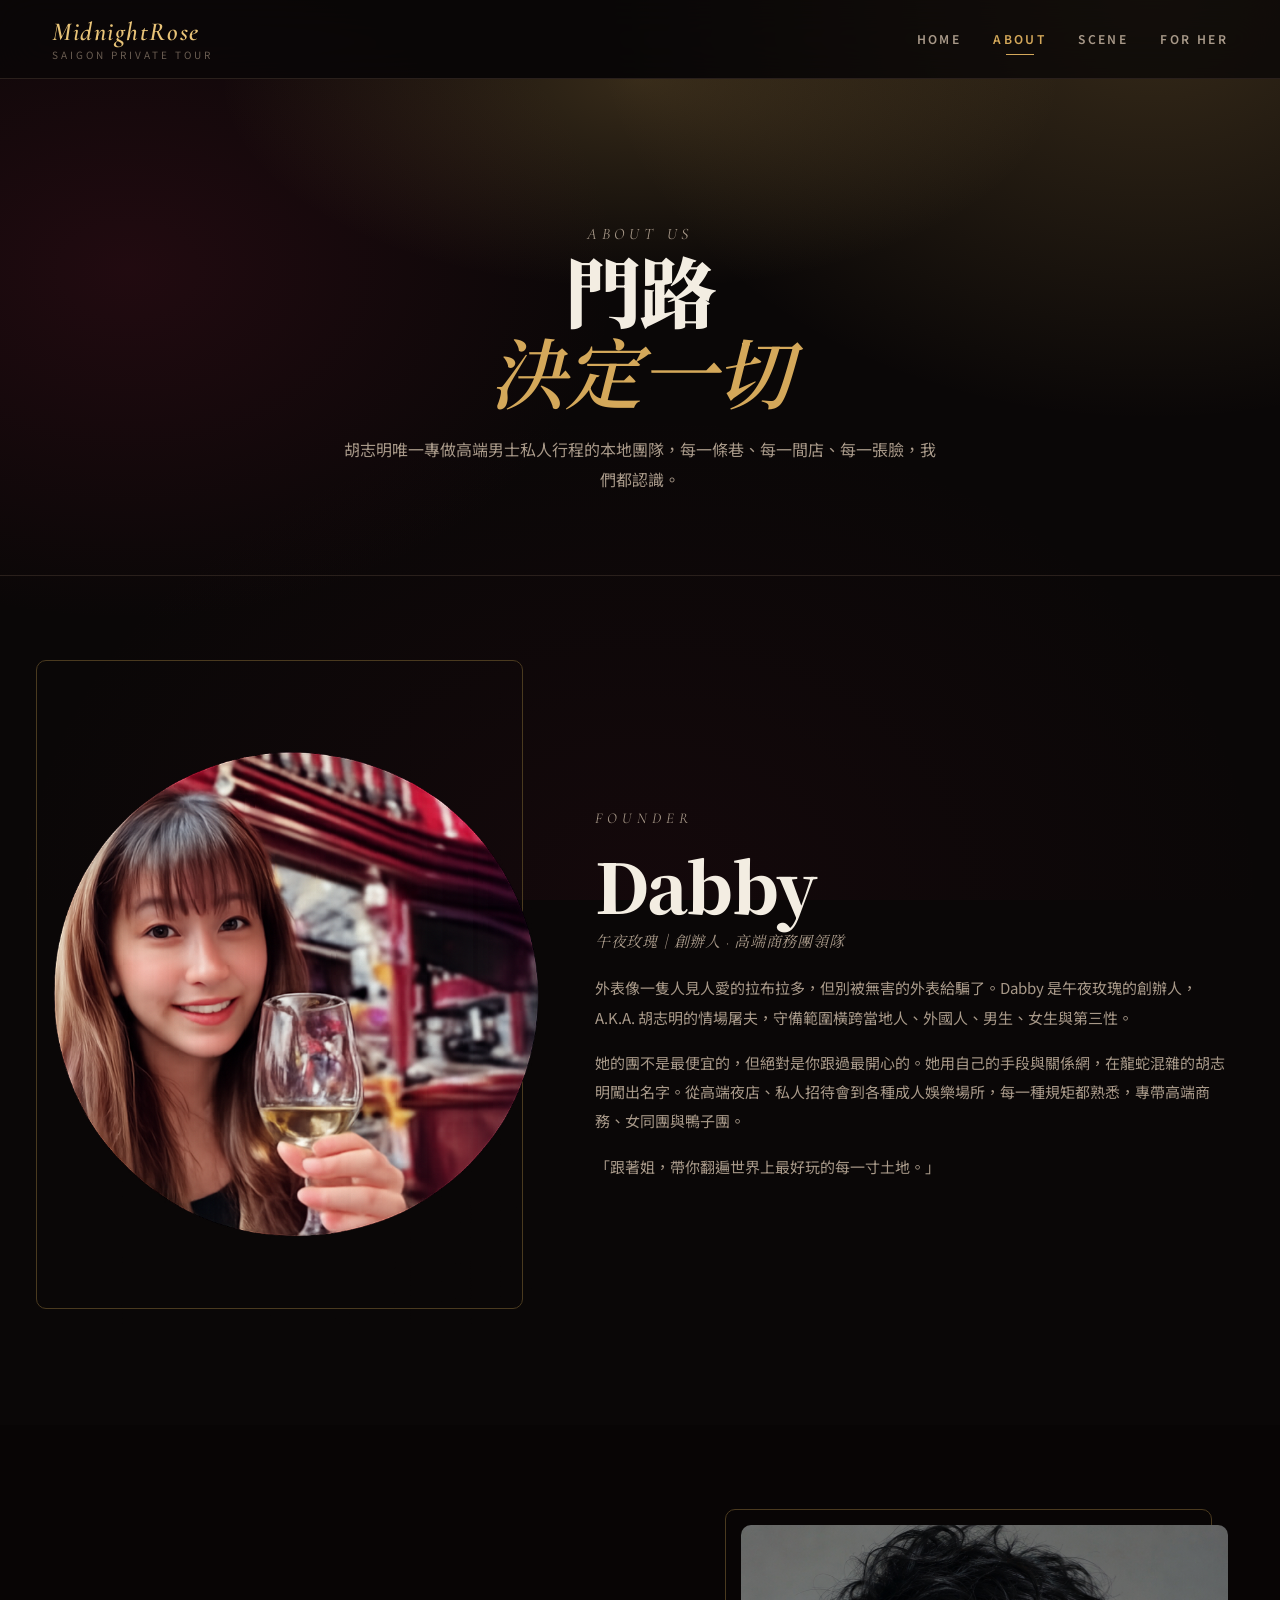
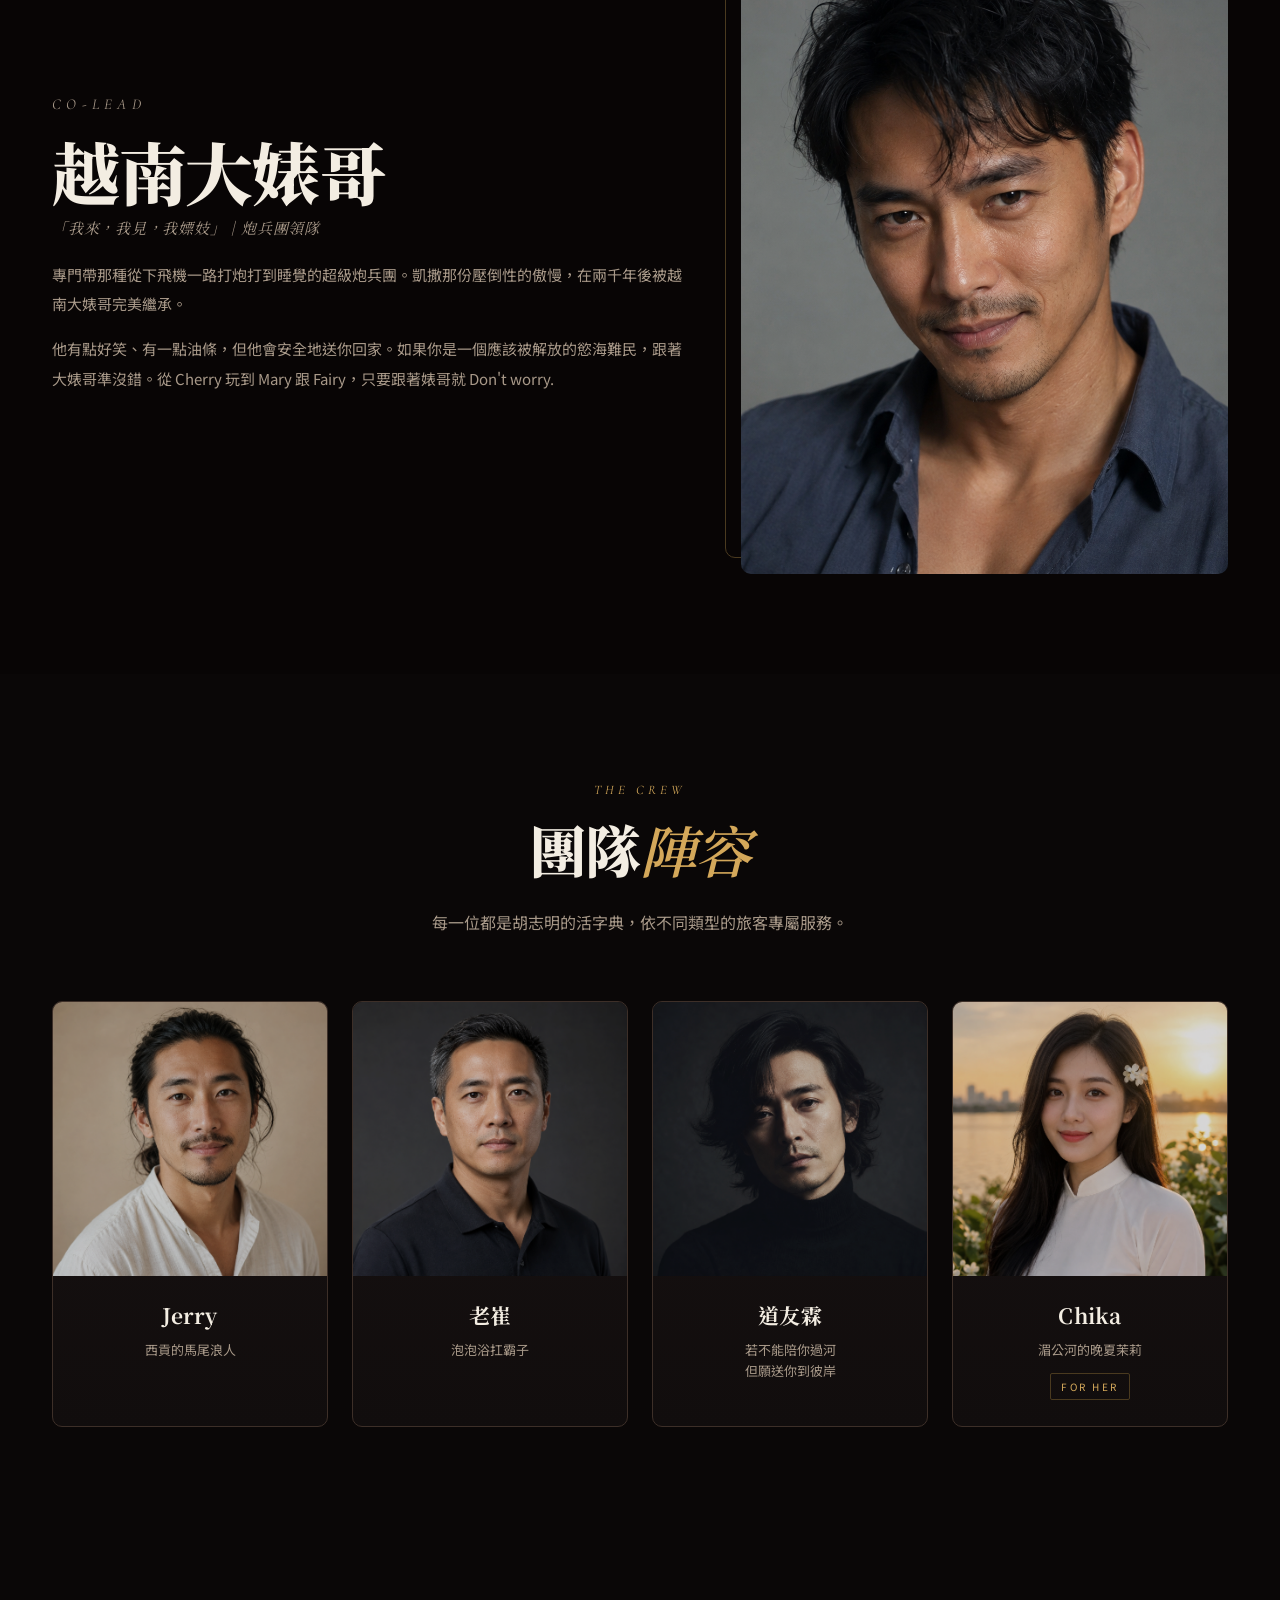
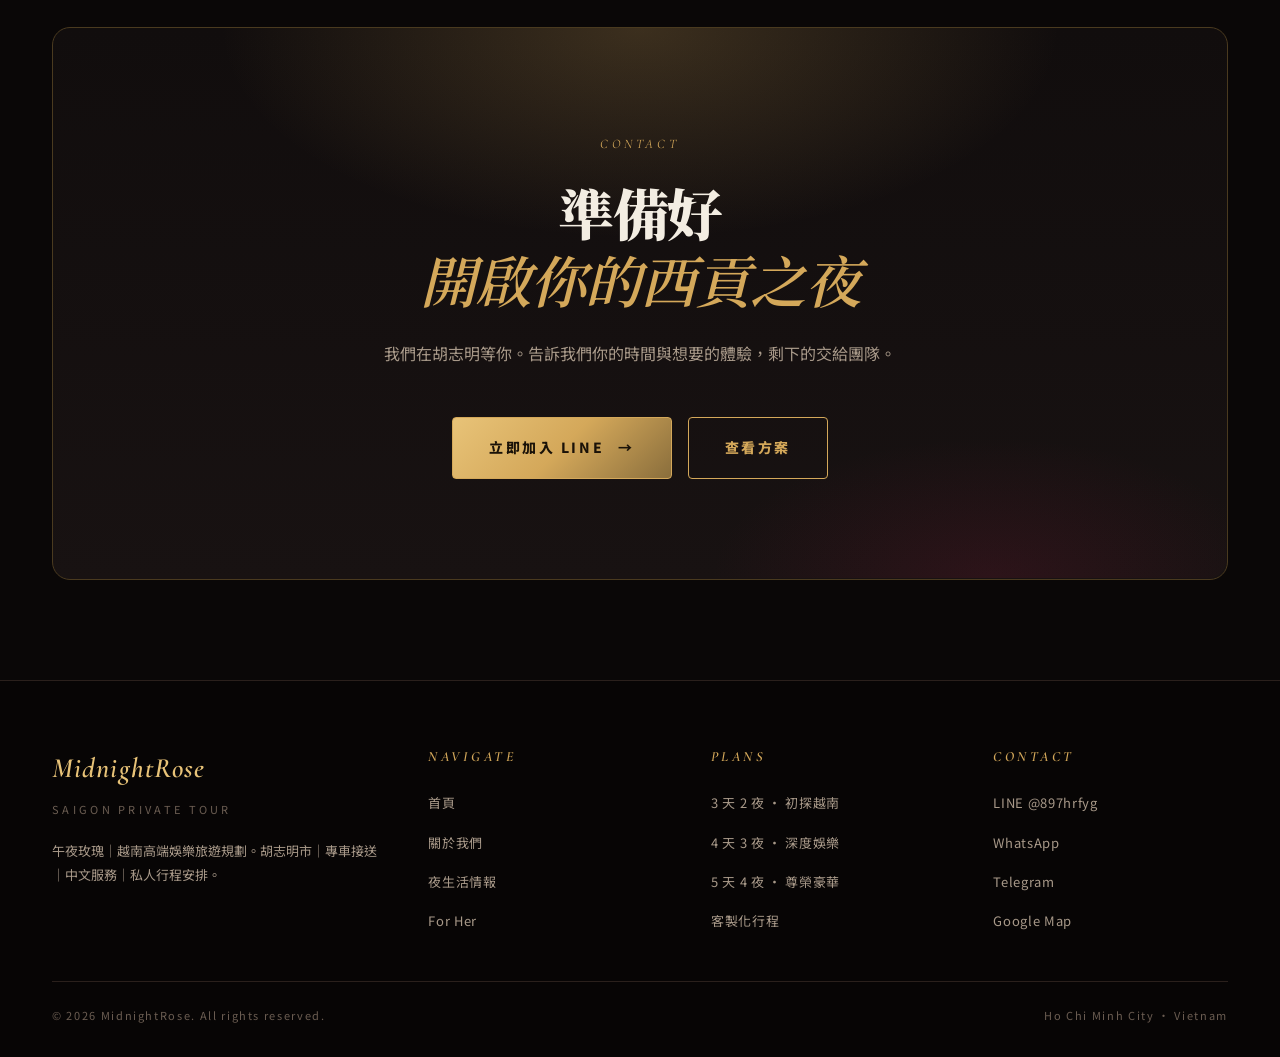
==== commit 936b314f: "feat: align about / girls / ducks pages with v2 premium look - about.html: Inner hero, founder featu" ====
--- a/about.html
+++ b/about.html
@@ -4,21 +4,24 @@
     <meta charset="UTF-8" />
     <meta name="viewport" content="width=device-width, initial-scale=1.0" />
     <meta http-equiv="Cache-Control" content="no-cache, must-revalidate" />
-    <title>ABOUT · MidnightRose</title>
-    <meta name="description" content="關於午夜玫瑰暗黑旅遊團 — 由 Dabby 領軍，胡志明地頭蛇陣容。" />
-    <link rel="stylesheet" href="./assets/css/style.css?v=3" />
+    <title>About｜MidnightRose 午夜玫瑰</title>
+    <meta name="description" content="關於午夜玫瑰 — 由 Dabby 領軍的胡志明本地團隊，懂男人需求的越南私人行程顧問。" />
+
+    <link rel="preconnect" href="https://fonts.googleapis.com" />
+    <link rel="preconnect" href="https://fonts.gstatic.com" crossorigin />
+    <link rel="stylesheet" href="./assets/css/style.css?v=4" />
   </head>
   <body class="page-about">
     <header class="topbar">
       <div class="topbar-inner">
         <a href="./index.html" class="brand">
           <span class="brand-name">MidnightRose</span>
-          <span class="brand-sub">SAIGON DARK TOUR</span>
+          <span class="brand-sub">SAIGON PRIVATE TOUR</span>
         </a>
         <nav class="nav">
           <a href="./index.html">HOME</a>
           <a class="active" href="./about.html">ABOUT</a>
-          <a href="./girls.html">STORES</a>
+          <a href="./girls.html">SCENE</a>
           <a href="./ducks.html">FOR HER</a>
         </nav>
       </div>
@@ -27,25 +30,25 @@
     <main>
       <section class="inner-hero">
         <div class="container">
-          <p class="eyebrow">ABOUT US</p>
-          <h1>門路<br />決定<em>天堂與陷阱</em></h1>
-          <p>胡志明唯一專做暗黑旅遊的本地團隊，每一條路、每一間店，我們都走過。</p>
+          <p class="eyebrow reveal">ABOUT US</p>
+          <h1 class="reveal reveal-delay-1">門路<br /><em>決定一切</em></h1>
+          <p class="reveal reveal-delay-2">胡志明唯一專做高端男士私人行程的本地團隊，每一條巷、每一間店、每一張臉，我們都認識。</p>
         </div>
       </section>
 
       <section class="section">
         <div class="container">
-          <div class="founder">
-            <div class="founder-photo">
+          <div class="founder-feature">
+            <div class="founder-photo-wrap reveal">
               <img src="./assets/images/figma/a140dc0ad4164c3a81050a14375c81e89e58de03.jpg" alt="Dabby" />
             </div>
-            <div class="founder-text">
-              <p class="founder-tag">FOUNDER</p>
+            <div class="founder-text reveal reveal-delay-1">
+              <p class="founder-eyebrow">FOUNDER</p>
               <h2>Dabby</h2>
-              <p class="founder-role">午夜玫瑰暗黑旅遊團 創辦人</p>
-              <p>她的外表就像是一隻人見人愛的拉布拉多，但不要被無害的外表給欺騙了。她是午夜玫瑰暗黑旅遊團創辦人，A.K.A. 胡志明的情場屠夫，守備範圍包含但不限於當地人、外國人、男生、女生、第三性。</p>
-              <p>她的團並不是最便宜的，但絕對是你跟過最開心的團。從高端夜店、私人招待會，到 KTV 與各種成人娛樂場所，她熟悉每一種規矩，專帶高端商務團、女同團與鴨子團。</p>
-              <p>跟著姐，帶你翻遍世界上最好玩的每一寸土地。</p>
+              <p class="founder-role">午夜玫瑰｜創辦人 · 高端商務團領隊</p>
+              <p>外表像一隻人見人愛的拉布拉多，但別被無害的外表給騙了。Dabby 是午夜玫瑰的創辦人，A.K.A. 胡志明的情場屠夫，守備範圍橫跨當地人、外國人、男生、女生與第三性。</p>
+              <p>她的團不是最便宜的，但絕對是你跟過最開心的。她用自己的手段與關係網，在龍蛇混雜的胡志明闖出名字。從高端夜店、私人招待會到各種成人娛樂場所，每一種規矩都熟悉，專帶高端商務、女同團與鴨子團。</p>
+              <p>「跟著姐，帶你翻遍世界上最好玩的每一寸土地。」</p>
             </div>
           </div>
         </div>
@@ -53,16 +56,16 @@
 
       <section class="section section-alt">
         <div class="container">
-          <div class="founder reverse">
-            <div class="founder-photo">
+          <div class="founder-feature reverse">
+            <div class="founder-photo-wrap reveal">
               <img src="./assets/images/people/vietnam-brother.png" alt="越南大婊哥" />
             </div>
-            <div class="founder-text">
-              <p class="founder-tag">CO-LEAD</p>
+            <div class="founder-text reveal reveal-delay-1">
+              <p class="founder-eyebrow">CO-LEAD</p>
               <h2>越南大婊哥</h2>
-              <p class="founder-role">「我來，我見，我嫖妓」</p>
+              <p class="founder-role">「我來，我見，我嫖妓」｜炮兵團領隊</p>
               <p>專門帶那種從下飛機一路打炮打到睡覺的超級炮兵團。凱撒那份壓倒性的傲慢，在兩千年後被越南大婊哥完美繼承。</p>
-              <p>他有點好笑、有一點油條，但他會安全的送你回家。如果你是一個應等著被解放的慾海難民，跟著大婊哥準沒錯。從 Cherry 玩到 Mary 跟 Fairy，只要跟著婊哥就 Don't worry.</p>
+              <p>他有點好笑、有一點油條，但他會安全地送你回家。如果你是一個應該被解放的慾海難民，跟著大婊哥準沒錯。從 Cherry 玩到 Mary 跟 Fairy，只要跟著婊哥就 Don't worry.</p>
             </div>
           </div>
         </div>
@@ -71,52 +74,58 @@
       <section class="section">
         <div class="container">
           <div class="section-head">
-            <p class="eyebrow">THE CREW</p>
-            <h2 class="section-title">團隊<em>陣容</em></h2>
-            <p class="section-lead">每一位都是胡志明的活字典，為不同類型的旅客專屬服務。</p>
+            <p class="eyebrow reveal">THE CREW</p>
+            <h2 class="section-title reveal">團隊<em>陣容</em></h2>
+            <p class="section-lead reveal reveal-delay-1">每一位都是胡志明的活字典，依不同類型的旅客專屬服務。</p>
           </div>
           <div class="team-grid">
-            <article class="team-card">
-              <div class="team-photo"><img src="./assets/images/people/jerry.png" alt="Jerry" /></div>
+            <article class="team-card reveal">
+              <div class="team-thumb"><img src="./assets/images/people/jerry.png" alt="Jerry" /></div>
               <div class="team-body">
-                <h3>Jerry</h3>
-                <p>西貢的馬尾浪人</p>
+                <p class="team-name">Jerry</p>
+                <p class="team-role">西貢的馬尾浪人</p>
               </div>
             </article>
-            <article class="team-card">
-              <div class="team-photo"><img src="./assets/images/people/oldtsui.png" alt="老崔" /></div>
+            <article class="team-card reveal reveal-delay-1">
+              <div class="team-thumb"><img src="./assets/images/people/oldtsui.png" alt="老崔" /></div>
               <div class="team-body">
-                <h3>老崔</h3>
-                <p>泡泡浴扛霸子</p>
+                <p class="team-name">老崔</p>
+                <p class="team-role">泡泡浴扛霸子</p>
               </div>
             </article>
-            <article class="team-card">
-              <div class="team-photo"><img src="./assets/images/people/daoyoulin.png" alt="道友霖" /></div>
+            <article class="team-card reveal reveal-delay-2">
+              <div class="team-thumb"><img src="./assets/images/people/daoyoulin.png" alt="道友霖" /></div>
               <div class="team-body">
-                <h3>道友霖</h3>
-                <p>若不能陪你過河<br />但願送你到彼岸</p>
+                <p class="team-name">道友霖</p>
+                <p class="team-role">若不能陪你過河<br />但願送你到彼岸</p>
               </div>
             </article>
-            <article class="team-card">
-              <div class="team-photo"><img src="./assets/images/people/chika.png" alt="Chika" /></div>
+            <article class="team-card reveal reveal-delay-3">
+              <div class="team-thumb"><img src="./assets/images/people/chika.png" alt="Chika" /></div>
               <div class="team-body">
-                <h3>Chika</h3>
-                <p>湄公河的晚夏茉莉</p>
-                <span class="team-tag">FOR HER</span>
+                <p class="team-name">Chika</p>
+                <p class="team-role">湄公河的晚夏茉莉</p>
+                <span class="team-tag">For Her</span>
               </div>
             </article>
           </div>
         </div>
       </section>
 
-      <section class="section section-alt">
+      <section class="section">
         <div class="container">
-          <div class="cta-block">
-            <p class="eyebrow">CONTACT</p>
-            <h3 class="cta-title">準備好<br />開啟你的西貢之夜</h3>
-            <a class="btn" href="https://line.me/R/ti/p/@897hrfyg" target="_blank" rel="noopener noreferrer">
-              加入 LINE 諮詢 <span>→</span>
-            </a>
+          <div class="final-cta reveal">
+            <div class="final-cta-inner">
+              <p class="eyebrow">CONTACT</p>
+              <h2>準備好<br /><em>開啟你的西貢之夜</em></h2>
+              <p class="final-cta-lead">我們在胡志明等你。告訴我們你的時間與想要的體驗，剩下的交給團隊。</p>
+              <div class="final-cta-buttons">
+                <a class="btn" href="https://line.me/R/ti/p/@897hrfyg" target="_blank" rel="noopener noreferrer">
+                  立即加入 LINE <span>→</span>
+                </a>
+                <a class="btn btn-outline" href="./index.html">查看方案</a>
+              </div>
+            </div>
           </div>
         </div>
       </section>
@@ -127,40 +136,40 @@
         <div class="footer-cols">
           <div class="footer-brand-block">
             <p class="footer-brand">MidnightRose</p>
-            <p class="footer-tag">SAIGON DARK TOUR</p>
-            <p>胡志明第一品牌暗黑旅遊團。從接送、簽證、訂房到娛樂全套服務，地頭蛇陣容為你量身打造每一個夜晚。</p>
+            <p class="footer-tag">SAIGON PRIVATE TOUR</p>
+            <p>午夜玫瑰｜越南高端娛樂旅遊規劃。胡志明市｜專車接送｜中文服務｜私人行程安排。</p>
           </div>
           <div class="footer-col">
-            <h5>NAVIGATE</h5>
+            <h5>Navigate</h5>
             <ul>
-              <li><a href="./index.html">HOME</a></li>
-              <li><a href="./about.html">ABOUT</a></li>
-              <li><a href="./girls.html">STORES</a></li>
-              <li><a href="./ducks.html">FOR HER</a></li>
+              <li><a href="./index.html">首頁</a></li>
+              <li><a href="./about.html">關於我們</a></li>
+              <li><a href="./girls.html">夜生活情報</a></li>
+              <li><a href="./ducks.html">For Her</a></li>
             </ul>
           </div>
           <div class="footer-col">
-            <h5>SERVICES</h5>
+            <h5>Plans</h5>
             <ul>
-              <li><a href="./index.html">接送與包車</a></li>
-              <li><a href="./index.html">代辦簽證</a></li>
-              <li><a href="./index.html">訂房服務</a></li>
-              <li><a href="./index.html">娛樂服務</a></li>
+              <li><a href="./index.html#plans">3 天 2 夜 · 初探越南</a></li>
+              <li><a href="./index.html#plans">4 天 3 夜 · 深度娛樂</a></li>
+              <li><a href="./index.html#plans">5 天 4 夜 · 尊榮豪華</a></li>
+              <li><a href="./index.html#plans">客製化行程</a></li>
             </ul>
           </div>
           <div class="footer-col">
-            <h5>CONTACT</h5>
+            <h5>Contact</h5>
             <ul>
               <li><a href="https://line.me/R/ti/p/@897hrfyg" target="_blank" rel="noopener noreferrer">LINE @897hrfyg</a></li>
-              <li><a href="mailto:hi@midnightrose.tw">EMAIL</a></li>
-              <li><a href="#">INSTAGRAM</a></li>
-              <li><a href="#">TELEGRAM</a></li>
+              <li><a href="#" target="_blank" rel="noopener noreferrer">WhatsApp</a></li>
+              <li><a href="#" target="_blank" rel="noopener noreferrer">Telegram</a></li>
+              <li><a href="https://maps.google.com" target="_blank" rel="noopener noreferrer">Google Map</a></li>
             </ul>
           </div>
         </div>
         <div class="footer-bottom">
           <span>© 2026 MidnightRose. All rights reserved.</span>
-          <span>SAIGON · VIETNAM</span>
+          <span>Ho Chi Minh City · Vietnam</span>
         </div>
       </div>
     </footer>
--- a/assets/css/style.css
+++ b/assets/css/style.css
@@ -1141,6 +1141,436 @@
   .inner-hero { padding: 80px 0 56px; }
 }
 
+/* ===== Founder feature (about page) ===== */
+.founder-feature {
+  display: grid;
+  grid-template-columns: 1fr 1.3fr;
+  gap: 56px;
+  align-items: center;
+  position: relative;
+}
+
+.founder-feature.reverse {
+  grid-template-columns: 1.3fr 1fr;
+}
+
+.founder-feature.reverse .founder-photo-wrap {
+  order: 2;
+}
+
+.founder-photo-wrap {
+  position: relative;
+}
+
+.founder-photo-wrap::before {
+  content: "";
+  position: absolute;
+  top: -16px;
+  left: -16px;
+  right: 16px;
+  bottom: 16px;
+  border: 1px solid var(--border-gold);
+  border-radius: var(--r-md);
+  pointer-events: none;
+  z-index: 0;
+}
+
+.founder-photo-wrap img {
+  position: relative;
+  z-index: 1;
+  width: 100%;
+  aspect-ratio: 3 / 4;
+  object-fit: cover;
+  border-radius: var(--r-md);
+}
+
+.founder-eyebrow {
+  font-family: var(--font-display);
+  font-style: italic;
+  font-size: 13px;
+  color: var(--gold);
+  letter-spacing: 0.35em;
+  text-transform: uppercase;
+  margin-bottom: 16px;
+}
+
+.founder-feature h2 {
+  font-family: var(--font-serif);
+  font-size: clamp(40px, 5.5vw, 68px);
+  font-weight: 900;
+  line-height: 1.05;
+  letter-spacing: -0.02em;
+  margin-bottom: 8px;
+}
+
+.founder-role {
+  font-family: var(--font-display);
+  font-style: italic;
+  font-size: 17px;
+  color: var(--gold);
+  margin-bottom: 28px;
+  letter-spacing: 0.05em;
+}
+
+.founder-feature p {
+  font-size: 15px;
+  color: var(--text-dim);
+  line-height: 1.95;
+  margin-bottom: 16px;
+}
+
+@media (max-width: 900px) {
+  .founder-feature,
+  .founder-feature.reverse {
+    grid-template-columns: 1fr;
+    gap: 32px;
+  }
+  .founder-feature.reverse .founder-photo-wrap { order: 0; }
+  .founder-photo-wrap { max-width: 360px; margin: 0 auto; }
+}
+
+/* ===== Team grid (about page) ===== */
+.team-grid {
+  display: grid;
+  grid-template-columns: repeat(4, 1fr);
+  gap: 24px;
+}
+
+.team-card {
+  position: relative;
+  background: linear-gradient(180deg, var(--bg-card), var(--bg-elev));
+  border: 1px solid var(--border-strong);
+  border-radius: var(--r-md);
+  overflow: hidden;
+  transition: all 0.35s;
+}
+
+.team-card:hover {
+  border-color: var(--gold-deep);
+  transform: translateY(-6px);
+  box-shadow: 0 16px 32px rgba(0, 0, 0, 0.5), 0 0 24px var(--gold-glow);
+}
+
+.team-thumb {
+  aspect-ratio: 1;
+  overflow: hidden;
+}
+
+.team-thumb img {
+  width: 100%;
+  height: 100%;
+  object-fit: cover;
+  transition: transform 0.6s, filter 0.4s;
+  filter: brightness(0.85) saturate(0.9);
+}
+
+.team-card:hover .team-thumb img {
+  transform: scale(1.05);
+  filter: brightness(0.95) saturate(1);
+}
+
+.team-body {
+  padding: 22px 18px 26px;
+  text-align: center;
+}
+
+.team-name {
+  font-family: var(--font-serif);
+  font-size: 21px;
+  font-weight: 700;
+  margin-bottom: 6px;
+  letter-spacing: 0.01em;
+}
+
+.team-role {
+  font-size: 13px;
+  color: var(--text-dim);
+  line-height: 1.6;
+}
+
+.team-tag {
+  display: inline-block;
+  margin-top: 12px;
+  font-size: 10px;
+  color: var(--gold);
+  letter-spacing: 0.25em;
+  padding: 4px 10px;
+  border: 1px solid var(--border-gold);
+  border-radius: 2px;
+  text-transform: uppercase;
+}
+
+@media (max-width: 900px) {
+  .team-grid { grid-template-columns: repeat(2, 1fr); gap: 16px; }
+}
+
+@media (max-width: 480px) {
+  .team-grid { grid-template-columns: 1fr; max-width: 320px; margin: 0 auto; }
+}
+
+/* ===== Directory list (girls page) ===== */
+.directory-list {
+  display: flex;
+  flex-direction: column;
+  gap: 36px;
+}
+
+.directory-item {
+  display: grid;
+  grid-template-columns: 420px 1fr;
+  gap: 56px;
+  align-items: center;
+  background: linear-gradient(180deg, var(--bg-card), var(--bg-elev));
+  border: 1px solid var(--border-strong);
+  border-radius: var(--r-md);
+  overflow: hidden;
+  padding: 36px;
+  transition: all 0.35s;
+}
+
+.directory-item.reverse {
+  grid-template-columns: 1fr 420px;
+}
+
+.directory-item.reverse .directory-photo {
+  order: 2;
+}
+
+.directory-item.text-only {
+  grid-template-columns: 1fr;
+  padding: 48px 56px;
+  max-width: 920px;
+  margin: 0 auto;
+}
+
+.directory-item:hover {
+  border-color: var(--gold-deep);
+  box-shadow: 0 18px 36px rgba(0, 0, 0, 0.5), 0 0 28px var(--gold-glow);
+}
+
+.directory-photo {
+  border-radius: var(--r-sm);
+  overflow: hidden;
+  background: var(--bg-deep);
+}
+
+.directory-photo img {
+  width: 100%;
+  aspect-ratio: 4 / 5;
+  object-fit: cover;
+  transition: transform 0.6s, filter 0.4s;
+  filter: brightness(0.9);
+}
+
+.directory-item:hover .directory-photo img {
+  transform: scale(1.04);
+  filter: brightness(1);
+}
+
+.directory-content .directory-no {
+  font-family: var(--font-display);
+  font-style: italic;
+  font-size: 13px;
+  color: var(--gold);
+  letter-spacing: 0.3em;
+  text-transform: uppercase;
+  margin-bottom: 12px;
+}
+
+.directory-content h3 {
+  font-family: var(--font-serif);
+  font-size: clamp(28px, 3.2vw, 40px);
+  font-weight: 900;
+  margin-bottom: 18px;
+  letter-spacing: -0.01em;
+  line-height: 1.15;
+}
+
+.directory-content p {
+  font-size: 15px;
+  color: var(--text-dim);
+  line-height: 1.9;
+  margin-bottom: 14px;
+}
+
+.directory-content p:last-child { margin-bottom: 0; }
+
+.directory-item.text-only .directory-content {
+  text-align: center;
+}
+
+@media (max-width: 900px) {
+  .directory-item,
+  .directory-item.reverse {
+    grid-template-columns: 1fr;
+    gap: 24px;
+    padding: 24px;
+  }
+  .directory-item.reverse .directory-photo { order: 0; }
+  .directory-item.text-only { padding: 32px 24px; }
+}
+
+/* ===== Cast roster (ducks page) ===== */
+.cast-roster {
+  display: grid;
+  grid-template-columns: repeat(4, 1fr);
+  gap: 16px;
+}
+
+.cast-card {
+  position: relative;
+  aspect-ratio: 3 / 4;
+  border-radius: var(--r-md);
+  overflow: hidden;
+  background: var(--bg-deep);
+}
+
+.cast-card img {
+  width: 100%;
+  height: 100%;
+  object-fit: cover;
+  transition: transform 0.6s, filter 0.4s;
+  filter: brightness(0.85);
+}
+
+.cast-card:hover img {
+  transform: scale(1.05);
+  filter: brightness(1);
+}
+
+.cast-card::after {
+  content: "";
+  position: absolute;
+  inset: 0;
+  background: linear-gradient(180deg, transparent 50%, rgba(10, 7, 7, 0.95));
+  pointer-events: none;
+}
+
+.cast-rank {
+  position: absolute;
+  top: 14px;
+  left: 14px;
+  z-index: 2;
+  font-family: var(--font-display);
+  font-style: italic;
+  font-size: 13px;
+  color: var(--gold);
+  letter-spacing: 0.2em;
+  background: rgba(0, 0, 0, 0.7);
+  padding: 4px 10px;
+  border: 1px solid var(--border-gold);
+}
+
+@media (max-width: 768px) {
+  .cast-roster { grid-template-columns: repeat(2, 1fr); }
+}
+
+/* ===== Split layout (ducks treat) ===== */
+.split-block {
+  display: grid;
+  grid-template-columns: 1.2fr 1fr;
+  gap: 56px;
+  align-items: center;
+}
+
+.split-left h2 {
+  font-family: var(--font-serif);
+  font-size: clamp(36px, 5vw, 60px);
+  font-weight: 900;
+  line-height: 1.1;
+  margin-bottom: 24px;
+  letter-spacing: -0.02em;
+}
+
+.split-left h2 em {
+  font-family: var(--font-display);
+  font-style: italic;
+  color: var(--gold);
+  font-weight: 600;
+}
+
+.split-left .split-eyebrow {
+  font-family: var(--font-display);
+  font-style: italic;
+  font-size: 14px;
+  color: var(--gold);
+  letter-spacing: 0.3em;
+  margin-bottom: 16px;
+  text-transform: uppercase;
+}
+
+.split-left .split-tag {
+  font-size: 14px;
+  color: var(--text-dim);
+  margin-bottom: 32px;
+  line-height: 1.85;
+}
+
+.split-right {
+  background: linear-gradient(180deg, var(--bg-card), var(--bg-elev));
+  border: 1px solid var(--border-strong);
+  border-radius: var(--r-md);
+  padding: 44px 40px;
+  position: relative;
+}
+
+.split-right::before {
+  content: "";
+  position: absolute;
+  top: -1px;
+  left: 24px;
+  right: 24px;
+  height: 1px;
+  background: linear-gradient(90deg, transparent, var(--gold), transparent);
+}
+
+.split-right p {
+  font-size: 15px;
+  line-height: 1.95;
+  color: var(--text-dim);
+  margin-bottom: 18px;
+}
+
+.split-right p:last-child { margin-bottom: 0; }
+
+@media (max-width: 900px) {
+  .split-block { grid-template-columns: 1fr; gap: 32px; }
+}
+
+/* ===== Stats grid (final-cta inside) ===== */
+.stats-grid {
+  display: grid;
+  grid-template-columns: repeat(3, 1fr);
+  gap: 24px;
+  margin: 0 0 40px;
+  padding: 32px 0;
+  border-top: 1px solid var(--border);
+  border-bottom: 1px solid var(--border);
+}
+
+.stat {
+  display: flex;
+  flex-direction: column;
+  align-items: center;
+  gap: 10px;
+}
+
+.stat-num {
+  font-family: var(--font-display);
+  font-style: italic;
+  font-size: clamp(36px, 4.5vw, 56px);
+  font-weight: 700;
+  color: var(--gold);
+  line-height: 1;
+}
+
+.stat-label {
+  font-size: 11px;
+  color: var(--text-mute);
+  letter-spacing: 0.25em;
+  text-transform: uppercase;
+}
+
 /* ===== Scroll reveal ===== */
 .reveal {
   opacity: 0;
